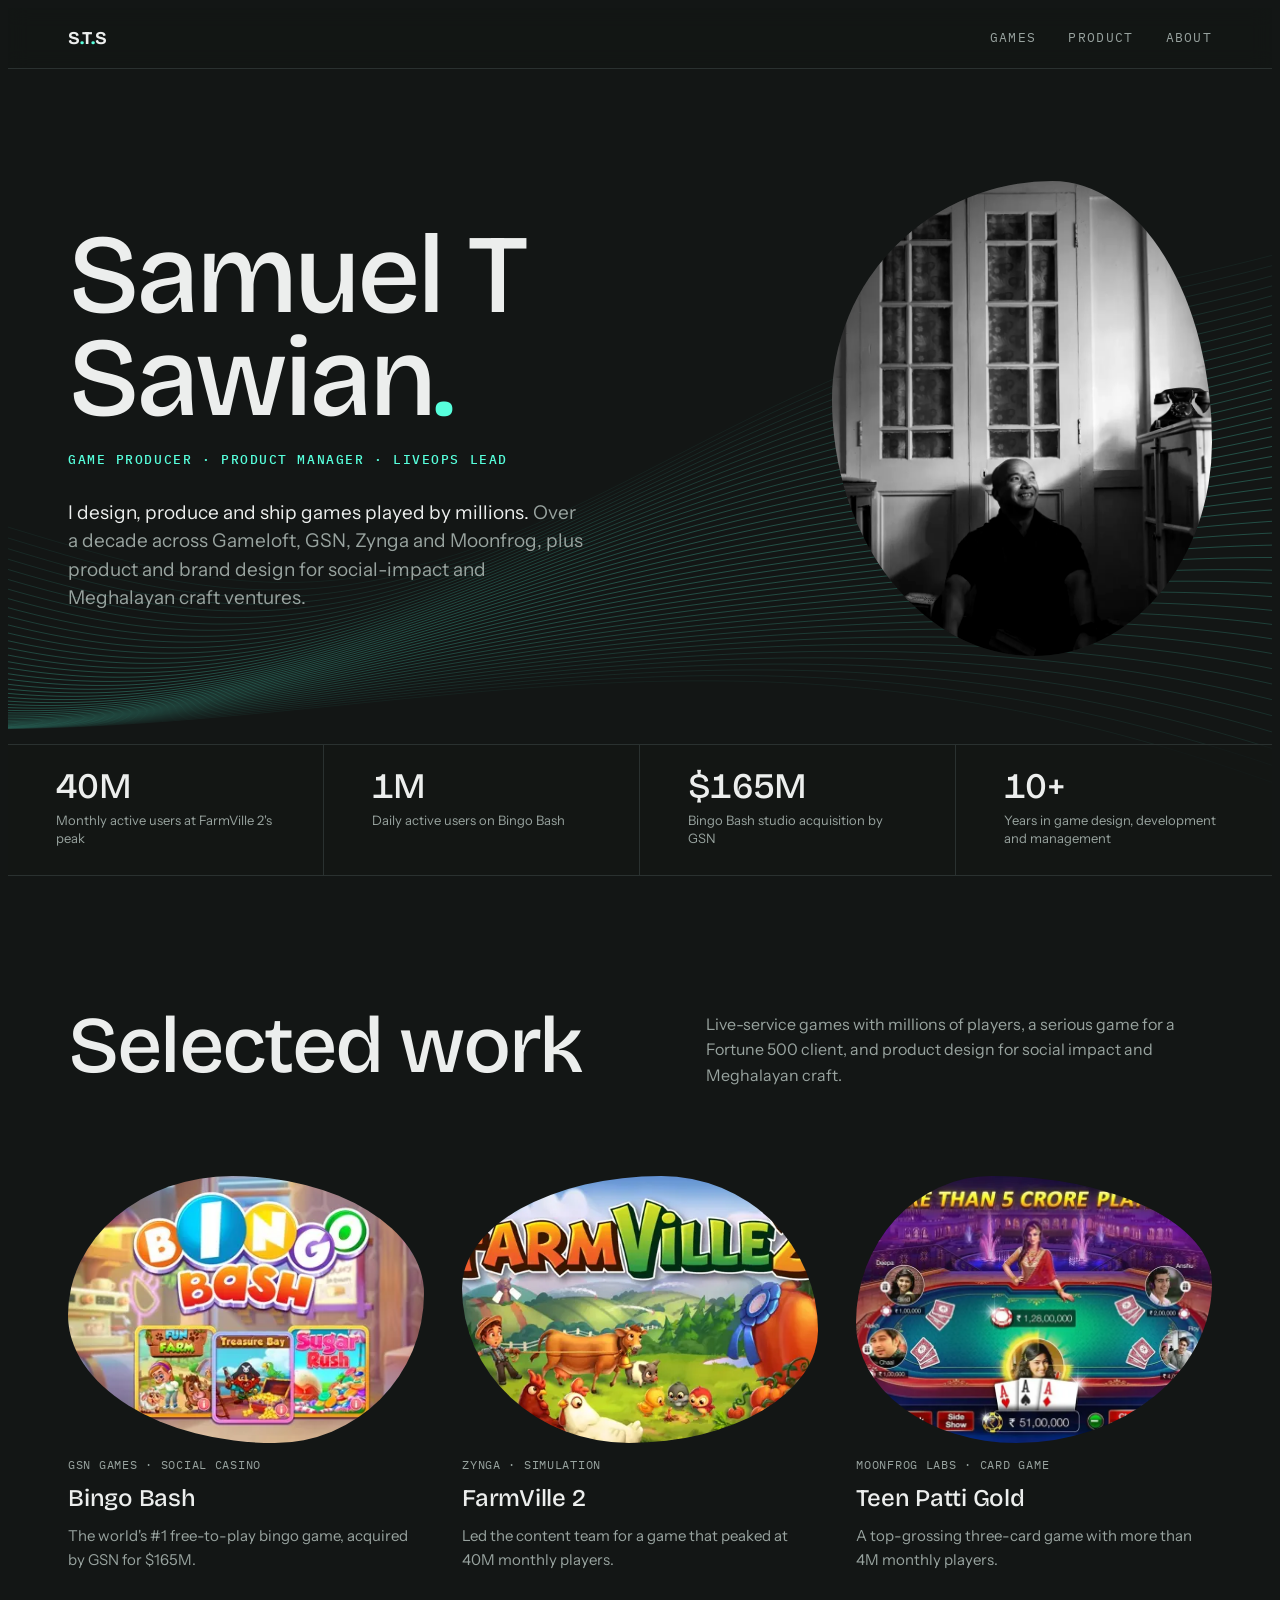
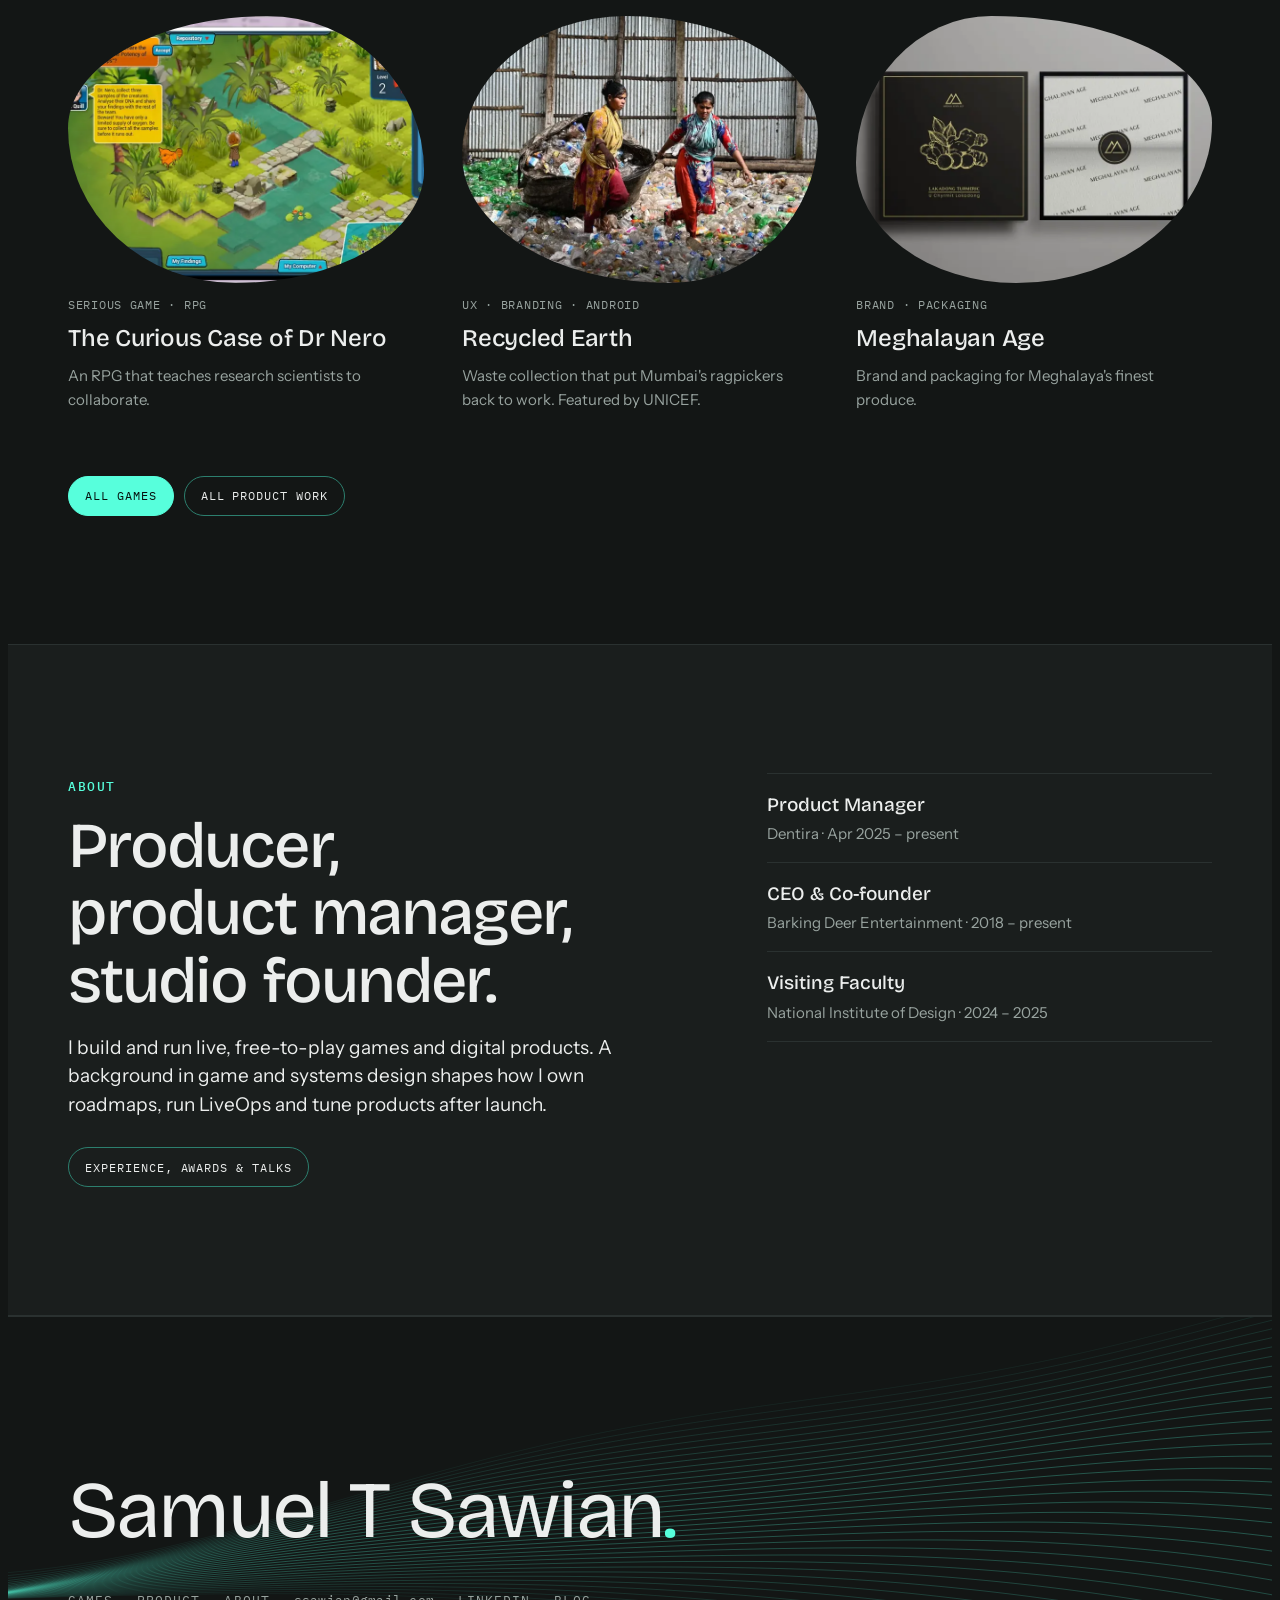
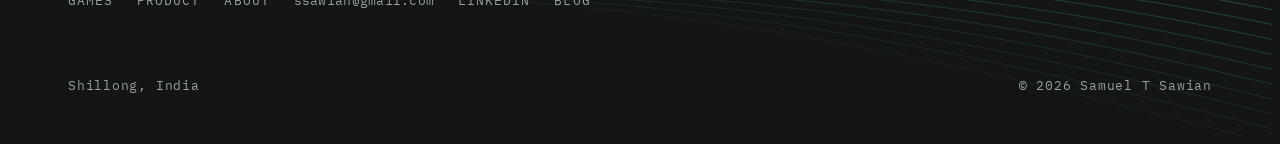
==== index.html @ d798df42 "Remove Jungle Nama mention from home page Co-Authored-By: Claude Opus 5.5 <noreply@anthropic.com> Cl" ====
<!doctype html>
<html lang="en-IN">
<head>
<meta charset="utf-8">
<meta name="viewport" content="width=device-width, initial-scale=1, viewport-fit=cover">
<title>Samuel T Sawian | Game Producer &amp; Product Manager</title>
<meta name="description" content="Portfolio of Samuel T Sawian, a game producer and product manager from Shillong. Bingo Bash, FarmVille 2, Teen Patti Gold, and product design for social impact.">
<meta name="author" content="Samuel T Sawian">
<meta name="robots" content="index, follow, max-image-preview:large">
<link rel="canonical" href="https://degrimboy.github.io/portfolio/">
<meta name="theme-color" content="#131615">
<meta name="color-scheme" content="dark">
<link rel="icon" href="favicon.ico" sizes="32x32">
<link rel="icon" href="assets/favicon.svg" type="image/svg+xml">
<link rel="apple-touch-icon" href="assets/apple-touch-icon.png">
<link rel="manifest" href="site.webmanifest">
<link rel="preload" href="assets/fonts/bricolage-grotesque-latin-wght-normal.woff2" as="font" type="font/woff2" crossorigin>
<link rel="preload" href="assets/fonts/instrument-sans-latin-400-normal.woff2" as="font" type="font/woff2" crossorigin>
<link rel="stylesheet" href="assets/site.css">
<meta property="og:site_name" content="Samuel T Sawian">
<meta property="og:type" content="profile">
<meta property="og:title" content="Samuel T Sawian | Game Producer &amp; Product Manager">
<meta property="og:description" content="Portfolio of Samuel T Sawian, a game producer and product manager from Shillong. Bingo Bash, FarmVille 2, Teen Patti Gold, and product design for social impact.">
<meta property="og:url" content="https://degrimboy.github.io/portfolio/">
<meta property="og:image" content="https://degrimboy.github.io/portfolio/assets/og/home.jpg">
<meta property="og:image:width" content="1200">
<meta property="og:image:height" content="630">
<meta property="og:image:alt" content="Samuel T Sawian | Game Producer &amp; Product Manager">
<meta property="og:locale" content="en_IN">
<meta name="twitter:card" content="summary_large_image">
<meta name="twitter:title" content="Samuel T Sawian | Game Producer &amp; Product Manager">
<meta name="twitter:description" content="Portfolio of Samuel T Sawian, a game producer and product manager from Shillong. Bingo Bash, FarmVille 2, Teen Patti Gold, and product design for social impact.">
<meta name="twitter:image" content="https://degrimboy.github.io/portfolio/assets/og/home.jpg">
<script type="application/ld+json">{"@context": "https://schema.org", "@graph": [{"@type": "WebSite", "@id": "https://degrimboy.github.io/portfolio/#website", "url": "https://degrimboy.github.io/portfolio/", "name": "Samuel T Sawian", "inLanguage": "en-IN", "publisher": {"@id": "https://degrimboy.github.io/portfolio/#person"}}, {"@type": "Person", "name": "Samuel T Sawian", "alternateName": "Samuel Sawian", "jobTitle": "Game Producer and Product Manager", "description": "Game producer, product manager and LiveOps lead with over a decade building live, free-to-play games and digital products.", "email": "mailto:ssawian@gmail.com", "sameAs": ["https://www.linkedin.com/in/samuelsawian", "https://mrbiped.com/"], "address": {"@type": "PostalAddress", "addressLocality": "Shillong", "addressRegion": "Meghalaya", "addressCountry": "IN"}, "worksFor": [{"@type": "Organization", "name": "Barking Deer Entertainment"}, {"@type": "Organization", "name": "Dentira"}], "alumniOf": [{"@type": "CollegeOrUniversity", "name": "Vancouver Film School"}, {"@type": "CollegeOrUniversity", "name": "National Institute of Design"}, {"@type": "CollegeOrUniversity", "name": "Bangalore University"}], "knowsLanguage": ["kha", "en", "hi"], "knowsAbout": ["Game design", "Game production", "LiveOps", "Product management", "Free-to-play games", "UX design", "Brand identity"], "@id": "https://degrimboy.github.io/portfolio/#person", "url": "https://degrimboy.github.io/portfolio/", "image": "https://degrimboy.github.io/portfolio/assets/img/portrait.webp"}, {"@type": "WebPage", "name": "Samuel T Sawian | Game Producer & Product Manager", "description": "Portfolio of Samuel T Sawian, a game producer and product manager from Shillong. Bingo Bash, FarmVille 2, Teen Patti Gold, and product design for social impact.", "inLanguage": "en-IN", "url": "https://degrimboy.github.io/portfolio/", "isPartOf": {"@id": "https://degrimboy.github.io/portfolio/#website"}, "primaryImageOfPage": "https://degrimboy.github.io/portfolio/assets/og/home.jpg", "about": {"@type": "Person", "name": "Samuel T Sawian"}}]}</script>
<script src="assets/site.js" defer></script>
</head>
<body>
<a class="skip" href="#main">Skip to content</a>
<header class="top">
  <div class="wrap">
    <a class="mark" href="./" aria-label="Samuel T Sawian, home">S<span>.</span>T<span>.</span>S</a>
    <nav class="nav" aria-label="Main"><a href="games/">Games</a><a href="product/">Product</a><a href="about/">About</a></nav>
  </div>
</header>
<main id="main">

<section class="hero" aria-labelledby="intro-title">
    <canvas id="waves" aria-hidden="true"></canvas>
    <div class="wrap">
      <div>
        <h1 id="intro-title">Samuel T<br>Sawian<em>.</em></h1>
        <p class="label tagline">Game producer · Product manager · LiveOps lead</p>
        <p class="lede">I design, produce and ship games played by millions. <span>Over a decade across Gameloft, GSN, Zynga and Moonfrog, plus product and brand design for social-impact and Meghalayan craft ventures.</span></p>
      </div>
      <div class="portrait"><img src="assets/img/portrait.webp" srcset="assets/img/portrait-800.webp 800w, assets/img/portrait.webp 1208w" sizes="(max-width: 900px) 300px, 380px" alt="Black and white portrait of Samuel T Sawian seated by a window" width="1208" height="1815" fetchpriority="high"></div>
    </div>
    <div class="stats">
      <div class="stat"><b>40M</b><span>Monthly active users at FarmVille 2's peak</span></div>
      <div class="stat"><b>1M</b><span>Daily active users on Bingo Bash</span></div>
      <div class="stat"><b>$165M</b><span>Bingo Bash studio acquisition by GSN</span></div>
      <div class="stat"><b>10+</b><span>Years in game design, development and management</span></div>
    </div>
  </section>

  <section class="section" aria-labelledby="work-title">
    <div class="wrap">
      <div class="section-head">
        <h2 id="work-title">Selected work</h2>
        <p>Live-service games with millions of players, a serious game for a Fortune 500 client, and product design for social impact and Meghalayan craft.</p>
      </div>
      <div class="work-grid"><a class="work-card" href="games/bingo-bash/">
        <div class="blob "><img src="assets/img/bingo.webp" alt="Bingo Bash key art" width="643" height="297" loading="lazy" decoding="async"></div>
        <span class="meta">GSN Games · Social casino</span><h3>Bingo Bash</h3><p>The world's #1 free-to-play bingo game, acquired by GSN for $165M.</p></a><a class="work-card" href="games/farmville-2/">
        <div class="blob b2"><img src="assets/img/farmville.webp" srcset="assets/img/farmville-800.webp 800w, assets/img/farmville.webp 1440w" sizes="(max-width: 560px) 100vw, (max-width: 900px) 50vw, 33vw" alt="FarmVille 2 farm scene" width="1440" height="652" loading="lazy" decoding="async"></div>
        <span class="meta">Zynga · Simulation</span><h3>FarmVille 2</h3><p>Led the content team for a game that peaked at 40M monthly players.</p></a><a class="work-card" href="games/teen-patti-gold/">
        <div class="blob b3"><img src="assets/img/teenpatti.webp" srcset="assets/img/teenpatti-800.webp 800w, assets/img/teenpatti.webp 916w" sizes="(max-width: 560px) 100vw, (max-width: 900px) 50vw, 33vw" alt="Teen Patti Gold card table" width="916" height="618" loading="lazy" decoding="async"></div>
        <span class="meta">Moonfrog Labs · Card game</span><h3>Teen Patti Gold</h3><p>A top-grossing three-card game with more than 4M monthly players.</p></a><a class="work-card" href="games/dr-nero/">
        <div class="blob b2"><img src="assets/img/nero-1.webp" srcset="assets/img/nero-1-800.webp 800w, assets/img/nero-1.webp 1000w" sizes="(max-width: 560px) 100vw, (max-width: 900px) 50vw, 33vw" alt="Dr Nero isometric jungle" width="1000" height="697" loading="lazy" decoding="async"></div>
        <span class="meta">Serious game · RPG</span><h3>The Curious Case of Dr Nero</h3><p>An RPG that teaches research scientists to collaborate.</p></a><a class="work-card" href="product/recycled-earth/">
        <div class="blob "><img src="assets/img/re-challenge.webp" srcset="assets/img/re-challenge-800.webp 800w, assets/img/re-challenge.webp 1260w" sizes="(max-width: 560px) 100vw, (max-width: 900px) 50vw, 33vw" alt="Women sorting plastic waste" width="1260" height="951" loading="lazy" decoding="async"></div>
        <span class="meta">UX · Branding · Android</span><h3>Recycled Earth</h3><p>Waste collection that put Mumbai's ragpickers back to work. Featured by UNICEF.</p></a><a class="work-card" href="product/meghalayan-age/">
        <div class="blob b3"><img src="assets/img/ma-box.webp" srcset="assets/img/ma-box-800.webp 800w, assets/img/ma-box.webp 1280w" sizes="(max-width: 560px) 100vw, (max-width: 900px) 50vw, 33vw" alt="Lakadong turmeric premium packaging" width="1280" height="896" loading="lazy" decoding="async"></div>
        <span class="meta">Brand · Packaging</span><h3>Meghalayan Age</h3><p>Brand and packaging for Meghalaya's finest produce.</p></a></div>
      <div class="actions" style="margin-top:clamp(40px,6vw,64px)">
        <a class="btn solid" href="games/">All games</a>
        <a class="btn" href="product/">All product work</a>
      </div>
    </div>
  </section>

  <section class="section product-zone" aria-labelledby="about-title">
    <div class="wrap teaser">
      <div>
        <span class="label">About</span>
        <h2 id="about-title" style="margin-top:14px">Producer, product manager, studio founder.</h2>
        <p class="lead">I build and run live, free-to-play games and digital products. A background in game and systems design shapes how I own roadmaps, run LiveOps and tune products after launch.</p>
        <div class="actions" style="margin-top:28px"><a class="btn" href="about/">Experience, awards &amp; talks</a></div>
      </div>
      <ul class="roles" aria-label="Current roles">
        <li><b>Product Manager</b><span>Dentira · Apr 2025 – present</span></li>
        <li><b>CEO &amp; Co-founder</b><span>Barking Deer Entertainment · 2018 – present</span></li>
        <li><b>Visiting Faculty</b><span>National Institute of Design · 2024 – 2025</span></li>
      </ul>
    </div>
  </section>
</main>
<footer class="end">
  <canvas id="waves2" aria-hidden="true"></canvas>
  <div class="wrap foot">
    <div class="foot-top">
      <p>Samuel T Sawian<span style="color:var(--accent)">.</span></p>
      <ul class="foot-links"><li><a href="games/">Games</a></li><li><a href="product/">Product</a></li><li><a href="about/">About</a></li><li><a href="mailto:ssawian@gmail.com">ssawian@gmail.com</a></li><li><a href="https://www.linkedin.com/in/samuelsawian" target="_blank" rel="noopener">LinkedIn</a></li><li><a href="https://mrbiped.com/" target="_blank" rel="noopener">Blog</a></li></ul>
    </div>
    <div class="row"><span>Shillong, India</span><span>© 2026 Samuel T Sawian</span></div>
  </div>
</footer>
<dialog class="lb" id="lb" aria-label="Image viewer">
  <button type="button" id="lbClose">Close</button>
  <img id="lbImg" alt="">
  <p id="lbCap"></p>
</dialog>
</body>
</html>
---- assets/site.css ----
/* Generated from _src/base.css + _src/extra.css. Edit those, then run _src/build.py. */
@font-face{font-family:"Bricolage Grotesque";src:url(fonts/bricolage-grotesque-latin-wght-normal.woff2) format("woff2");font-weight:200 800;font-style:normal;font-display:swap}
@font-face{font-family:"Instrument Sans";src:url(fonts/instrument-sans-latin-400-normal.woff2) format("woff2");font-weight:400;font-style:normal;font-display:swap}
@font-face{font-family:"Instrument Sans";src:url(fonts/instrument-sans-latin-500-normal.woff2) format("woff2");font-weight:500;font-style:normal;font-display:swap}
@font-face{font-family:"Instrument Sans";src:url(fonts/instrument-sans-latin-600-normal.woff2) format("woff2");font-weight:600;font-style:normal;font-display:swap}
@font-face{font-family:"IBM Plex Mono";src:url(fonts/ibm-plex-mono-latin-400-normal.woff2) format("woff2");font-weight:400;font-style:normal;font-display:swap}
@font-face{font-family:"IBM Plex Mono";src:url(fonts/ibm-plex-mono-latin-500-normal.woff2) format("woff2");font-weight:500;font-style:normal;font-display:swap}
.visually-hidden{position:absolute!important;width:1px;height:1px;padding:0;margin:-1px;overflow:hidden;clip:rect(0,0,0,0);white-space:nowrap;border:0}
.h3like{font-size:var(--s4);letter-spacing:-.025em}

/* Layout: slide-deck spreads on a charcoal ground — big left-set titles, teal mono labels, images cropped into organic blobs, flowing teal wave lines as the one motif. Single dark look, by choice, matching the source decks. */
:root{
  --bg:#131615;
  --surface:#1a1e1d;
  --line:#2a3130;
  --fg:#eceeed;
  --muted:#98a39f;
  --accent:#57ffdc;
  --accent-dim:#2c7f6e;
  --display:"Bricolage Grotesque", "Avenir Next", "Segoe UI", system-ui, sans-serif;
  --body:"Instrument Sans", "Helvetica Neue", "Segoe UI", system-ui, sans-serif;
  --mono:"IBM Plex Mono", ui-monospace, "SFMono-Regular", Menlo, monospace;
  --s-1:.8125rem; --s0:1rem; --s1:1.1875rem; --s2:1.5rem; --s3:2.25rem; --s4:3.25rem; --s5:clamp(3rem, 9vw, 7rem);
  --gut:clamp(16px, 4vw, 48px);
  --max:1240px;
  color-scheme:dark;
}
*{box-sizing:border-box}
html{scroll-behavior:smooth;scroll-padding-top:72px}
@media (prefers-reduced-motion:reduce){html{scroll-behavior:auto}}
body{background:var(--bg);color:var(--fg);font-family:var(--body);font-size:var(--s0);line-height:1.6;-webkit-font-smoothing:antialiased;overflow-x:hidden}
img{max-width:100%;display:block;height:auto}
a{color:inherit}
a:focus-visible,button:focus-visible{outline:2px solid var(--accent);outline-offset:3px;border-radius:4px}
h1,h2,h3{font-family:var(--display);font-weight:500;line-height:1.05;margin:0;text-wrap:balance;letter-spacing:-.01em}
p{margin:0}
.wrap{max-width:var(--max);margin-inline:auto;padding-inline:var(--gut)}
.label{font-family:var(--mono);font-size:var(--s-1);letter-spacing:.12em;text-transform:uppercase;color:var(--accent);font-weight:500}
.muted{color:var(--muted)}
.prose{max-width:62ch;display:grid;gap:1em}
.prose p{color:var(--muted)}

/* header */
.top{position:sticky;top:env(safe-area-inset-top,0px);z-index:20;background:color-mix(in srgb, var(--bg) 82%, transparent);backdrop-filter:blur(10px);-webkit-backdrop-filter:blur(10px);border-bottom:1px solid var(--line)}
.top .wrap{display:flex;align-items:center;justify-content:space-between;gap:16px;height:60px}
.mark{font-family:var(--display);font-weight:700;font-size:1.125rem;text-decoration:none;letter-spacing:-.02em}
.mark span{color:var(--accent)}
.nav{display:flex;gap:clamp(14px,3vw,32px);font-family:var(--mono);font-size:var(--s-1);letter-spacing:.1em;text-transform:uppercase}
.nav a{text-decoration:none;color:var(--muted);transition:color .2s}
.nav a:hover{color:var(--accent)}

/* hero */
.hero{position:relative;overflow:hidden;border-bottom:1px solid var(--line)}
#waves{position:absolute;inset:0;width:100%;height:100%;pointer-events:none;opacity:.9}
.hero .wrap{position:relative;display:grid;grid-template-columns:minmax(0,1.25fr) minmax(0,.75fr);gap:clamp(24px,5vw,72px);align-items:center;padding-block:clamp(48px,9vw,112px) clamp(40px,7vw,88px)}
.hero h1{font-size:var(--s5);font-weight:500;letter-spacing:-.035em;line-height:.92}
.hero h1 em{font-style:normal;color:var(--accent)}
.tagline{margin-top:20px}
.lede{margin-top:28px;font-size:var(--s1);max-width:40ch;color:var(--fg);line-height:1.5}
.lede span{color:var(--muted)}
.portrait{justify-self:end;width:100%;max-width:380px;aspect-ratio:4/5;overflow:hidden;border-radius:58% 42% 47% 53% / 46% 55% 45% 54%;animation:morph 18s ease-in-out infinite alternate;background:var(--surface)}
.portrait img{width:100%;height:100%;object-fit:cover;object-position:50% 30%;filter:grayscale(1) contrast(1.05)}
@keyframes morph{to{border-radius:44% 56% 60% 40% / 56% 42% 58% 44%}}

.stats{display:grid;grid-template-columns:repeat(4,minmax(0,1fr));border-top:1px solid var(--line);position:relative;background:color-mix(in srgb, var(--bg) 70%, transparent)}
.stat{padding:24px var(--gut) 28px;border-right:1px solid var(--line);display:grid;gap:6px;align-content:start}
.stat:last-child{border-right:0}
.stat b{font-family:var(--display);font-weight:500;font-size:var(--s3);line-height:1;letter-spacing:-.02em;font-variant-numeric:tabular-nums}
.stat span{font-size:var(--s-1);color:var(--muted);line-height:1.4}

/* now */
.now{border-bottom:1px solid var(--line)}
.now .wrap{display:grid;grid-template-columns:minmax(0,220px) minmax(0,1fr);gap:24px;padding-block:40px;align-items:baseline}
.now p{font-family:var(--display);font-size:var(--s2);line-height:1.25;max-width:36ch}
.now p i{font-style:italic;color:var(--accent)}
.now small{display:block;margin-top:10px;font-family:var(--body);font-size:var(--s0);color:var(--muted)}

/* section heads */
.section{padding-block:clamp(64px,10vw,128px)}
.section-head{display:grid;grid-template-columns:minmax(0,1fr) minmax(0,1fr);gap:24px;align-items:end;margin-bottom:clamp(40px,7vw,88px)}
.section-head h2{font-size:clamp(2.5rem,7vw,5rem);letter-spacing:-.03em}
.section-head p{color:var(--muted);max-width:46ch;justify-self:end}

/* project spread */
.project{display:grid;grid-template-columns:minmax(0,5fr) minmax(0,7fr);gap:clamp(28px,5vw,72px);align-items:center;padding-block:clamp(40px,6vw,72px);border-top:1px solid var(--line)}
.project.flip{grid-template-columns:minmax(0,7fr) minmax(0,5fr)}
.project.flip .p-text{order:2}
.p-text{display:grid;gap:20px;align-content:start;min-width:0}
.p-text h3{font-size:var(--s4);letter-spacing:-.025em}
.p-text .summary{font-size:var(--s1);line-height:1.5;max-width:38ch}
.facts{display:grid;grid-template-columns:auto 1fr;gap:6px 18px;font-size:.9375rem;margin:0}
.facts dt{font-family:var(--mono);font-size:.75rem;letter-spacing:.1em;text-transform:uppercase;color:var(--muted);padding-top:3px}
.facts dd{margin:0}
.highlights{list-style:none;margin:0;padding:0;display:grid;gap:10px}
.highlights li{position:relative;padding-left:22px;color:var(--fg)}
.highlights li::before{content:"";position:absolute;left:0;top:.62em;width:10px;height:1px;background:var(--accent)}
.highlights li strong{font-weight:600;color:var(--accent);font-variant-numeric:tabular-nums}
.blob{overflow:hidden;background:var(--surface);border-radius:46% 54% 42% 58% / 52% 44% 56% 48%}
.blob.b2{border-radius:56% 44% 53% 47% / 42% 58% 42% 58%}
.blob.b3{border-radius:38% 62% 55% 45% / 55% 40% 60% 45%}
.blob img{width:100%;height:100%;object-fit:cover}
.p-media{min-width:0;position:relative}
.p-media .blob{aspect-ratio:4/3}
.p-media .icon{position:absolute;width:64px;height:64px;border-radius:14px;bottom:4%;left:-2%;box-shadow:0 10px 30px rgba(0,0,0,.5);border:2px solid var(--bg)}
.flip .p-media .icon{left:auto;right:-2%}
.zoom{cursor:zoom-in;transition:transform .5s cubic-bezier(.2,.7,.2,1)}
.blob:hover .zoom{transform:scale(1.03)}

/* case study */
.case{border-top:1px solid var(--line);padding-block:clamp(40px,6vw,72px);display:grid;gap:clamp(32px,5vw,56px)}
.case-head{display:grid;grid-template-columns:minmax(0,5fr) minmax(0,7fr);gap:clamp(28px,5vw,72px);align-items:start}
.two{display:grid;grid-template-columns:repeat(2,minmax(0,1fr));gap:clamp(24px,4vw,56px)}
.two h4,.case h4{font-family:var(--display);font-weight:500;font-size:var(--s2);margin:0 0 14px}
.shots{display:grid;grid-template-columns:repeat(4,minmax(0,1fr));gap:12px}
.shots img{border-radius:10px;border:1px solid var(--line);width:100%;aspect-ratio:712/496;object-fit:cover}
.pull{font-family:var(--display);font-size:var(--s2);line-height:1.3;max-width:34ch;padding-left:20px;border-left:1px solid var(--accent)}

/* small game cards */
.more{border-top:1px solid var(--line);padding-top:clamp(40px,6vw,72px)}
.more > .label{display:block;margin-bottom:28px}
.cards{display:grid;grid-template-columns:repeat(3,minmax(0,1fr));gap:clamp(20px,3vw,36px)}
.card{display:grid;gap:14px;align-content:start;min-width:0}
.card .blob{aspect-ratio:16/10}
.card h3{font-size:var(--s2)}
.card p{color:var(--muted);font-size:.9375rem}
.card .meta{font-family:var(--mono);font-size:.75rem;letter-spacing:.06em;color:var(--muted);text-transform:uppercase}

/* gameloft band */
.band{position:relative;margin-block:clamp(40px,6vw,72px) 0;border-radius:28px;overflow:hidden;min-height:420px;display:flex;align-items:flex-end;background:var(--surface)}
.band > img{position:absolute;inset:0;width:100%;height:100%;object-fit:cover;opacity:.55}
.band::after{content:"";position:absolute;inset:0;background:linear-gradient(to top, var(--bg) 8%, transparent 75%)}
.band-inner{position:relative;z-index:1;padding:clamp(20px,4vw,48px);display:grid;grid-template-columns:minmax(0,1fr) auto;gap:24px;align-items:end;width:100%}
.band h3{font-size:var(--s4)}
.band ul{list-style:none;padding:0;margin:14px 0 0;display:flex;flex-wrap:wrap;gap:6px 18px;color:var(--fg)}
.icons{display:grid;grid-template-columns:repeat(4,56px);gap:10px}
.icons img{width:56px;height:56px;object-fit:cover;border-radius:12px;box-shadow:0 6px 20px rgba(0,0,0,.45)}

/* product */
.product-zone{background:var(--surface);border-block:1px solid var(--line)}
.product-zone .project,.product-zone .case{border-color:var(--line)}
.steps{list-style:none;margin:0;padding:0;display:grid;grid-template-columns:repeat(4,minmax(0,1fr));gap:0;border-top:1px solid var(--line)}
.steps li{padding:20px 20px 0 0;display:grid;gap:10px;align-content:start;border-right:1px solid var(--line);padding-right:20px}
.steps li + li{padding-left:20px}
.steps li:last-child{border-right:0}
.steps b{font-family:var(--mono);color:var(--accent);font-weight:500;font-size:var(--s-1)}
.users{display:grid;gap:clamp(36px,5vw,56px)}
.user{display:grid;grid-template-columns:minmax(0,4fr) minmax(0,8fr);gap:clamp(24px,4vw,56px);align-items:start}
.user h4{margin-bottom:10px}
.user .prose{gap:.75em}
.phones{display:flex;gap:12px;overflow-x:auto;padding-bottom:8px;scroll-snap-type:x mandatory}
.phone{flex:0 0 auto;width:132px;display:grid;gap:8px;scroll-snap-align:start}
.phone img{width:132px;aspect-ratio:252/448;object-fit:cover;border-radius:14px;border:1px solid var(--line)}
.phone span{font-family:var(--mono);font-size:.6875rem;letter-spacing:.08em;text-transform:uppercase;color:var(--muted)}
.acclaim{display:grid;grid-template-columns:minmax(0,4fr) minmax(0,8fr);gap:clamp(24px,4vw,56px);align-items:center}
.pages{display:grid;grid-template-columns:repeat(6,minmax(0,1fr));gap:10px}
.pages img{border-radius:6px;aspect-ratio:656/820;object-fit:cover;width:100%}
.stats-inline{display:grid;grid-template-columns:repeat(4,minmax(0,1fr));gap:0;border-block:1px solid var(--line)}
.stats-inline div{padding:18px 18px 18px 0;display:grid;gap:4px;border-right:1px solid var(--line)}
.stats-inline div + div{padding-left:18px}
.stats-inline div:last-child{border-right:0}
.stats-inline b{font-family:var(--display);font-weight:500;font-size:var(--s3);line-height:1;font-variant-numeric:tabular-nums}
.stats-inline span{font-size:var(--s-1);color:var(--muted);line-height:1.4}

.gallery{display:grid;grid-template-columns:1.4fr 1fr 1fr;grid-template-rows:auto auto;gap:12px}
.gallery img{width:100%;height:100%;object-fit:cover;border-radius:12px}
.gallery .g-a{grid-row:span 2}
.paper{background:#f2efe9;color:#1b1b1b;border-radius:20px;padding:clamp(24px,4vw,48px);display:grid;grid-template-columns:minmax(0,7fr) minmax(0,5fr);gap:clamp(24px,4vw,48px);align-items:center}
.paper h4{color:#1b1b1b}
.paper p{color:#4a4a47}
.paper .tags{display:flex;flex-wrap:wrap;gap:6px;margin-top:6px}
.paper .tags span{font-family:var(--mono);font-size:.75rem;border:1px solid #c9c4ba;border-radius:999px;padding:3px 10px;color:#2b2b29}
.paper .logo-tile{background:#151515;border-radius:16px;padding:28px;display:grid;place-items:center}
.pack{display:grid;grid-template-columns:repeat(2,minmax(0,1fr));gap:12px}
.pack img{border-radius:12px;width:100%;aspect-ratio:3/2;object-fit:cover}
.foodline{display:flex;gap:10px;overflow-x:auto;padding-bottom:10px;scroll-snap-type:x proximity}
.foodline img{flex:0 0 auto;height:220px;width:auto;border-radius:10px;scroll-snap-align:start}

/* about */
.about-grid{display:grid;grid-template-columns:minmax(0,7fr) minmax(0,5fr);gap:clamp(40px,6vw,96px)}
.timeline{list-style:none;margin:0;padding:0;position:relative}
.timeline::before{content:"";position:absolute;left:5px;top:10px;bottom:10px;width:1px;background:var(--line)}
.timeline li{position:relative;padding:0 0 26px 32px;display:grid;gap:2px}
.timeline li::before{content:"";position:absolute;left:0;top:7px;width:11px;height:11px;border-radius:50%;background:var(--bg);border:1px solid var(--accent)}
.timeline li:first-child::before{background:var(--accent)}
.timeline .role{font-family:var(--display);font-size:var(--s1);font-weight:500}
.timeline .where{color:var(--muted);font-size:.9375rem}
.timeline .when{font-family:var(--mono);font-size:.75rem;letter-spacing:.06em;color:var(--accent);font-variant-numeric:tabular-nums}
.side{display:grid;gap:48px;align-content:start}
.side h3{font-size:var(--s2);margin-bottom:18px}
.edu{display:grid;gap:16px}
.edu div{display:grid;gap:2px}
.edu b{font-weight:500}
.edu span{color:var(--muted);font-size:.9375rem}
.awards{list-style:none;margin:0;padding:0;display:grid;gap:14px}
.awards li{display:grid;gap:2px;padding-bottom:14px;border-bottom:1px solid var(--line)}
.awards li:last-child{border-bottom:0}
.awards b{font-weight:500}
.awards span{color:var(--muted);font-size:.9375rem}


.intro{display:grid;grid-template-columns:minmax(0,3fr) minmax(0,1fr);gap:clamp(24px,4vw,56px);padding-block:0 clamp(48px,7vw,80px);margin-bottom:clamp(48px,7vw,80px);border-bottom:1px solid var(--line)}
.chips{list-style:none;margin:14px 0 0;padding:0;display:flex;flex-wrap:wrap;gap:8px}
.chips li{border:1px solid var(--line);border-radius:999px;padding:6px 14px;font-size:.9375rem;color:var(--fg)}
.col-head{font-size:var(--s2);margin-bottom:24px}
.timeline .what{color:var(--muted);font-size:.9375rem;margin-top:6px;max-width:58ch}
.awards a{text-decoration:none;border-bottom:1px solid var(--accent-dim)}
.awards a:hover{color:var(--accent);border-color:var(--accent)}
.others{display:grid;grid-template-columns:repeat(2,minmax(0,1fr));gap:clamp(24px,4vw,56px)}
.others article{display:grid;gap:10px;align-content:start;padding-top:20px;border-top:1px solid var(--line);min-width:0}
.others h3{font-size:var(--s3)}
.others p{color:var(--muted);max-width:60ch}
.others .meta{font-family:var(--mono);font-size:.75rem;letter-spacing:.06em;color:var(--muted);text-transform:uppercase}
@media (max-width:900px){.intro,.others{grid-template-columns:minmax(0,1fr)}}

.play{display:flex;flex-wrap:wrap;gap:8px}
.play a{display:inline-flex;align-items:center;gap:6px;text-decoration:none;font-family:var(--mono);font-size:.75rem;letter-spacing:.08em;text-transform:uppercase;padding:8px 14px;border:1px solid var(--accent-dim);border-radius:999px;color:var(--fg);transition:border-color .2s,color .2s,background .2s}
.play a:hover{border-color:var(--accent);color:var(--accent);background:color-mix(in srgb, var(--accent) 8%, transparent)}
/* footer */
.end{position:relative;overflow:hidden;border-top:1px solid var(--line)}
#waves2{position:absolute;inset:0;width:100%;height:100%;pointer-events:none}
.end .wrap{position:relative;padding-block:clamp(80px,12vw,160px) 40px;display:grid;gap:56px}
.end h2{font-size:var(--s5);letter-spacing:-.035em}
.end .row{display:flex;justify-content:space-between;flex-wrap:wrap;gap:12px;font-family:var(--mono);font-size:var(--s-1);color:var(--muted);letter-spacing:.06em}

/* lightbox */
dialog.lb{border:0;padding:0;background:transparent;max-width:min(92vw,1400px);max-height:92vh}
dialog.lb::backdrop{background:rgba(8,10,10,.88)}
dialog.lb img{max-height:86vh;width:auto;margin:auto;border-radius:10px}
dialog.lb button{position:fixed;top:calc(16px + env(safe-area-inset-top,0px));right:16px;background:var(--surface);color:var(--fg);border:1px solid var(--line);border-radius:999px;padding:8px 16px;font-family:var(--mono);font-size:.75rem;letter-spacing:.1em;text-transform:uppercase;cursor:pointer}
dialog.lb p{color:var(--muted);text-align:center;margin-top:10px;font-size:var(--s-1)}

/* responsive */
@media (max-width:900px){
  .hero .wrap,.project,.project.flip,.case-head,.two,.user,.acclaim,.about-grid,.paper,.section-head,.now .wrap{grid-template-columns:minmax(0,1fr)}
  .project.flip .p-text{order:0}
  .portrait{justify-self:start;max-width:300px}
  .section-head p{justify-self:start}
  .stats,.stats-inline{grid-template-columns:repeat(2,minmax(0,1fr))}
  .stat:nth-child(2){border-right:0}
  .stat:nth-child(-n+2){border-bottom:1px solid var(--line)}
  .stats-inline div:nth-child(2){border-right:0}
  .stats-inline div:nth-child(3){padding-left:0}
  .stats-inline div:nth-child(-n+2){border-bottom:1px solid var(--line)}
  .cards{grid-template-columns:minmax(0,1fr)}
  .shots{grid-template-columns:repeat(2,minmax(0,1fr))}
  .steps{grid-template-columns:repeat(2,minmax(0,1fr))}
  .steps li{border-right:0;padding:20px 16px 20px 0}
  .steps li + li{padding-left:0}
  .pages{grid-template-columns:repeat(3,minmax(0,1fr))}
  .band-inner{grid-template-columns:minmax(0,1fr)}
  .band{display:block;min-height:0}
  .band > img{position:static;height:220px;opacity:.8}
  .band::after{display:none}
  .gallery{grid-template-columns:1fr 1fr}
  .gallery .g-a{grid-column:span 2;grid-row:auto}
}
@media (max-width:520px){
  .nav{gap:14px;font-size:.6875rem}
  .p-media .icon{width:48px;height:48px}
  .icons{grid-template-columns:repeat(4,48px)}
  .icons img{width:48px;height:48px}
  .foodline img{height:170px}
  .stat{padding-inline:16px}
}
@media (prefers-reduced-motion:reduce){
  .portrait{animation:none}
  .zoom{transition:none}
}

/* ---------- multi-page additions ---------- */
.skip{position:absolute;left:-9999px;top:calc(8px + env(safe-area-inset-top,0px));z-index:60;background:var(--accent);color:#06110e;padding:10px 16px;border-radius:8px;font-weight:600;text-decoration:none}
.skip:focus{left:16px}
.nav a{padding-block:8px}
.nav a[aria-current="page"]{color:var(--fg);box-shadow:inset 0 -1px 0 var(--accent)}
.section-head h1{font-size:clamp(2.5rem,7vw,5rem);letter-spacing:-.03em}

.crumbs{padding-top:clamp(24px,4vw,40px)}
.crumbs ol{list-style:none;display:flex;flex-wrap:wrap;gap:8px;padding:0;margin:0;font-family:var(--mono);font-size:.75rem;letter-spacing:.08em;text-transform:uppercase;color:var(--muted)}
.crumbs li+li::before{content:"/";margin-right:8px;color:var(--accent-dim)}
.crumbs li{display:flex;align-items:center;padding-block:6px}
.crumbs a{text-decoration:none}
.crumbs a:hover{color:var(--accent)}

.page-head{display:grid;grid-template-columns:minmax(0,5fr) minmax(0,7fr);gap:clamp(28px,5vw,72px);align-items:center;padding-block:clamp(28px,5vw,56px) clamp(48px,7vw,88px);border-bottom:1px solid var(--line)}
.page-head h1{font-size:clamp(2.75rem,7vw,5.25rem);letter-spacing:-.03em}
.page-body{display:grid;gap:clamp(48px,7vw,88px);padding-block:clamp(48px,7vw,88px)}
.cols{display:grid;grid-template-columns:minmax(0,5fr) minmax(0,7fr);gap:clamp(28px,5vw,72px);align-items:start}
.cols h2,.block h2{font-size:var(--s3);letter-spacing:-.02em}
.block{display:grid;gap:20px}
.block > h2 + .prose{margin-top:-4px}

.btn,.play a{display:inline-flex;align-items:center;gap:6px;min-height:40px;text-decoration:none;font-family:var(--mono);font-size:.75rem;letter-spacing:.08em;text-transform:uppercase;padding:8px 16px;border:1px solid var(--accent-dim);border-radius:999px;color:var(--fg);transition:border-color .2s,color .2s,background .2s}
.btn:hover,.play a:hover{border-color:var(--accent);color:var(--accent);background:color-mix(in srgb, var(--accent) 8%, transparent)}
.btn.solid{background:var(--accent);border-color:var(--accent);color:#06110e}
.btn.solid:hover{background:transparent;color:var(--accent)}
.actions{display:flex;flex-wrap:wrap;gap:10px}

.work-grid{display:grid;grid-template-columns:repeat(3,minmax(0,1fr));gap:clamp(28px,3.5vw,48px) clamp(20px,3vw,40px)}
.work-card{display:grid;gap:12px;align-content:start;text-decoration:none;min-width:0}
.work-card .blob{aspect-ratio:4/3}
.work-card img{transition:transform .5s cubic-bezier(.2,.7,.2,1)}
.work-card:hover img{transform:scale(1.04)}
.work-card h3{font-size:var(--s2);transition:color .2s}
.work-card:hover h3,.work-card:focus-visible h3{color:var(--accent)}
.work-card p{color:var(--muted);font-size:.9375rem}
.work-card .meta,.meta{font-family:var(--mono);font-size:.75rem;letter-spacing:.06em;color:var(--muted);text-transform:uppercase}

.teaser{display:grid;grid-template-columns:minmax(0,7fr) minmax(0,5fr);gap:clamp(32px,6vw,96px);align-items:start}
.teaser h2{font-size:clamp(2.25rem,6vw,4rem);letter-spacing:-.03em}
.teaser .lead{font-size:var(--s1);line-height:1.5;max-width:46ch;margin-top:20px}
.roles{list-style:none;margin:0;padding:0;display:grid}
.roles li{display:grid;gap:2px;padding-block:16px;border-bottom:1px solid var(--line)}
.roles li:first-child{border-top:1px solid var(--line)}
.roles b{font-weight:500;font-family:var(--display);font-size:var(--s1)}
.roles span{color:var(--muted);font-size:.9375rem}

.next{display:grid;grid-template-columns:repeat(2,minmax(0,1fr));gap:24px;border-top:1px solid var(--line);padding-block:clamp(32px,5vw,56px)}
.next a{text-decoration:none;display:grid;gap:6px;align-content:start}
.next a:last-child{text-align:right;justify-items:end}
.next b{font-family:var(--display);font-weight:500;font-size:var(--s3);line-height:1.1;transition:color .2s}
.next a:hover b{color:var(--accent)}

.about-hero{display:grid;grid-template-columns:minmax(0,7fr) minmax(0,5fr);gap:clamp(32px,6vw,96px);align-items:center;padding-block:clamp(28px,5vw,56px) clamp(48px,7vw,88px)}
.about-hero h1{font-size:clamp(2.75rem,7vw,5.25rem);letter-spacing:-.03em}
.about-hero .lead{font-size:var(--s1);line-height:1.55;max-width:48ch;margin-top:20px}
.about-hero .portrait{justify-self:end;max-width:340px}

.foot{display:grid;gap:40px}
.foot-top{display:flex;justify-content:space-between;align-items:end;gap:32px;flex-wrap:wrap}
.foot-top p{font-family:var(--display);font-size:clamp(2.5rem,7vw,5rem);line-height:1;letter-spacing:-.035em}
.foot-links{display:flex;flex-wrap:wrap;gap:8px 24px;list-style:none;margin:0;padding:0;font-family:var(--mono);font-size:var(--s-1);letter-spacing:.08em;text-transform:uppercase}
.foot-links a{text-decoration:none;color:var(--muted);padding-block:8px;display:inline-block}
.foot-links a:hover{color:var(--accent)}

.notfound{padding-block:clamp(80px,14vw,180px);display:grid;gap:24px;justify-items:start}
.notfound h1{font-size:var(--s5);letter-spacing:-.035em}

@media (max-width:900px){
  .page-head,.cols,.teaser,.about-hero{grid-template-columns:minmax(0,1fr)}
  .about-hero .portrait{justify-self:start;max-width:280px}
  .work-grid{grid-template-columns:repeat(2,minmax(0,1fr))}
}
@media (max-width:560px){
  .work-grid{grid-template-columns:minmax(0,1fr)}
  .next{grid-template-columns:minmax(0,1fr)}
  .next a:last-child{text-align:left;justify-items:start}
}
@media (prefers-reduced-motion:reduce){.work-card img{transition:none}}
.phone figcaption{font-family:var(--mono);font-size:.6875rem;letter-spacing:.08em;text-transform:uppercase;color:var(--muted)}
.timeline a,.what a{color:inherit;text-decoration-color:var(--accent-dim);text-underline-offset:3px}
.timeline a:hover{color:var(--accent)}
a.band{color:inherit}
a.band:hover .btn{border-color:var(--accent);color:var(--accent)}
.foot-links a[href^="mailto"]{text-transform:none;letter-spacing:.02em}
.videos{display:grid;grid-template-columns:repeat(2,minmax(0,1fr));gap:clamp(20px,3vw,32px)}
.video{margin:0;display:grid;gap:12px;min-width:0}
.video figcaption{display:grid;gap:4px}
.video figcaption b{font-weight:500;font-family:var(--display);font-size:var(--s1)}
.yt,.video iframe{position:relative;display:block;width:100%;aspect-ratio:16/9;border-radius:16px;overflow:hidden;background:var(--surface);border:0}
.yt img{width:100%;height:100%;object-fit:cover;transition:transform .5s cubic-bezier(.2,.7,.2,1)}
.yt:hover img{transform:scale(1.03)}
.yt-play{position:absolute;left:50%;top:50%;width:68px;height:68px;margin:-34px 0 0 -34px;border-radius:50%;background:color-mix(in srgb, var(--bg) 70%, transparent);border:1px solid var(--accent);backdrop-filter:blur(4px);transition:background .2s}
.yt-play::after{content:"";position:absolute;left:27px;top:21px;border-style:solid;border-width:13px 0 13px 21px;border-color:transparent transparent transparent var(--accent)}
.yt:hover .yt-play,.yt:focus-visible .yt-play{background:var(--accent)}
.yt:hover .yt-play::after,.yt:focus-visible .yt-play::after{border-left-color:#06110e}
@media (max-width:700px){.videos{grid-template-columns:minmax(0,1fr)}}
@media (prefers-reduced-motion:reduce){.yt img{transition:none}}
.steps.three{grid-template-columns:repeat(3,minmax(0,1fr))}
.steps strong{font-family:var(--display);font-weight:500;font-size:var(--s1)}
.steps span{color:var(--muted)}
@media (max-width:900px){.steps.three{grid-template-columns:minmax(0,1fr)}.steps.three li{border-bottom:1px solid var(--line)}.steps.three li:last-child{border-bottom:0}}
.stage{display:grid;grid-template-columns:minmax(0,7fr) minmax(0,5fr);gap:clamp(28px,5vw,64px);align-items:center}
.stage.flip{grid-template-columns:minmax(0,5fr) minmax(0,7fr)}
.stage.flip .shot{order:2}
.stage h3{font-size:var(--s3);letter-spacing:-.02em}
.shot{margin:0;min-width:0}
.shot img{width:100%;border-radius:16px;border:1px solid var(--line)}
.shot.coop{display:grid;place-items:center;background:var(--surface);border-radius:20px;padding:clamp(20px,4vw,40px)}
.shot.coop img{max-width:371px;border:0;border-radius:12px}
@media (max-width:900px){.stage,.stage.flip{grid-template-columns:minmax(0,1fr)}.stage.flip .shot{order:0}}
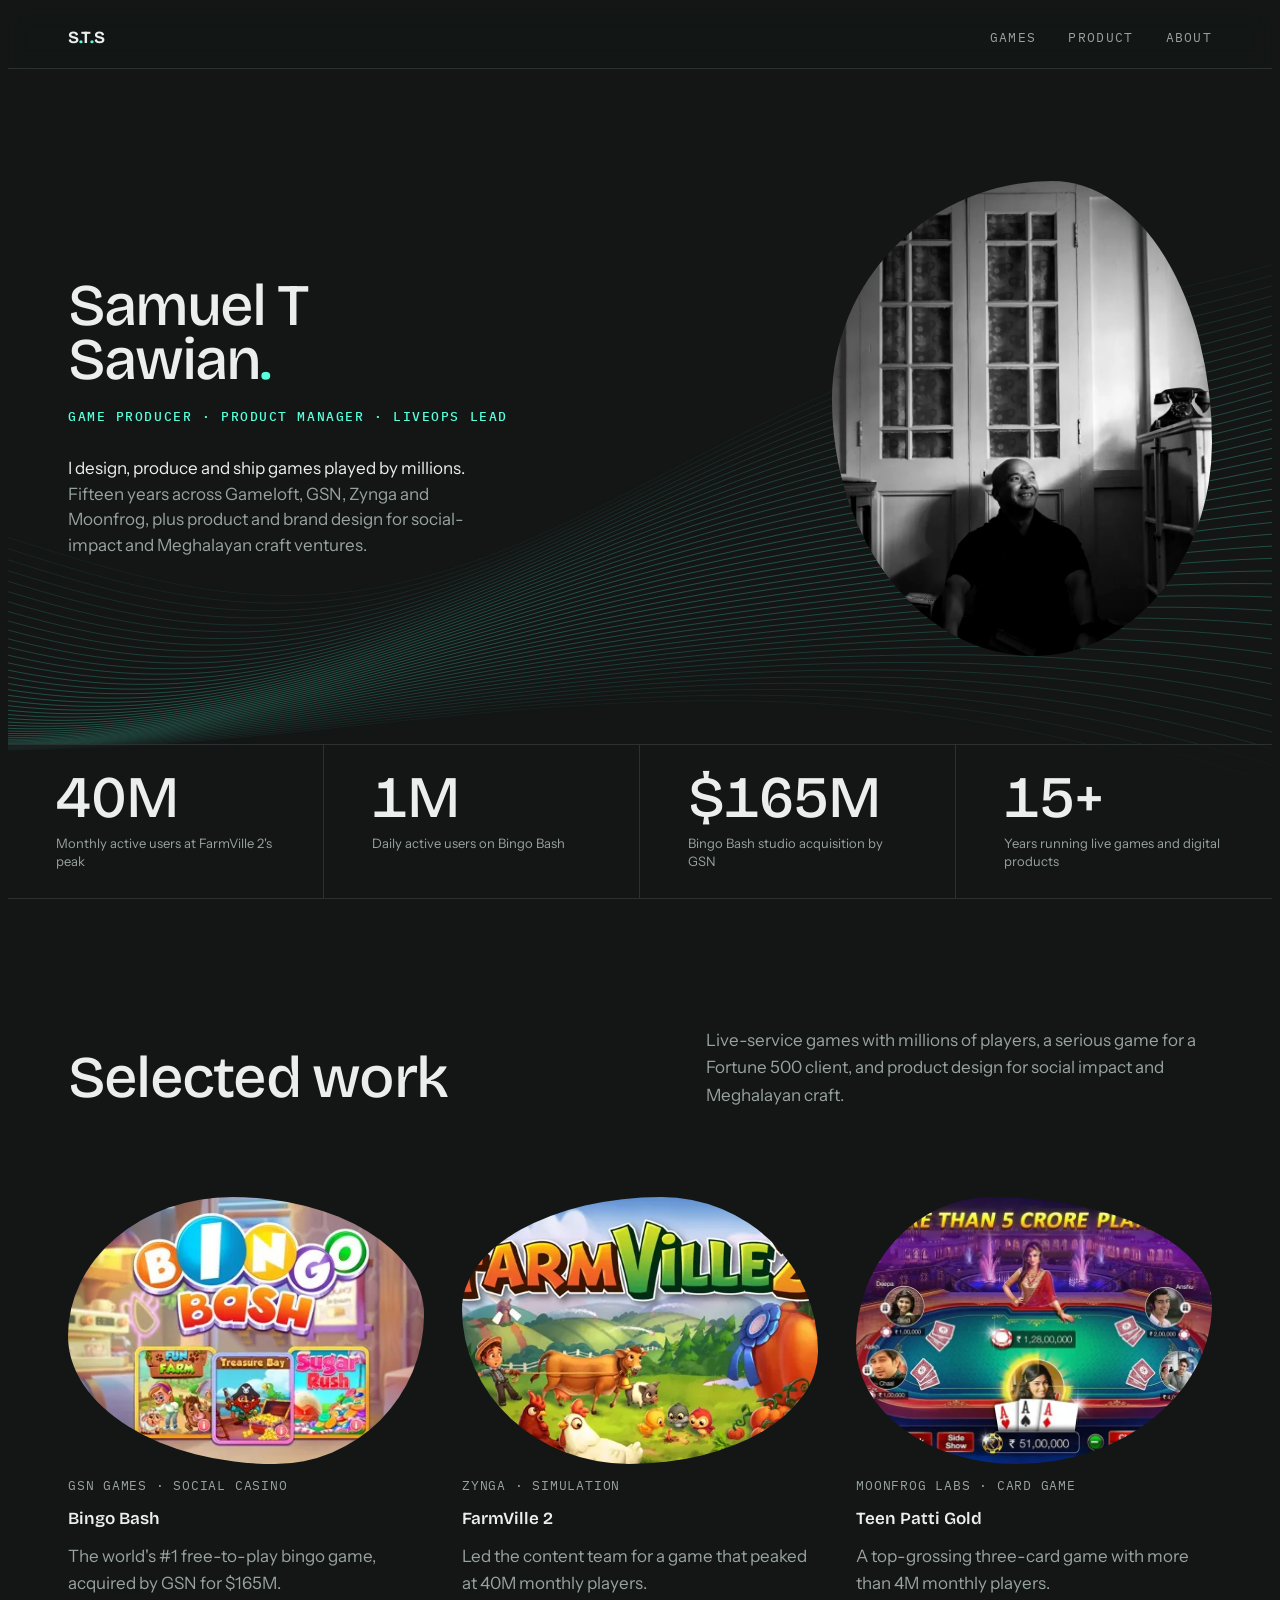
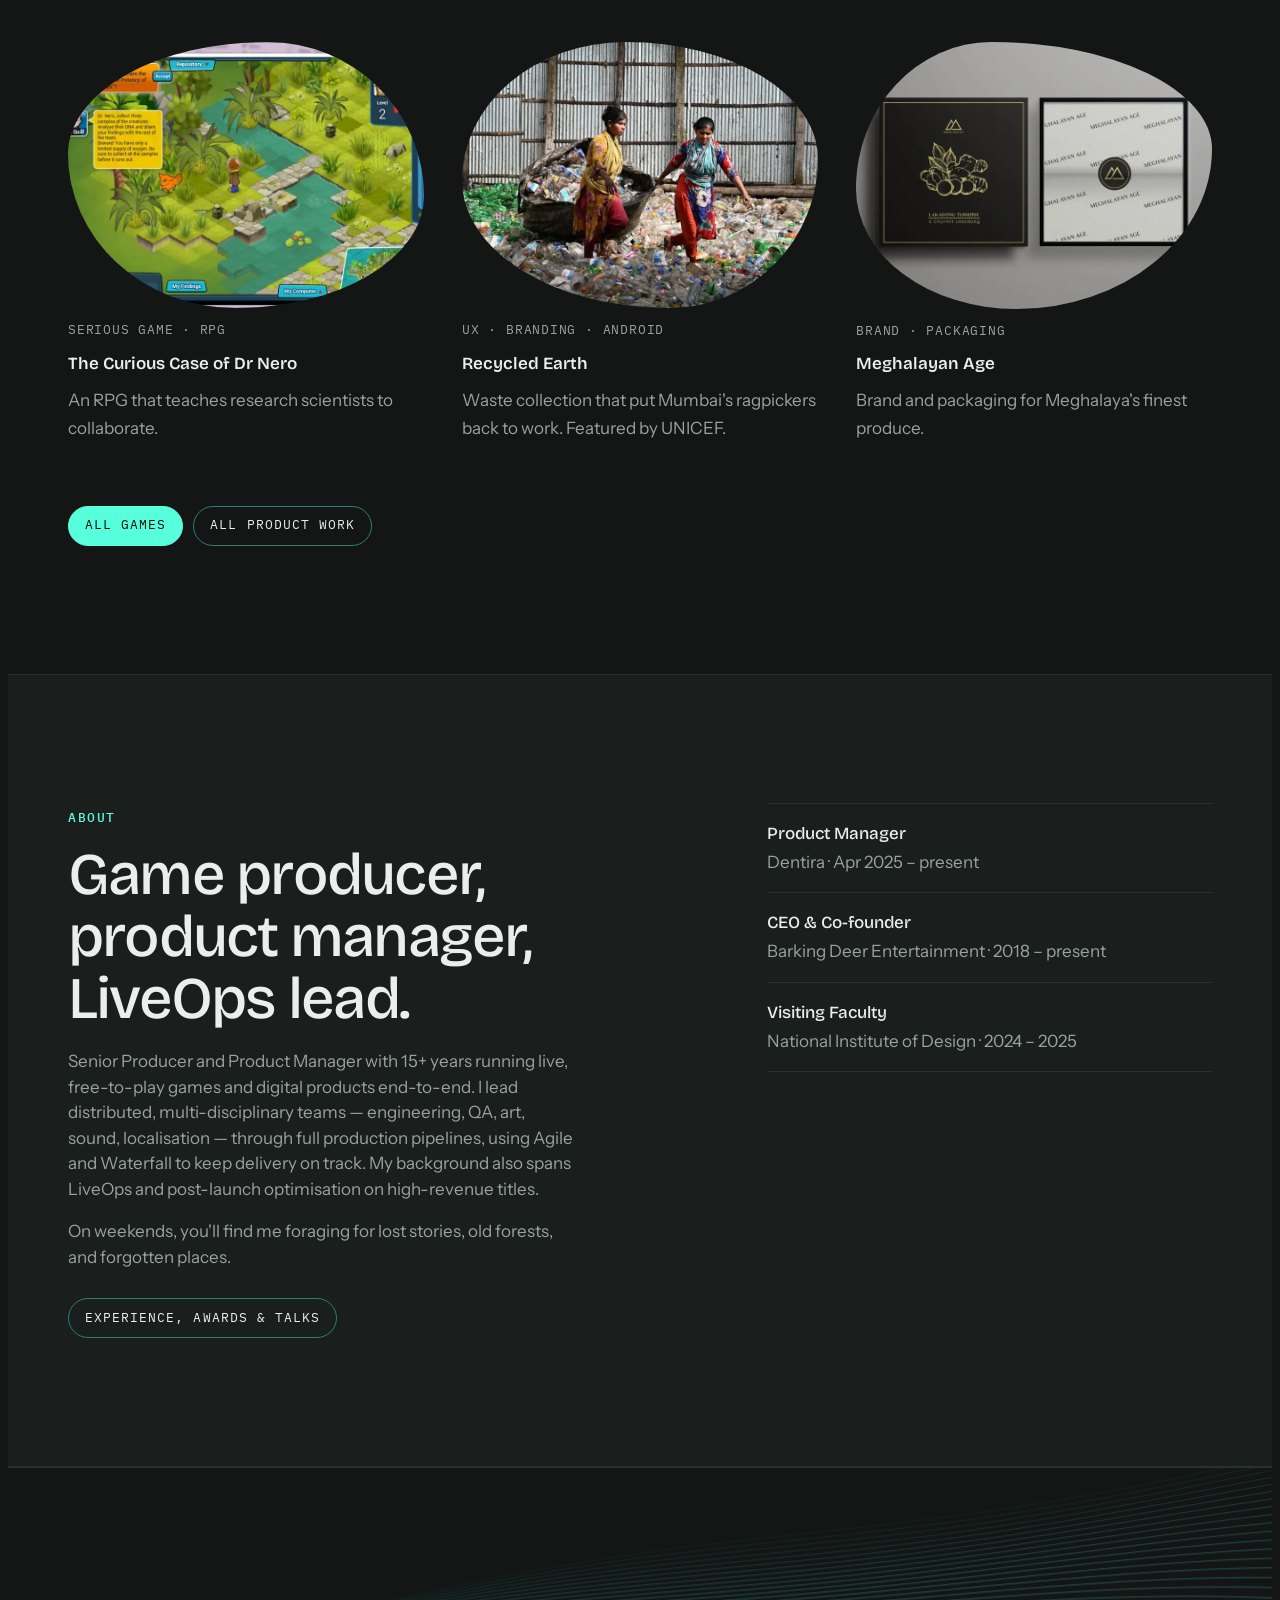
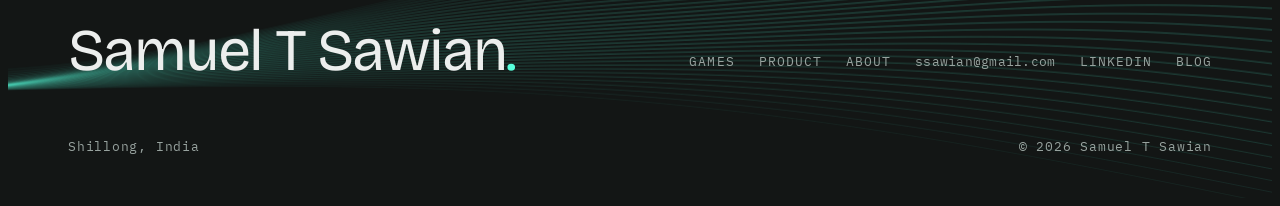
==== commit 0584408e: "New About copy, three type sizes, fix project prev/next links Co-Authored-By: Claude Opus 5.5 <norep" ====
--- a/index.html
+++ b/index.html
@@ -31,7 +31,7 @@
 <meta name="twitter:title" content="Samuel T Sawian | Game Producer &amp; Product Manager">
 <meta name="twitter:description" content="Portfolio of Samuel T Sawian, a game producer and product manager from Shillong. Bingo Bash, FarmVille 2, Teen Patti Gold, and product design for social impact.">
 <meta name="twitter:image" content="https://degrimboy.github.io/portfolio/assets/og/home.jpg">
-<script type="application/ld+json">{"@context": "https://schema.org", "@graph": [{"@type": "WebSite", "@id": "https://degrimboy.github.io/portfolio/#website", "url": "https://degrimboy.github.io/portfolio/", "name": "Samuel T Sawian", "inLanguage": "en-IN", "publisher": {"@id": "https://degrimboy.github.io/portfolio/#person"}}, {"@type": "Person", "name": "Samuel T Sawian", "alternateName": "Samuel Sawian", "jobTitle": "Game Producer and Product Manager", "description": "Game producer, product manager and LiveOps lead with over a decade building live, free-to-play games and digital products.", "email": "mailto:ssawian@gmail.com", "sameAs": ["https://www.linkedin.com/in/samuelsawian", "https://mrbiped.com/"], "address": {"@type": "PostalAddress", "addressLocality": "Shillong", "addressRegion": "Meghalaya", "addressCountry": "IN"}, "worksFor": [{"@type": "Organization", "name": "Barking Deer Entertainment"}, {"@type": "Organization", "name": "Dentira"}], "alumniOf": [{"@type": "CollegeOrUniversity", "name": "Vancouver Film School"}, {"@type": "CollegeOrUniversity", "name": "National Institute of Design"}, {"@type": "CollegeOrUniversity", "name": "Bangalore University"}], "knowsLanguage": ["kha", "en", "hi"], "knowsAbout": ["Game design", "Game production", "LiveOps", "Product management", "Free-to-play games", "UX design", "Brand identity"], "@id": "https://degrimboy.github.io/portfolio/#person", "url": "https://degrimboy.github.io/portfolio/", "image": "https://degrimboy.github.io/portfolio/assets/img/portrait.webp"}, {"@type": "WebPage", "name": "Samuel T Sawian | Game Producer & Product Manager", "description": "Portfolio of Samuel T Sawian, a game producer and product manager from Shillong. Bingo Bash, FarmVille 2, Teen Patti Gold, and product design for social impact.", "inLanguage": "en-IN", "url": "https://degrimboy.github.io/portfolio/", "isPartOf": {"@id": "https://degrimboy.github.io/portfolio/#website"}, "primaryImageOfPage": "https://degrimboy.github.io/portfolio/assets/og/home.jpg", "about": {"@type": "Person", "name": "Samuel T Sawian"}}]}</script>
+<script type="application/ld+json">{"@context": "https://schema.org", "@graph": [{"@type": "WebSite", "@id": "https://degrimboy.github.io/portfolio/#website", "url": "https://degrimboy.github.io/portfolio/", "name": "Samuel T Sawian", "inLanguage": "en-IN", "publisher": {"@id": "https://degrimboy.github.io/portfolio/#person"}}, {"@type": "Person", "name": "Samuel T Sawian", "alternateName": "Samuel Sawian", "jobTitle": "Game Producer and Product Manager", "description": "Game producer, product manager and LiveOps lead with 15+ years running live, free-to-play games and digital products.", "email": "mailto:ssawian@gmail.com", "sameAs": ["https://www.linkedin.com/in/samuelsawian", "https://mrbiped.com/"], "address": {"@type": "PostalAddress", "addressLocality": "Shillong", "addressRegion": "Meghalaya", "addressCountry": "IN"}, "worksFor": [{"@type": "Organization", "name": "Barking Deer Entertainment"}, {"@type": "Organization", "name": "Dentira"}], "alumniOf": [{"@type": "CollegeOrUniversity", "name": "Vancouver Film School"}, {"@type": "CollegeOrUniversity", "name": "National Institute of Design"}, {"@type": "CollegeOrUniversity", "name": "Bangalore University"}], "knowsLanguage": ["kha", "en", "hi"], "knowsAbout": ["Game design", "Game production", "LiveOps", "Product management", "Free-to-play games", "UX design", "Brand identity"], "@id": "https://degrimboy.github.io/portfolio/#person", "url": "https://degrimboy.github.io/portfolio/", "image": "https://degrimboy.github.io/portfolio/assets/img/portrait.webp"}, {"@type": "WebPage", "name": "Samuel T Sawian | Game Producer & Product Manager", "description": "Portfolio of Samuel T Sawian, a game producer and product manager from Shillong. Bingo Bash, FarmVille 2, Teen Patti Gold, and product design for social impact.", "inLanguage": "en-IN", "url": "https://degrimboy.github.io/portfolio/", "isPartOf": {"@id": "https://degrimboy.github.io/portfolio/#website"}, "primaryImageOfPage": "https://degrimboy.github.io/portfolio/assets/og/home.jpg", "about": {"@type": "Person", "name": "Samuel T Sawian"}}]}</script>
 <script src="assets/site.js" defer></script>
 </head>
 <body>
@@ -50,7 +50,7 @@
       <div>
         <h1 id="intro-title">Samuel T<br>Sawian<em>.</em></h1>
         <p class="label tagline">Game producer · Product manager · LiveOps lead</p>
-        <p class="lede">I design, produce and ship games played by millions. <span>Over a decade across Gameloft, GSN, Zynga and Moonfrog, plus product and brand design for social-impact and Meghalayan craft ventures.</span></p>
+        <p class="lede">I design, produce and ship games played by millions. <span>Fifteen years across Gameloft, GSN, Zynga and Moonfrog, plus product and brand design for social-impact and Meghalayan craft ventures.</span></p>
       </div>
       <div class="portrait"><img src="assets/img/portrait.webp" srcset="assets/img/portrait-800.webp 800w, assets/img/portrait.webp 1208w" sizes="(max-width: 900px) 300px, 380px" alt="Black and white portrait of Samuel T Sawian seated by a window" width="1208" height="1815" fetchpriority="high"></div>
     </div>
@@ -58,7 +58,7 @@
       <div class="stat"><b>40M</b><span>Monthly active users at FarmVille 2's peak</span></div>
       <div class="stat"><b>1M</b><span>Daily active users on Bingo Bash</span></div>
       <div class="stat"><b>$165M</b><span>Bingo Bash studio acquisition by GSN</span></div>
-      <div class="stat"><b>10+</b><span>Years in game design, development and management</span></div>
+      <div class="stat"><b>15+</b><span>Years running live games and digital products</span></div>
     </div>
   </section>
 
@@ -92,8 +92,8 @@
     <div class="wrap teaser">
       <div>
         <span class="label">About</span>
-        <h2 id="about-title" style="margin-top:14px">Producer, product manager, studio founder.</h2>
-        <p class="lead">I build and run live, free-to-play games and digital products. A background in game and systems design shapes how I own roadmaps, run LiveOps and tune products after launch.</p>
+        <h2 id="about-title" style="margin-top:14px">Game producer, product manager, LiveOps lead.</h2>
+        <div class="lead prose"><p>Senior Producer and Product Manager with 15+ years running live, free-to-play games and digital products end-to-end. I lead distributed, multi-disciplinary teams — engineering, QA, art, sound, localisation — through full production pipelines, using Agile and Waterfall to keep delivery on track. My background also spans LiveOps and post-launch optimisation on high-revenue titles.</p><p>On weekends, you'll find me foraging for lost stories, old forests, and forgotten places.</p></div>
         <div class="actions" style="margin-top:28px"><a class="btn" href="about/">Experience, awards &amp; talks</a></div>
       </div>
       <ul class="roles" aria-label="Current roles">
--- a/assets/site.css
+++ b/assets/site.css
@@ -6,7 +6,7 @@
 @font-face{font-family:"IBM Plex Mono";src:url(fonts/ibm-plex-mono-latin-400-normal.woff2) format("woff2");font-weight:400;font-style:normal;font-display:swap}
 @font-face{font-family:"IBM Plex Mono";src:url(fonts/ibm-plex-mono-latin-500-normal.woff2) format("woff2");font-weight:500;font-style:normal;font-display:swap}
 .visually-hidden{position:absolute!important;width:1px;height:1px;padding:0;margin:-1px;overflow:hidden;clip:rect(0,0,0,0);white-space:nowrap;border:0}
-.h3like{font-size:var(--s4);letter-spacing:-.025em}
+.h3like{font-size:var(--fs-l);letter-spacing:-.025em}
 
 /* Layout: slide-deck spreads on a charcoal ground — big left-set titles, teal mono labels, images cropped into organic blobs, flowing teal wave lines as the one motif. Single dark look, by choice, matching the source decks. */
 :root{
@@ -20,7 +20,8 @@
   --display:"Bricolage Grotesque", "Avenir Next", "Segoe UI", system-ui, sans-serif;
   --body:"Instrument Sans", "Helvetica Neue", "Segoe UI", system-ui, sans-serif;
   --mono:"IBM Plex Mono", ui-monospace, "SFMono-Regular", Menlo, monospace;
-  --s-1:.8125rem; --s0:1rem; --s1:1.1875rem; --s2:1.5rem; --s3:2.25rem; --s4:3.25rem; --s5:clamp(3rem, 9vw, 7rem);
+  /* Three type sizes only: large (headings, big numbers), medium (all reading text), small (labels, captions, buttons) */
+  --fs-l:clamp(2.25rem, 4.6vw, 3.75rem); --fs-m:1.0625rem; --fs-s:.8125rem;
   --gut:clamp(16px, 4vw, 48px);
   --max:1240px;
   color-scheme:dark;
@@ -28,14 +29,18 @@
 *{box-sizing:border-box}
 html{scroll-behavior:smooth;scroll-padding-top:72px}
 @media (prefers-reduced-motion:reduce){html{scroll-behavior:auto}}
-body{background:var(--bg);color:var(--fg);font-family:var(--body);font-size:var(--s0);line-height:1.6;-webkit-font-smoothing:antialiased;overflow-x:hidden}
+body{background:var(--bg);color:var(--fg);font-family:var(--body);font-size:var(--fs-m);line-height:1.6;-webkit-font-smoothing:antialiased;overflow-x:hidden}
 img{max-width:100%;display:block;height:auto}
 a{color:inherit}
 a:focus-visible,button:focus-visible{outline:2px solid var(--accent);outline-offset:3px;border-radius:4px}
 h1,h2,h3{font-family:var(--display);font-weight:500;line-height:1.05;margin:0;text-wrap:balance;letter-spacing:-.01em}
+h1,h2{font-size:var(--fs-l)}
+h3,h4,h5,h6{font-size:var(--fs-m);font-weight:600;letter-spacing:0;line-height:1.3}
+small,figcaption{font-size:var(--fs-s)}
+button,input,select,textarea{font-size:inherit}
 p{margin:0}
 .wrap{max-width:var(--max);margin-inline:auto;padding-inline:var(--gut)}
-.label{font-family:var(--mono);font-size:var(--s-1);letter-spacing:.12em;text-transform:uppercase;color:var(--accent);font-weight:500}
+.label{font-family:var(--mono);font-size:var(--fs-s);letter-spacing:.12em;text-transform:uppercase;color:var(--accent);font-weight:500}
 .muted{color:var(--muted)}
 .prose{max-width:62ch;display:grid;gap:1em}
 .prose p{color:var(--muted)}
@@ -43,9 +48,9 @@
 /* header */
 .top{position:sticky;top:env(safe-area-inset-top,0px);z-index:20;background:color-mix(in srgb, var(--bg) 82%, transparent);backdrop-filter:blur(10px);-webkit-backdrop-filter:blur(10px);border-bottom:1px solid var(--line)}
 .top .wrap{display:flex;align-items:center;justify-content:space-between;gap:16px;height:60px}
-.mark{font-family:var(--display);font-weight:700;font-size:1.125rem;text-decoration:none;letter-spacing:-.02em}
+.mark{font-family:var(--display);font-weight:700;font-size:var(--fs-m);text-decoration:none;letter-spacing:-.02em}
 .mark span{color:var(--accent)}
-.nav{display:flex;gap:clamp(14px,3vw,32px);font-family:var(--mono);font-size:var(--s-1);letter-spacing:.1em;text-transform:uppercase}
+.nav{display:flex;gap:clamp(14px,3vw,32px);font-family:var(--mono);font-size:var(--fs-s);letter-spacing:.1em;text-transform:uppercase}
 .nav a{text-decoration:none;color:var(--muted);transition:color .2s}
 .nav a:hover{color:var(--accent)}
 
@@ -53,10 +58,10 @@
 .hero{position:relative;overflow:hidden;border-bottom:1px solid var(--line)}
 #waves{position:absolute;inset:0;width:100%;height:100%;pointer-events:none;opacity:.9}
 .hero .wrap{position:relative;display:grid;grid-template-columns:minmax(0,1.25fr) minmax(0,.75fr);gap:clamp(24px,5vw,72px);align-items:center;padding-block:clamp(48px,9vw,112px) clamp(40px,7vw,88px)}
-.hero h1{font-size:var(--s5);font-weight:500;letter-spacing:-.035em;line-height:.92}
+.hero h1{font-size:var(--fs-l);font-weight:500;letter-spacing:-.035em;line-height:.92}
 .hero h1 em{font-style:normal;color:var(--accent)}
 .tagline{margin-top:20px}
-.lede{margin-top:28px;font-size:var(--s1);max-width:40ch;color:var(--fg);line-height:1.5}
+.lede{margin-top:28px;font-size:var(--fs-m);max-width:40ch;color:var(--fg);line-height:1.5}
 .lede span{color:var(--muted)}
 .portrait{justify-self:end;width:100%;max-width:380px;aspect-ratio:4/5;overflow:hidden;border-radius:58% 42% 47% 53% / 46% 55% 45% 54%;animation:morph 18s ease-in-out infinite alternate;background:var(--surface)}
 .portrait img{width:100%;height:100%;object-fit:cover;object-position:50% 30%;filter:grayscale(1) contrast(1.05)}
@@ -65,20 +70,20 @@
 .stats{display:grid;grid-template-columns:repeat(4,minmax(0,1fr));border-top:1px solid var(--line);position:relative;background:color-mix(in srgb, var(--bg) 70%, transparent)}
 .stat{padding:24px var(--gut) 28px;border-right:1px solid var(--line);display:grid;gap:6px;align-content:start}
 .stat:last-child{border-right:0}
-.stat b{font-family:var(--display);font-weight:500;font-size:var(--s3);line-height:1;letter-spacing:-.02em;font-variant-numeric:tabular-nums}
-.stat span{font-size:var(--s-1);color:var(--muted);line-height:1.4}
+.stat b{font-family:var(--display);font-weight:500;font-size:var(--fs-l);line-height:1;letter-spacing:-.02em;font-variant-numeric:tabular-nums}
+.stat span{font-size:var(--fs-s);color:var(--muted);line-height:1.4}
 
 /* now */
 .now{border-bottom:1px solid var(--line)}
 .now .wrap{display:grid;grid-template-columns:minmax(0,220px) minmax(0,1fr);gap:24px;padding-block:40px;align-items:baseline}
-.now p{font-family:var(--display);font-size:var(--s2);line-height:1.25;max-width:36ch}
+.now p{font-family:var(--display);font-size:var(--fs-m);line-height:1.25;max-width:36ch}
 .now p i{font-style:italic;color:var(--accent)}
-.now small{display:block;margin-top:10px;font-family:var(--body);font-size:var(--s0);color:var(--muted)}
+.now small{display:block;margin-top:10px;font-family:var(--body);font-size:var(--fs-m);color:var(--muted)}
 
 /* section heads */
 .section{padding-block:clamp(64px,10vw,128px)}
 .section-head{display:grid;grid-template-columns:minmax(0,1fr) minmax(0,1fr);gap:24px;align-items:end;margin-bottom:clamp(40px,7vw,88px)}
-.section-head h2{font-size:clamp(2.5rem,7vw,5rem);letter-spacing:-.03em}
+.section-head h2{font-size:var(--fs-l);letter-spacing:-.03em}
 .section-head p{color:var(--muted);max-width:46ch;justify-self:end}
 
 /* project spread */
@@ -86,10 +91,10 @@
 .project.flip{grid-template-columns:minmax(0,7fr) minmax(0,5fr)}
 .project.flip .p-text{order:2}
 .p-text{display:grid;gap:20px;align-content:start;min-width:0}
-.p-text h3{font-size:var(--s4);letter-spacing:-.025em}
-.p-text .summary{font-size:var(--s1);line-height:1.5;max-width:38ch}
-.facts{display:grid;grid-template-columns:auto 1fr;gap:6px 18px;font-size:.9375rem;margin:0}
-.facts dt{font-family:var(--mono);font-size:.75rem;letter-spacing:.1em;text-transform:uppercase;color:var(--muted);padding-top:3px}
+.p-text h3{font-size:var(--fs-l);letter-spacing:-.025em}
+.p-text .summary{font-size:var(--fs-m);line-height:1.5;max-width:38ch}
+.facts{display:grid;grid-template-columns:auto 1fr;gap:6px 18px;font-size:var(--fs-m);margin:0}
+.facts dt{font-family:var(--mono);font-size:var(--fs-s);letter-spacing:.1em;text-transform:uppercase;color:var(--muted);padding-top:3px}
 .facts dd{margin:0}
 .highlights{list-style:none;margin:0;padding:0;display:grid;gap:10px}
 .highlights li{position:relative;padding-left:22px;color:var(--fg)}
@@ -110,10 +115,10 @@
 .case{border-top:1px solid var(--line);padding-block:clamp(40px,6vw,72px);display:grid;gap:clamp(32px,5vw,56px)}
 .case-head{display:grid;grid-template-columns:minmax(0,5fr) minmax(0,7fr);gap:clamp(28px,5vw,72px);align-items:start}
 .two{display:grid;grid-template-columns:repeat(2,minmax(0,1fr));gap:clamp(24px,4vw,56px)}
-.two h4,.case h4{font-family:var(--display);font-weight:500;font-size:var(--s2);margin:0 0 14px}
+.two h4,.case h4{font-family:var(--display);font-weight:500;font-size:var(--fs-m);margin:0 0 14px}
 .shots{display:grid;grid-template-columns:repeat(4,minmax(0,1fr));gap:12px}
 .shots img{border-radius:10px;border:1px solid var(--line);width:100%;aspect-ratio:712/496;object-fit:cover}
-.pull{font-family:var(--display);font-size:var(--s2);line-height:1.3;max-width:34ch;padding-left:20px;border-left:1px solid var(--accent)}
+.pull{font-family:var(--display);font-size:var(--fs-m);line-height:1.3;max-width:34ch;padding-left:20px;border-left:1px solid var(--accent)}
 
 /* small game cards */
 .more{border-top:1px solid var(--line);padding-top:clamp(40px,6vw,72px)}
@@ -121,16 +126,16 @@
 .cards{display:grid;grid-template-columns:repeat(3,minmax(0,1fr));gap:clamp(20px,3vw,36px)}
 .card{display:grid;gap:14px;align-content:start;min-width:0}
 .card .blob{aspect-ratio:16/10}
-.card h3{font-size:var(--s2)}
-.card p{color:var(--muted);font-size:.9375rem}
-.card .meta{font-family:var(--mono);font-size:.75rem;letter-spacing:.06em;color:var(--muted);text-transform:uppercase}
+.card h3{font-size:var(--fs-m)}
+.card p{color:var(--muted);font-size:var(--fs-m)}
+.card .meta{font-family:var(--mono);font-size:var(--fs-s);letter-spacing:.06em;color:var(--muted);text-transform:uppercase}
 
 /* gameloft band */
 .band{position:relative;margin-block:clamp(40px,6vw,72px) 0;border-radius:28px;overflow:hidden;min-height:420px;display:flex;align-items:flex-end;background:var(--surface)}
 .band > img{position:absolute;inset:0;width:100%;height:100%;object-fit:cover;opacity:.55}
 .band::after{content:"";position:absolute;inset:0;background:linear-gradient(to top, var(--bg) 8%, transparent 75%)}
 .band-inner{position:relative;z-index:1;padding:clamp(20px,4vw,48px);display:grid;grid-template-columns:minmax(0,1fr) auto;gap:24px;align-items:end;width:100%}
-.band h3{font-size:var(--s4)}
+.band h3{font-size:var(--fs-l)}
 .band ul{list-style:none;padding:0;margin:14px 0 0;display:flex;flex-wrap:wrap;gap:6px 18px;color:var(--fg)}
 .icons{display:grid;grid-template-columns:repeat(4,56px);gap:10px}
 .icons img{width:56px;height:56px;object-fit:cover;border-radius:12px;box-shadow:0 6px 20px rgba(0,0,0,.45)}
@@ -142,7 +147,7 @@
 .steps li{padding:20px 20px 0 0;display:grid;gap:10px;align-content:start;border-right:1px solid var(--line);padding-right:20px}
 .steps li + li{padding-left:20px}
 .steps li:last-child{border-right:0}
-.steps b{font-family:var(--mono);color:var(--accent);font-weight:500;font-size:var(--s-1)}
+.steps b{font-family:var(--mono);color:var(--accent);font-weight:500;font-size:var(--fs-s)}
 .users{display:grid;gap:clamp(36px,5vw,56px)}
 .user{display:grid;grid-template-columns:minmax(0,4fr) minmax(0,8fr);gap:clamp(24px,4vw,56px);align-items:start}
 .user h4{margin-bottom:10px}
@@ -150,7 +155,7 @@
 .phones{display:flex;gap:12px;overflow-x:auto;padding-bottom:8px;scroll-snap-type:x mandatory}
 .phone{flex:0 0 auto;width:132px;display:grid;gap:8px;scroll-snap-align:start}
 .phone img{width:132px;aspect-ratio:252/448;object-fit:cover;border-radius:14px;border:1px solid var(--line)}
-.phone span{font-family:var(--mono);font-size:.6875rem;letter-spacing:.08em;text-transform:uppercase;color:var(--muted)}
+.phone span{font-family:var(--mono);font-size:var(--fs-s);letter-spacing:.08em;text-transform:uppercase;color:var(--muted)}
 .acclaim{display:grid;grid-template-columns:minmax(0,4fr) minmax(0,8fr);gap:clamp(24px,4vw,56px);align-items:center}
 .pages{display:grid;grid-template-columns:repeat(6,minmax(0,1fr));gap:10px}
 .pages img{border-radius:6px;aspect-ratio:656/820;object-fit:cover;width:100%}
@@ -158,8 +163,8 @@
 .stats-inline div{padding:18px 18px 18px 0;display:grid;gap:4px;border-right:1px solid var(--line)}
 .stats-inline div + div{padding-left:18px}
 .stats-inline div:last-child{border-right:0}
-.stats-inline b{font-family:var(--display);font-weight:500;font-size:var(--s3);line-height:1;font-variant-numeric:tabular-nums}
-.stats-inline span{font-size:var(--s-1);color:var(--muted);line-height:1.4}
+.stats-inline b{font-family:var(--display);font-weight:500;font-size:var(--fs-l);line-height:1;font-variant-numeric:tabular-nums}
+.stats-inline span{font-size:var(--fs-s);color:var(--muted);line-height:1.4}
 
 .gallery{display:grid;grid-template-columns:1.4fr 1fr 1fr;grid-template-rows:auto auto;gap:12px}
 .gallery img{width:100%;height:100%;object-fit:cover;border-radius:12px}
@@ -168,7 +173,7 @@
 .paper h4{color:#1b1b1b}
 .paper p{color:#4a4a47}
 .paper .tags{display:flex;flex-wrap:wrap;gap:6px;margin-top:6px}
-.paper .tags span{font-family:var(--mono);font-size:.75rem;border:1px solid #c9c4ba;border-radius:999px;padding:3px 10px;color:#2b2b29}
+.paper .tags span{font-family:var(--mono);font-size:var(--fs-s);border:1px solid #c9c4ba;border-radius:999px;padding:3px 10px;color:#2b2b29}
 .paper .logo-tile{background:#151515;border-radius:16px;padding:28px;display:grid;place-items:center}
 .pack{display:grid;grid-template-columns:repeat(2,minmax(0,1fr));gap:12px}
 .pack img{border-radius:12px;width:100%;aspect-ratio:3/2;object-fit:cover}
@@ -182,52 +187,52 @@
 .timeline li{position:relative;padding:0 0 26px 32px;display:grid;gap:2px}
 .timeline li::before{content:"";position:absolute;left:0;top:7px;width:11px;height:11px;border-radius:50%;background:var(--bg);border:1px solid var(--accent)}
 .timeline li:first-child::before{background:var(--accent)}
-.timeline .role{font-family:var(--display);font-size:var(--s1);font-weight:500}
-.timeline .where{color:var(--muted);font-size:.9375rem}
-.timeline .when{font-family:var(--mono);font-size:.75rem;letter-spacing:.06em;color:var(--accent);font-variant-numeric:tabular-nums}
+.timeline .role{font-family:var(--display);font-size:var(--fs-m);font-weight:500}
+.timeline .where{color:var(--muted);font-size:var(--fs-m)}
+.timeline .when{font-family:var(--mono);font-size:var(--fs-s);letter-spacing:.06em;color:var(--accent);font-variant-numeric:tabular-nums}
 .side{display:grid;gap:48px;align-content:start}
-.side h3{font-size:var(--s2);margin-bottom:18px}
+.side h3{font-size:var(--fs-m);margin-bottom:18px}
 .edu{display:grid;gap:16px}
 .edu div{display:grid;gap:2px}
 .edu b{font-weight:500}
-.edu span{color:var(--muted);font-size:.9375rem}
+.edu span{color:var(--muted);font-size:var(--fs-m)}
 .awards{list-style:none;margin:0;padding:0;display:grid;gap:14px}
 .awards li{display:grid;gap:2px;padding-bottom:14px;border-bottom:1px solid var(--line)}
 .awards li:last-child{border-bottom:0}
 .awards b{font-weight:500}
-.awards span{color:var(--muted);font-size:.9375rem}
+.awards span{color:var(--muted);font-size:var(--fs-m)}
 
 
 .intro{display:grid;grid-template-columns:minmax(0,3fr) minmax(0,1fr);gap:clamp(24px,4vw,56px);padding-block:0 clamp(48px,7vw,80px);margin-bottom:clamp(48px,7vw,80px);border-bottom:1px solid var(--line)}
 .chips{list-style:none;margin:14px 0 0;padding:0;display:flex;flex-wrap:wrap;gap:8px}
-.chips li{border:1px solid var(--line);border-radius:999px;padding:6px 14px;font-size:.9375rem;color:var(--fg)}
-.col-head{font-size:var(--s2);margin-bottom:24px}
-.timeline .what{color:var(--muted);font-size:.9375rem;margin-top:6px;max-width:58ch}
+.chips li{border:1px solid var(--line);border-radius:999px;padding:6px 14px;font-size:var(--fs-m);color:var(--fg)}
+.col-head{font-size:var(--fs-m);margin-bottom:24px}
+.timeline .what{color:var(--muted);font-size:var(--fs-m);margin-top:6px;max-width:58ch}
 .awards a{text-decoration:none;border-bottom:1px solid var(--accent-dim)}
 .awards a:hover{color:var(--accent);border-color:var(--accent)}
 .others{display:grid;grid-template-columns:repeat(2,minmax(0,1fr));gap:clamp(24px,4vw,56px)}
 .others article{display:grid;gap:10px;align-content:start;padding-top:20px;border-top:1px solid var(--line);min-width:0}
-.others h3{font-size:var(--s3)}
+.others h3{font-size:var(--fs-l)}
 .others p{color:var(--muted);max-width:60ch}
-.others .meta{font-family:var(--mono);font-size:.75rem;letter-spacing:.06em;color:var(--muted);text-transform:uppercase}
+.others .meta{font-family:var(--mono);font-size:var(--fs-s);letter-spacing:.06em;color:var(--muted);text-transform:uppercase}
 @media (max-width:900px){.intro,.others{grid-template-columns:minmax(0,1fr)}}
 
 .play{display:flex;flex-wrap:wrap;gap:8px}
-.play a{display:inline-flex;align-items:center;gap:6px;text-decoration:none;font-family:var(--mono);font-size:.75rem;letter-spacing:.08em;text-transform:uppercase;padding:8px 14px;border:1px solid var(--accent-dim);border-radius:999px;color:var(--fg);transition:border-color .2s,color .2s,background .2s}
+.play a{display:inline-flex;align-items:center;gap:6px;text-decoration:none;font-family:var(--mono);font-size:var(--fs-s);letter-spacing:.08em;text-transform:uppercase;padding:8px 14px;border:1px solid var(--accent-dim);border-radius:999px;color:var(--fg);transition:border-color .2s,color .2s,background .2s}
 .play a:hover{border-color:var(--accent);color:var(--accent);background:color-mix(in srgb, var(--accent) 8%, transparent)}
 /* footer */
 .end{position:relative;overflow:hidden;border-top:1px solid var(--line)}
 #waves2{position:absolute;inset:0;width:100%;height:100%;pointer-events:none}
 .end .wrap{position:relative;padding-block:clamp(80px,12vw,160px) 40px;display:grid;gap:56px}
-.end h2{font-size:var(--s5);letter-spacing:-.035em}
-.end .row{display:flex;justify-content:space-between;flex-wrap:wrap;gap:12px;font-family:var(--mono);font-size:var(--s-1);color:var(--muted);letter-spacing:.06em}
+.end h2{font-size:var(--fs-l);letter-spacing:-.035em}
+.end .row{display:flex;justify-content:space-between;flex-wrap:wrap;gap:12px;font-family:var(--mono);font-size:var(--fs-s);color:var(--muted);letter-spacing:.06em}
 
 /* lightbox */
 dialog.lb{border:0;padding:0;background:transparent;max-width:min(92vw,1400px);max-height:92vh}
 dialog.lb::backdrop{background:rgba(8,10,10,.88)}
 dialog.lb img{max-height:86vh;width:auto;margin:auto;border-radius:10px}
-dialog.lb button{position:fixed;top:calc(16px + env(safe-area-inset-top,0px));right:16px;background:var(--surface);color:var(--fg);border:1px solid var(--line);border-radius:999px;padding:8px 16px;font-family:var(--mono);font-size:.75rem;letter-spacing:.1em;text-transform:uppercase;cursor:pointer}
-dialog.lb p{color:var(--muted);text-align:center;margin-top:10px;font-size:var(--s-1)}
+dialog.lb button{position:fixed;top:calc(16px + env(safe-area-inset-top,0px));right:16px;background:var(--surface);color:var(--fg);border:1px solid var(--line);border-radius:999px;padding:8px 16px;font-family:var(--mono);font-size:var(--fs-s);letter-spacing:.1em;text-transform:uppercase;cursor:pointer}
+dialog.lb p{color:var(--muted);text-align:center;margin-top:10px;font-size:var(--fs-s)}
 
 /* responsive */
 @media (max-width:900px){
@@ -255,7 +260,7 @@
   .gallery .g-a{grid-column:span 2;grid-row:auto}
 }
 @media (max-width:520px){
-  .nav{gap:14px;font-size:.6875rem}
+  .nav{gap:14px;font-size:var(--fs-s)}
   .p-media .icon{width:48px;height:48px}
   .icons{grid-template-columns:repeat(4,48px)}
   .icons img{width:48px;height:48px}
@@ -272,24 +277,24 @@
 .skip:focus{left:16px}
 .nav a{padding-block:8px}
 .nav a[aria-current="page"]{color:var(--fg);box-shadow:inset 0 -1px 0 var(--accent)}
-.section-head h1{font-size:clamp(2.5rem,7vw,5rem);letter-spacing:-.03em}
+.section-head h1{font-size:var(--fs-l);letter-spacing:-.03em}
 
 .crumbs{padding-top:clamp(24px,4vw,40px)}
-.crumbs ol{list-style:none;display:flex;flex-wrap:wrap;gap:8px;padding:0;margin:0;font-family:var(--mono);font-size:.75rem;letter-spacing:.08em;text-transform:uppercase;color:var(--muted)}
+.crumbs ol{list-style:none;display:flex;flex-wrap:wrap;gap:8px;padding:0;margin:0;font-family:var(--mono);font-size:var(--fs-s);letter-spacing:.08em;text-transform:uppercase;color:var(--muted)}
 .crumbs li+li::before{content:"/";margin-right:8px;color:var(--accent-dim)}
 .crumbs li{display:flex;align-items:center;padding-block:6px}
 .crumbs a{text-decoration:none}
 .crumbs a:hover{color:var(--accent)}
 
 .page-head{display:grid;grid-template-columns:minmax(0,5fr) minmax(0,7fr);gap:clamp(28px,5vw,72px);align-items:center;padding-block:clamp(28px,5vw,56px) clamp(48px,7vw,88px);border-bottom:1px solid var(--line)}
-.page-head h1{font-size:clamp(2.75rem,7vw,5.25rem);letter-spacing:-.03em}
+.page-head h1{font-size:var(--fs-l);letter-spacing:-.03em}
 .page-body{display:grid;gap:clamp(48px,7vw,88px);padding-block:clamp(48px,7vw,88px)}
 .cols{display:grid;grid-template-columns:minmax(0,5fr) minmax(0,7fr);gap:clamp(28px,5vw,72px);align-items:start}
-.cols h2,.block h2{font-size:var(--s3);letter-spacing:-.02em}
+.cols h2,.block h2{font-size:var(--fs-l);letter-spacing:-.02em}
 .block{display:grid;gap:20px}
 .block > h2 + .prose{margin-top:-4px}
 
-.btn,.play a{display:inline-flex;align-items:center;gap:6px;min-height:40px;text-decoration:none;font-family:var(--mono);font-size:.75rem;letter-spacing:.08em;text-transform:uppercase;padding:8px 16px;border:1px solid var(--accent-dim);border-radius:999px;color:var(--fg);transition:border-color .2s,color .2s,background .2s}
+.btn,.play a{display:inline-flex;align-items:center;gap:6px;min-height:40px;text-decoration:none;font-family:var(--mono);font-size:var(--fs-s);letter-spacing:.08em;text-transform:uppercase;padding:8px 16px;border:1px solid var(--accent-dim);border-radius:999px;color:var(--fg);transition:border-color .2s,color .2s,background .2s}
 .btn:hover,.play a:hover{border-color:var(--accent);color:var(--accent);background:color-mix(in srgb, var(--accent) 8%, transparent)}
 .btn.solid{background:var(--accent);border-color:var(--accent);color:#06110e}
 .btn.solid:hover{background:transparent;color:var(--accent)}
@@ -300,40 +305,40 @@
 .work-card .blob{aspect-ratio:4/3}
 .work-card img{transition:transform .5s cubic-bezier(.2,.7,.2,1)}
 .work-card:hover img{transform:scale(1.04)}
-.work-card h3{font-size:var(--s2);transition:color .2s}
+.work-card h3{font-size:var(--fs-m);transition:color .2s}
 .work-card:hover h3,.work-card:focus-visible h3{color:var(--accent)}
-.work-card p{color:var(--muted);font-size:.9375rem}
-.work-card .meta,.meta{font-family:var(--mono);font-size:.75rem;letter-spacing:.06em;color:var(--muted);text-transform:uppercase}
+.work-card p{color:var(--muted);font-size:var(--fs-m)}
+.work-card .meta,.meta{font-family:var(--mono);font-size:var(--fs-s);letter-spacing:.06em;color:var(--muted);text-transform:uppercase}
 
 .teaser{display:grid;grid-template-columns:minmax(0,7fr) minmax(0,5fr);gap:clamp(32px,6vw,96px);align-items:start}
-.teaser h2{font-size:clamp(2.25rem,6vw,4rem);letter-spacing:-.03em}
-.teaser .lead{font-size:var(--s1);line-height:1.5;max-width:46ch;margin-top:20px}
+.teaser h2{font-size:var(--fs-l);letter-spacing:-.03em}
+.teaser .lead{font-size:var(--fs-m);line-height:1.5;max-width:46ch;margin-top:20px}
 .roles{list-style:none;margin:0;padding:0;display:grid}
 .roles li{display:grid;gap:2px;padding-block:16px;border-bottom:1px solid var(--line)}
 .roles li:first-child{border-top:1px solid var(--line)}
-.roles b{font-weight:500;font-family:var(--display);font-size:var(--s1)}
-.roles span{color:var(--muted);font-size:.9375rem}
+.roles b{font-weight:500;font-family:var(--display);font-size:var(--fs-m)}
+.roles span{color:var(--muted);font-size:var(--fs-m)}
 
 .next{display:grid;grid-template-columns:repeat(2,minmax(0,1fr));gap:24px;border-top:1px solid var(--line);padding-block:clamp(32px,5vw,56px)}
 .next a{text-decoration:none;display:grid;gap:6px;align-content:start}
 .next a:last-child{text-align:right;justify-items:end}
-.next b{font-family:var(--display);font-weight:500;font-size:var(--s3);line-height:1.1;transition:color .2s}
+.next b{font-family:var(--display);font-weight:500;font-size:var(--fs-l);line-height:1.1;transition:color .2s}
 .next a:hover b{color:var(--accent)}
 
 .about-hero{display:grid;grid-template-columns:minmax(0,7fr) minmax(0,5fr);gap:clamp(32px,6vw,96px);align-items:center;padding-block:clamp(28px,5vw,56px) clamp(48px,7vw,88px)}
-.about-hero h1{font-size:clamp(2.75rem,7vw,5.25rem);letter-spacing:-.03em}
-.about-hero .lead{font-size:var(--s1);line-height:1.55;max-width:48ch;margin-top:20px}
+.about-hero h1{font-size:var(--fs-l);letter-spacing:-.03em}
+.about-hero .lead{font-size:var(--fs-m);line-height:1.55;max-width:48ch;margin-top:20px}
 .about-hero .portrait{justify-self:end;max-width:340px}
 
 .foot{display:grid;gap:40px}
 .foot-top{display:flex;justify-content:space-between;align-items:end;gap:32px;flex-wrap:wrap}
-.foot-top p{font-family:var(--display);font-size:clamp(2.5rem,7vw,5rem);line-height:1;letter-spacing:-.035em}
-.foot-links{display:flex;flex-wrap:wrap;gap:8px 24px;list-style:none;margin:0;padding:0;font-family:var(--mono);font-size:var(--s-1);letter-spacing:.08em;text-transform:uppercase}
+.foot-top p{font-family:var(--display);font-size:var(--fs-l);line-height:1;letter-spacing:-.035em}
+.foot-links{display:flex;flex-wrap:wrap;gap:8px 24px;list-style:none;margin:0;padding:0;font-family:var(--mono);font-size:var(--fs-s);letter-spacing:.08em;text-transform:uppercase}
 .foot-links a{text-decoration:none;color:var(--muted);padding-block:8px;display:inline-block}
 .foot-links a:hover{color:var(--accent)}
 
 .notfound{padding-block:clamp(80px,14vw,180px);display:grid;gap:24px;justify-items:start}
-.notfound h1{font-size:var(--s5);letter-spacing:-.035em}
+.notfound h1{font-size:var(--fs-l);letter-spacing:-.035em}
 
 @media (max-width:900px){
   .page-head,.cols,.teaser,.about-hero{grid-template-columns:minmax(0,1fr)}
@@ -346,7 +351,7 @@
   .next a:last-child{text-align:left;justify-items:start}
 }
 @media (prefers-reduced-motion:reduce){.work-card img{transition:none}}
-.phone figcaption{font-family:var(--mono);font-size:.6875rem;letter-spacing:.08em;text-transform:uppercase;color:var(--muted)}
+.phone figcaption{font-family:var(--mono);font-size:var(--fs-s);letter-spacing:.08em;text-transform:uppercase;color:var(--muted)}
 .timeline a,.what a{color:inherit;text-decoration-color:var(--accent-dim);text-underline-offset:3px}
 .timeline a:hover{color:var(--accent)}
 a.band{color:inherit}
@@ -355,7 +360,7 @@
 .videos{display:grid;grid-template-columns:repeat(2,minmax(0,1fr));gap:clamp(20px,3vw,32px)}
 .video{margin:0;display:grid;gap:12px;min-width:0}
 .video figcaption{display:grid;gap:4px}
-.video figcaption b{font-weight:500;font-family:var(--display);font-size:var(--s1)}
+.video figcaption b{font-weight:500;font-family:var(--display);font-size:var(--fs-m)}
 .yt,.video iframe{position:relative;display:block;width:100%;aspect-ratio:16/9;border-radius:16px;overflow:hidden;background:var(--surface);border:0}
 .yt img{width:100%;height:100%;object-fit:cover;transition:transform .5s cubic-bezier(.2,.7,.2,1)}
 .yt:hover img{transform:scale(1.03)}
@@ -366,13 +371,13 @@
 @media (max-width:700px){.videos{grid-template-columns:minmax(0,1fr)}}
 @media (prefers-reduced-motion:reduce){.yt img{transition:none}}
 .steps.three{grid-template-columns:repeat(3,minmax(0,1fr))}
-.steps strong{font-family:var(--display);font-weight:500;font-size:var(--s1)}
+.steps strong{font-family:var(--display);font-weight:500;font-size:var(--fs-m)}
 .steps span{color:var(--muted)}
 @media (max-width:900px){.steps.three{grid-template-columns:minmax(0,1fr)}.steps.three li{border-bottom:1px solid var(--line)}.steps.three li:last-child{border-bottom:0}}
 .stage{display:grid;grid-template-columns:minmax(0,7fr) minmax(0,5fr);gap:clamp(28px,5vw,64px);align-items:center}
 .stage.flip{grid-template-columns:minmax(0,5fr) minmax(0,7fr)}
 .stage.flip .shot{order:2}
-.stage h3{font-size:var(--s3);letter-spacing:-.02em}
+.stage h3{font-size:var(--fs-l);letter-spacing:-.02em}
 .shot{margin:0;min-width:0}
 .shot img{width:100%;border-radius:16px;border:1px solid var(--line)}
 .shot.coop{display:grid;place-items:center;background:var(--surface);border-radius:20px;padding:clamp(20px,4vw,40px)}
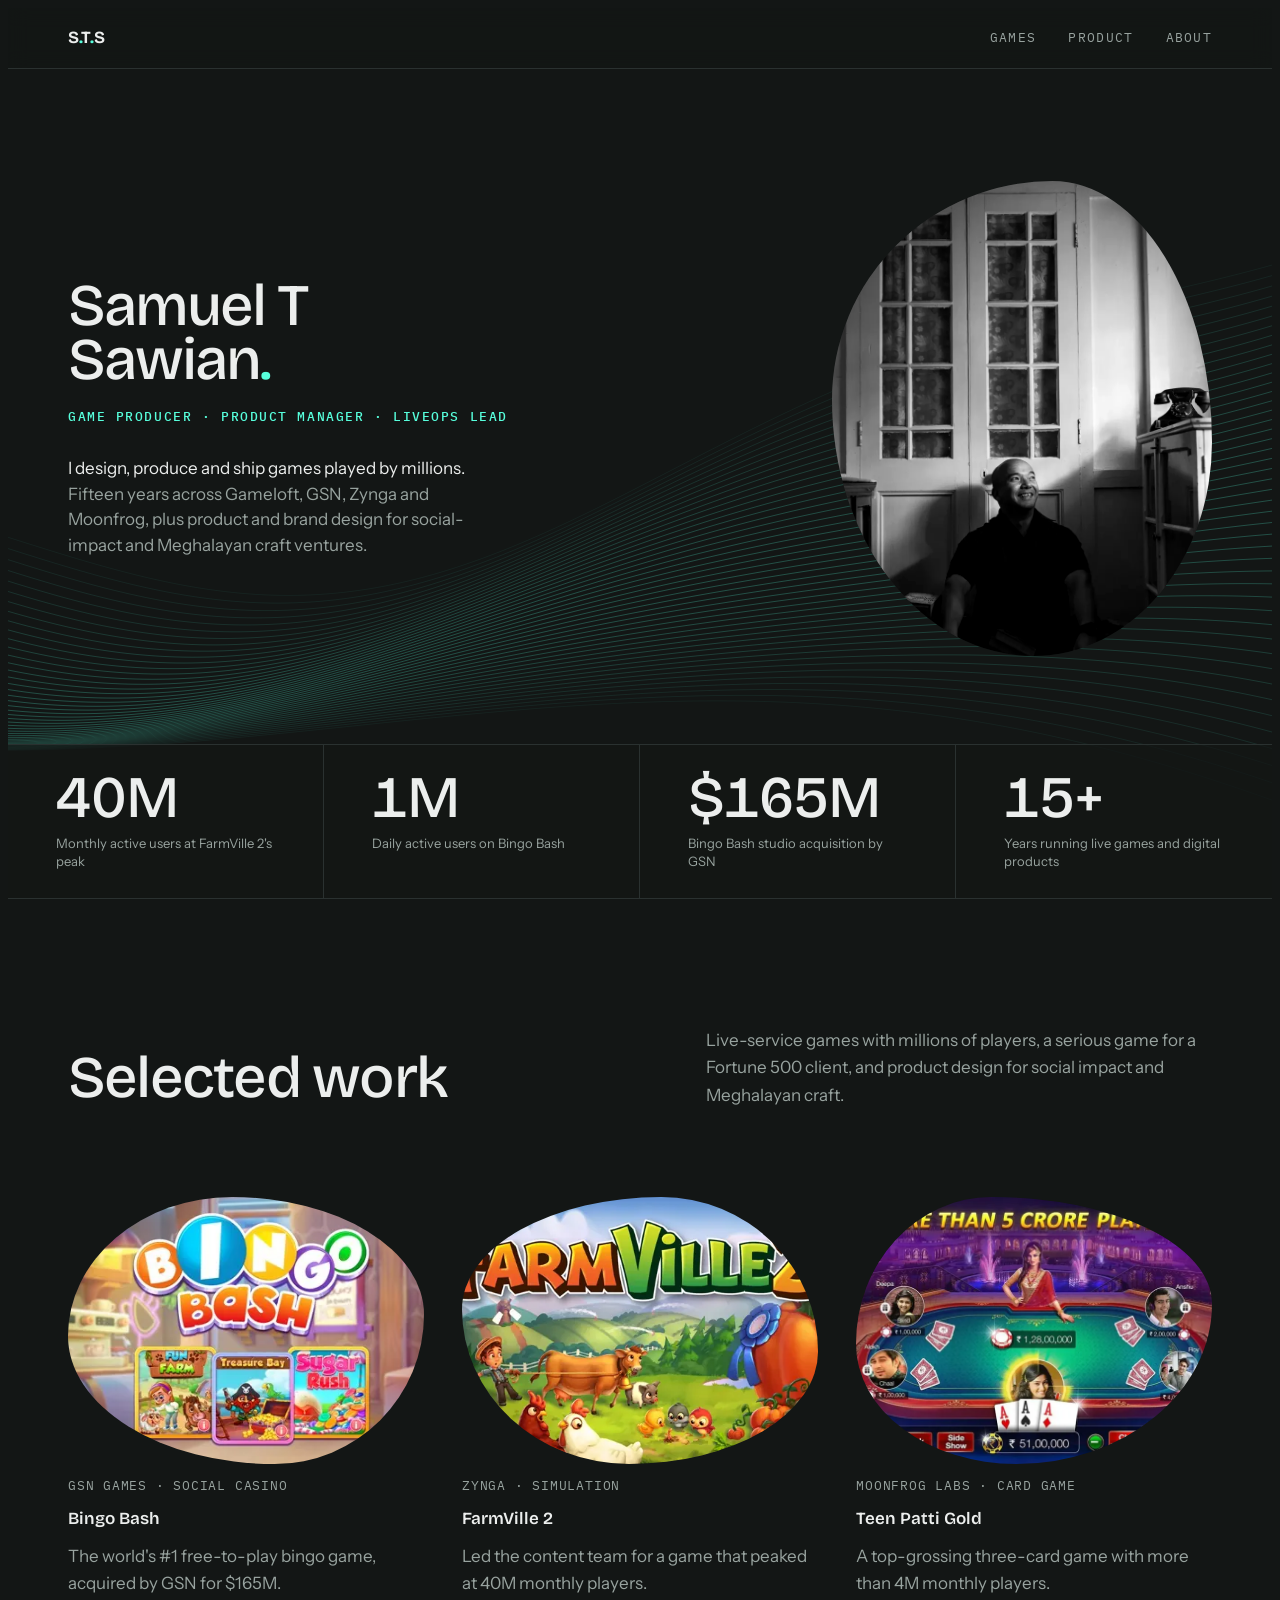
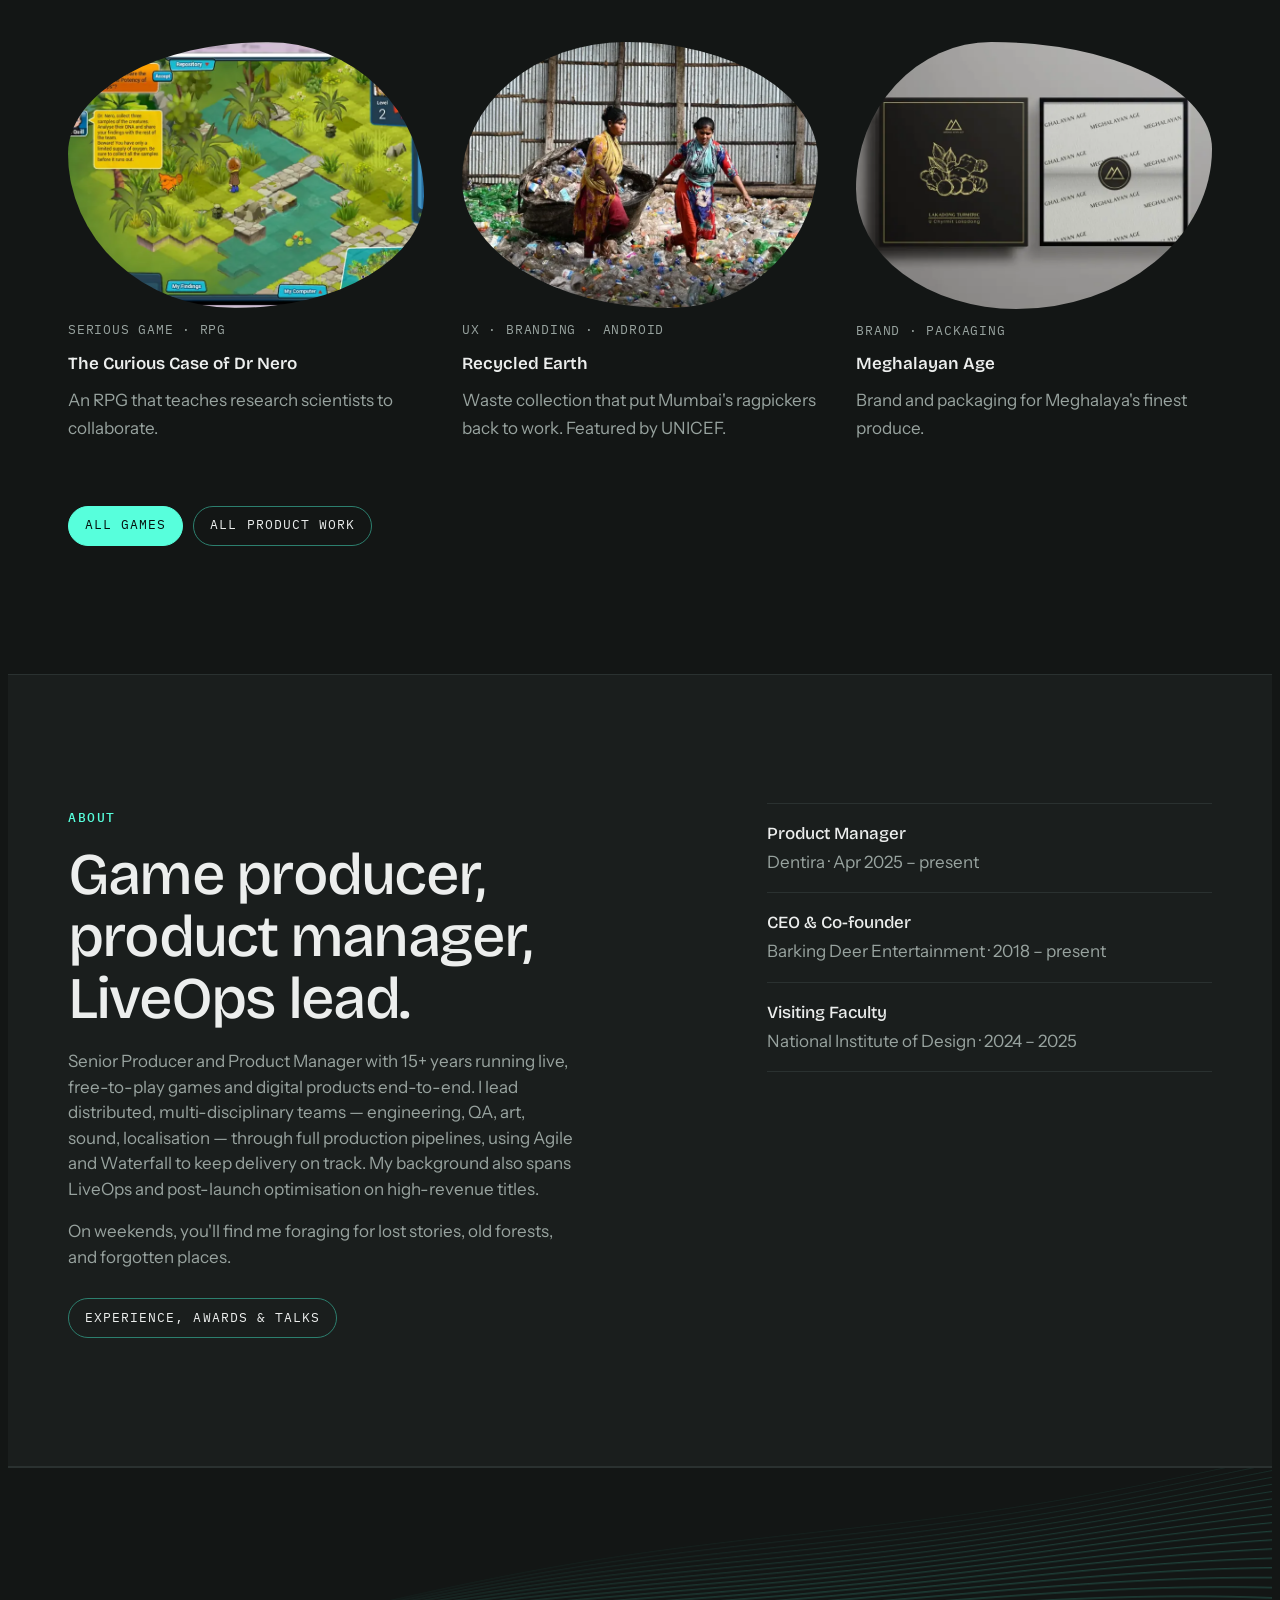
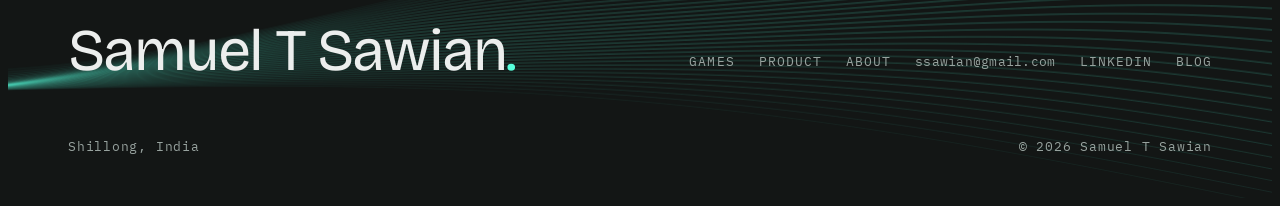
==== commit dd731725: "Point blog links to Substack Co-Authored-By: Claude Opus 5.5 <noreply@anthropic.com> Claude-Session:" ====
--- a/index.html
+++ b/index.html
@@ -31,7 +31,7 @@
 <meta name="twitter:title" content="Samuel T Sawian | Game Producer &amp; Product Manager">
 <meta name="twitter:description" content="Portfolio of Samuel T Sawian, a game producer and product manager from Shillong. Bingo Bash, FarmVille 2, Teen Patti Gold, and product design for social impact.">
 <meta name="twitter:image" content="https://degrimboy.github.io/portfolio/assets/og/home.jpg">
-<script type="application/ld+json">{"@context": "https://schema.org", "@graph": [{"@type": "WebSite", "@id": "https://degrimboy.github.io/portfolio/#website", "url": "https://degrimboy.github.io/portfolio/", "name": "Samuel T Sawian", "inLanguage": "en-IN", "publisher": {"@id": "https://degrimboy.github.io/portfolio/#person"}}, {"@type": "Person", "name": "Samuel T Sawian", "alternateName": "Samuel Sawian", "jobTitle": "Game Producer and Product Manager", "description": "Game producer, product manager and LiveOps lead with 15+ years running live, free-to-play games and digital products.", "email": "mailto:ssawian@gmail.com", "sameAs": ["https://www.linkedin.com/in/samuelsawian", "https://mrbiped.com/"], "address": {"@type": "PostalAddress", "addressLocality": "Shillong", "addressRegion": "Meghalaya", "addressCountry": "IN"}, "worksFor": [{"@type": "Organization", "name": "Barking Deer Entertainment"}, {"@type": "Organization", "name": "Dentira"}], "alumniOf": [{"@type": "CollegeOrUniversity", "name": "Vancouver Film School"}, {"@type": "CollegeOrUniversity", "name": "National Institute of Design"}, {"@type": "CollegeOrUniversity", "name": "Bangalore University"}], "knowsLanguage": ["kha", "en", "hi"], "knowsAbout": ["Game design", "Game production", "LiveOps", "Product management", "Free-to-play games", "UX design", "Brand identity"], "@id": "https://degrimboy.github.io/portfolio/#person", "url": "https://degrimboy.github.io/portfolio/", "image": "https://degrimboy.github.io/portfolio/assets/img/portrait.webp"}, {"@type": "WebPage", "name": "Samuel T Sawian | Game Producer & Product Manager", "description": "Portfolio of Samuel T Sawian, a game producer and product manager from Shillong. Bingo Bash, FarmVille 2, Teen Patti Gold, and product design for social impact.", "inLanguage": "en-IN", "url": "https://degrimboy.github.io/portfolio/", "isPartOf": {"@id": "https://degrimboy.github.io/portfolio/#website"}, "primaryImageOfPage": "https://degrimboy.github.io/portfolio/assets/og/home.jpg", "about": {"@type": "Person", "name": "Samuel T Sawian"}}]}</script>
+<script type="application/ld+json">{"@context": "https://schema.org", "@graph": [{"@type": "WebSite", "@id": "https://degrimboy.github.io/portfolio/#website", "url": "https://degrimboy.github.io/portfolio/", "name": "Samuel T Sawian", "inLanguage": "en-IN", "publisher": {"@id": "https://degrimboy.github.io/portfolio/#person"}}, {"@type": "Person", "name": "Samuel T Sawian", "alternateName": "Samuel Sawian", "jobTitle": "Game Producer and Product Manager", "description": "Game producer, product manager and LiveOps lead with 15+ years running live, free-to-play games and digital products.", "email": "mailto:ssawian@gmail.com", "sameAs": ["https://www.linkedin.com/in/samuelsawian", "https://samuelsawian.substack.com/"], "address": {"@type": "PostalAddress", "addressLocality": "Shillong", "addressRegion": "Meghalaya", "addressCountry": "IN"}, "worksFor": [{"@type": "Organization", "name": "Barking Deer Entertainment"}, {"@type": "Organization", "name": "Dentira"}], "alumniOf": [{"@type": "CollegeOrUniversity", "name": "Vancouver Film School"}, {"@type": "CollegeOrUniversity", "name": "National Institute of Design"}, {"@type": "CollegeOrUniversity", "name": "Bangalore University"}], "knowsLanguage": ["kha", "en", "hi"], "knowsAbout": ["Game design", "Game production", "LiveOps", "Product management", "Free-to-play games", "UX design", "Brand identity"], "@id": "https://degrimboy.github.io/portfolio/#person", "url": "https://degrimboy.github.io/portfolio/", "image": "https://degrimboy.github.io/portfolio/assets/img/portrait.webp"}, {"@type": "WebPage", "name": "Samuel T Sawian | Game Producer & Product Manager", "description": "Portfolio of Samuel T Sawian, a game producer and product manager from Shillong. Bingo Bash, FarmVille 2, Teen Patti Gold, and product design for social impact.", "inLanguage": "en-IN", "url": "https://degrimboy.github.io/portfolio/", "isPartOf": {"@id": "https://degrimboy.github.io/portfolio/#website"}, "primaryImageOfPage": "https://degrimboy.github.io/portfolio/assets/og/home.jpg", "about": {"@type": "Person", "name": "Samuel T Sawian"}}]}</script>
 <script src="assets/site.js" defer></script>
 </head>
 <body>
@@ -109,7 +109,7 @@
   <div class="wrap foot">
     <div class="foot-top">
       <p>Samuel T Sawian<span style="color:var(--accent)">.</span></p>
-      <ul class="foot-links"><li><a href="games/">Games</a></li><li><a href="product/">Product</a></li><li><a href="about/">About</a></li><li><a href="mailto:ssawian@gmail.com">ssawian@gmail.com</a></li><li><a href="https://www.linkedin.com/in/samuelsawian" target="_blank" rel="noopener">LinkedIn</a></li><li><a href="https://mrbiped.com/" target="_blank" rel="noopener">Blog</a></li></ul>
+      <ul class="foot-links"><li><a href="games/">Games</a></li><li><a href="product/">Product</a></li><li><a href="about/">About</a></li><li><a href="mailto:ssawian@gmail.com">ssawian@gmail.com</a></li><li><a href="https://www.linkedin.com/in/samuelsawian" target="_blank" rel="noopener">LinkedIn</a></li><li><a href="https://samuelsawian.substack.com/" target="_blank" rel="noopener">Blog</a></li></ul>
     </div>
     <div class="row"><span>Shillong, India</span><span>© 2026 Samuel T Sawian</span></div>
   </div>
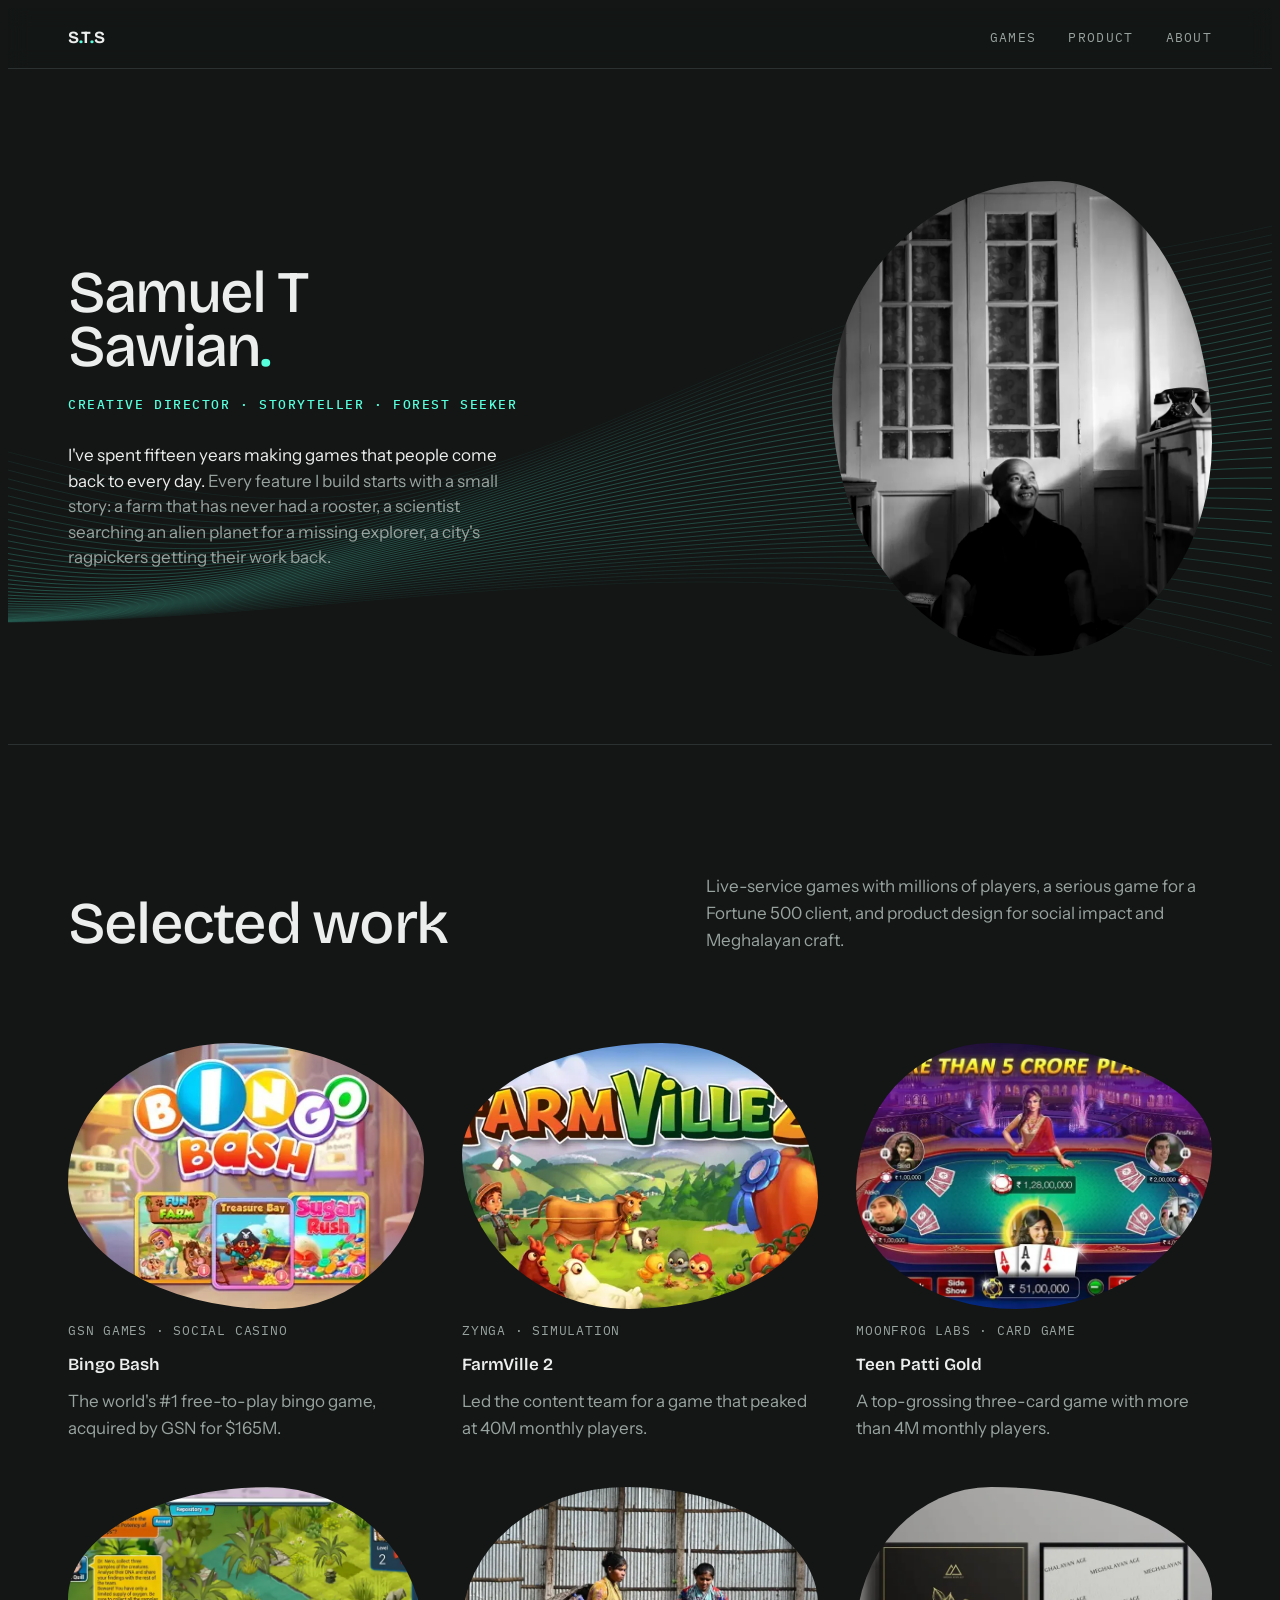
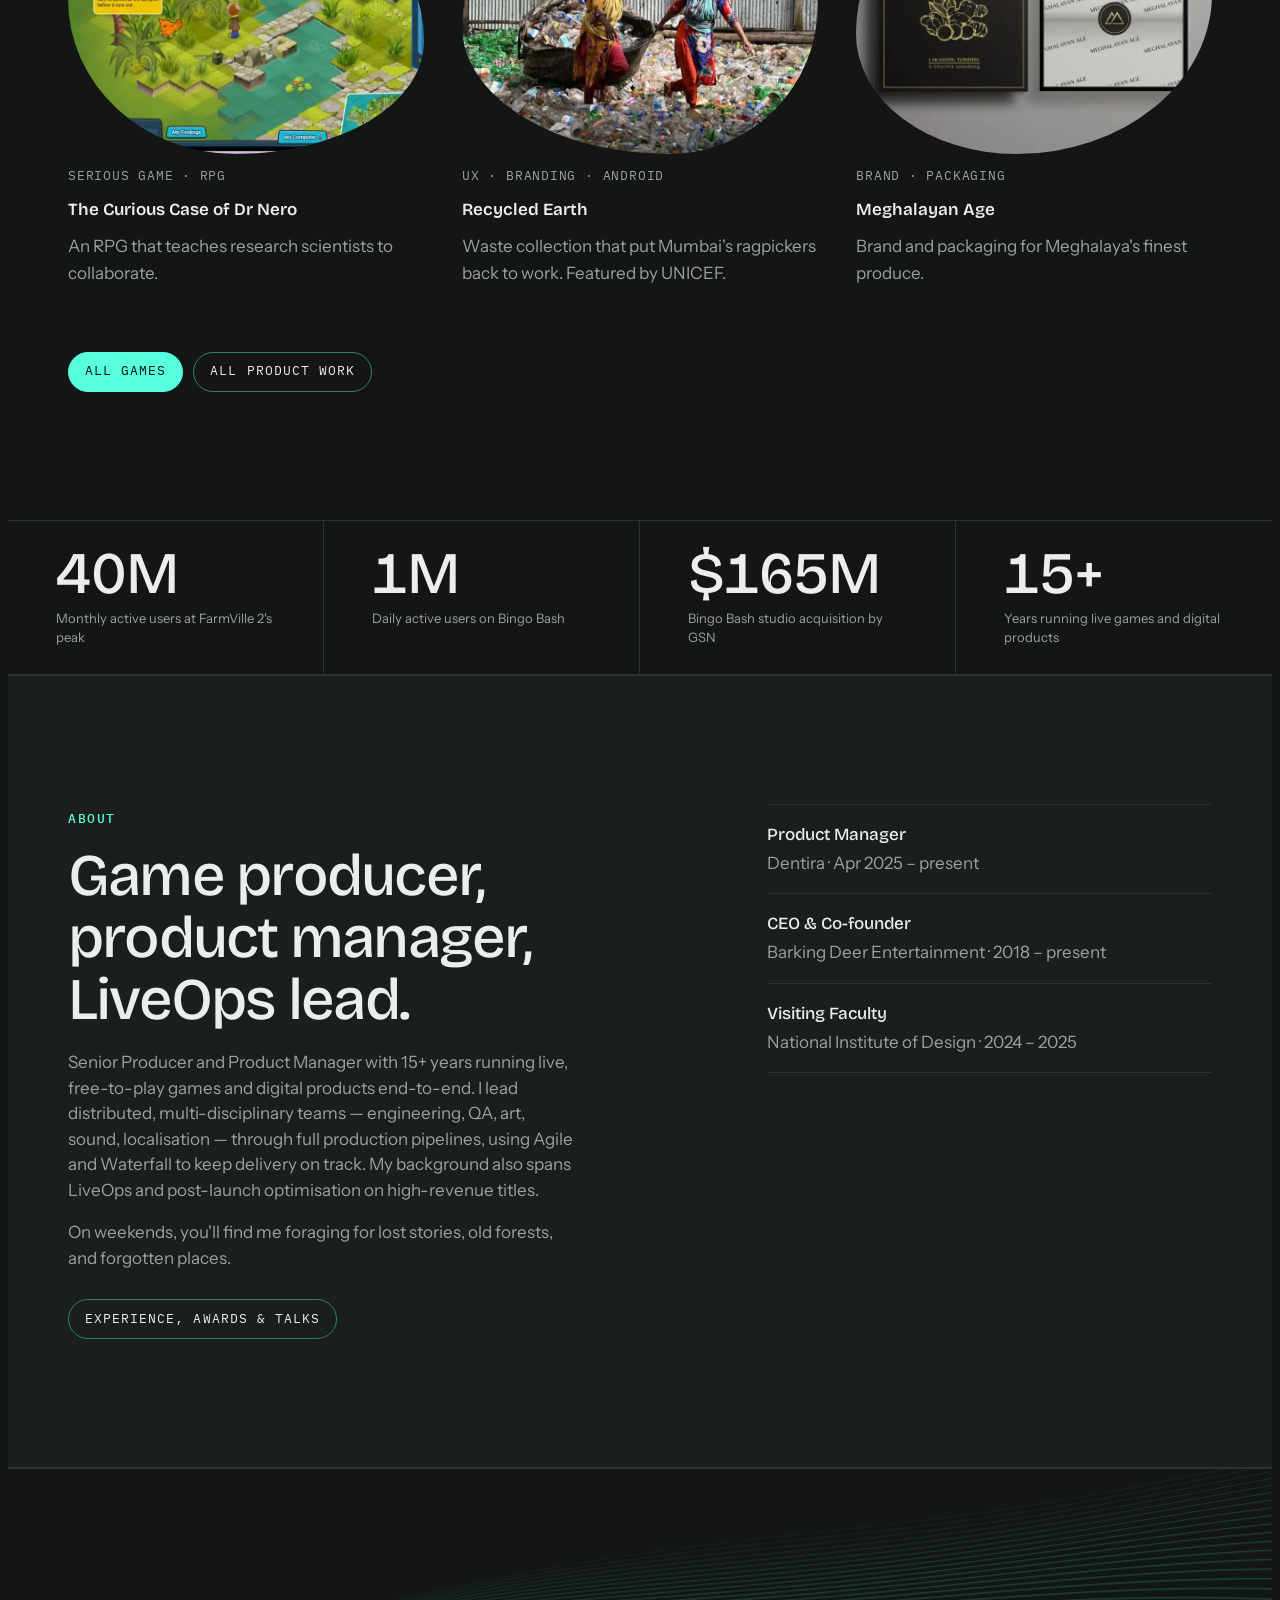
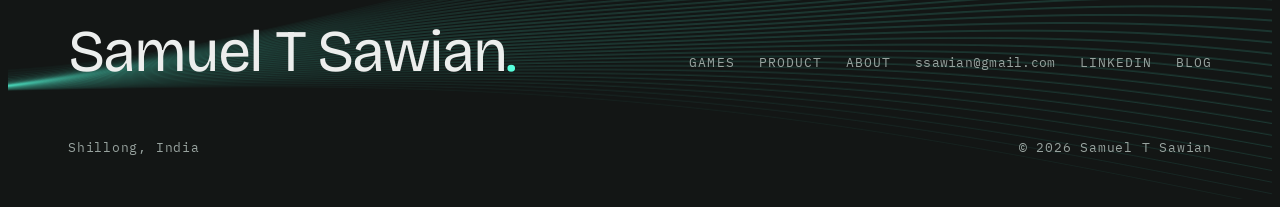
==== commit 453adf40: "Storytelling hero and project openings; add Dentira Co-Authored-By: Claude Opus 5.5 <noreply@anthrop" ====
--- a/index.html
+++ b/index.html
@@ -49,16 +49,10 @@
     <div class="wrap">
       <div>
         <h1 id="intro-title">Samuel T<br>Sawian<em>.</em></h1>
-        <p class="label tagline">Game producer · Product manager · LiveOps lead</p>
-        <p class="lede">I design, produce and ship games played by millions. <span>Fifteen years across Gameloft, GSN, Zynga and Moonfrog, plus product and brand design for social-impact and Meghalayan craft ventures.</span></p>
+        <p class="label tagline">Creative director · Storyteller · Forest seeker</p>
+        <p class="lede">I've spent fifteen years making games that people come back to every day. <span>Every feature I build starts with a small story: a farm that has never had a rooster, a scientist searching an alien planet for a missing explorer, a city's ragpickers getting their work back.</span></p>
       </div>
       <div class="portrait"><img src="assets/img/portrait.webp" srcset="assets/img/portrait-800.webp 800w, assets/img/portrait.webp 1208w" sizes="(max-width: 900px) 300px, 380px" alt="Black and white portrait of Samuel T Sawian seated by a window" width="1208" height="1815" fetchpriority="high"></div>
-    </div>
-    <div class="stats">
-      <div class="stat"><b>40M</b><span>Monthly active users at FarmVille 2's peak</span></div>
-      <div class="stat"><b>1M</b><span>Daily active users on Bingo Bash</span></div>
-      <div class="stat"><b>$165M</b><span>Bingo Bash studio acquisition by GSN</span></div>
-      <div class="stat"><b>15+</b><span>Years running live games and digital products</span></div>
     </div>
   </section>
 
@@ -85,6 +79,17 @@
         <a class="btn solid" href="games/">All games</a>
         <a class="btn" href="product/">All product work</a>
       </div>
+    </div>
+  </section>
+
+
+  <section class="proof" aria-labelledby="proof-title">
+    <h2 id="proof-title" class="visually-hidden">By the numbers</h2>
+    <div class="stats">
+      <div class="stat"><b>40M</b><span>Monthly active users at FarmVille 2's peak</span></div>
+      <div class="stat"><b>1M</b><span>Daily active users on Bingo Bash</span></div>
+      <div class="stat"><b>$165M</b><span>Bingo Bash studio acquisition by GSN</span></div>
+      <div class="stat"><b>15+</b><span>Years running live games and digital products</span></div>
     </div>
   </section>
 
--- a/assets/site.css
+++ b/assets/site.css
@@ -383,3 +383,18 @@
 .shot.coop{display:grid;place-items:center;background:var(--surface);border-radius:20px;padding:clamp(20px,4vw,40px)}
 .shot.coop img{max-width:371px;border:0;border-radius:12px}
 @media (max-width:900px){.stage,.stage.flip{grid-template-columns:minmax(0,1fr)}.stage.flip .shot{order:0}}
+/* Dentira invoice journey */
+.flow{margin:0;background:var(--bg);border:1px solid var(--line);border-radius:28px;padding:clamp(24px,4vw,44px);display:grid;gap:20px}
+.flow ol{list-style:none;margin:0;padding:0;display:grid;gap:0;counter-reset:f}
+.flow li{position:relative;display:grid;grid-template-columns:120px minmax(0,1fr);gap:4px 20px;align-items:baseline;padding:14px 0 14px 28px;border-left:1px solid var(--accent-dim);margin-left:6px}
+.flow li::before{content:"";position:absolute;left:-6px;top:20px;width:11px;height:11px;border-radius:50%;background:var(--bg);border:1px solid var(--accent)}
+.flow li:last-child::before{background:var(--accent)}
+.flow b{font-family:var(--display);font-weight:600;font-size:var(--fs-m)}
+.flow span{color:var(--muted);font-size:var(--fs-s)}
+.flow em{grid-column:2;font-style:normal;font-family:var(--mono);font-size:var(--fs-s);color:var(--accent);letter-spacing:.04em}
+.flow em::before{content:"↺ "}
+.flow figcaption{font-family:var(--mono);font-size:var(--fs-s);letter-spacing:.1em;text-transform:uppercase;color:var(--muted)}
+@media (max-width:520px){.flow li{grid-template-columns:minmax(0,1fr)}.flow em{grid-column:1}}
+/* numbers strip on the home page */
+.proof{border-bottom:1px solid var(--line)}
+.proof .stats{border-top:1px solid var(--line)}
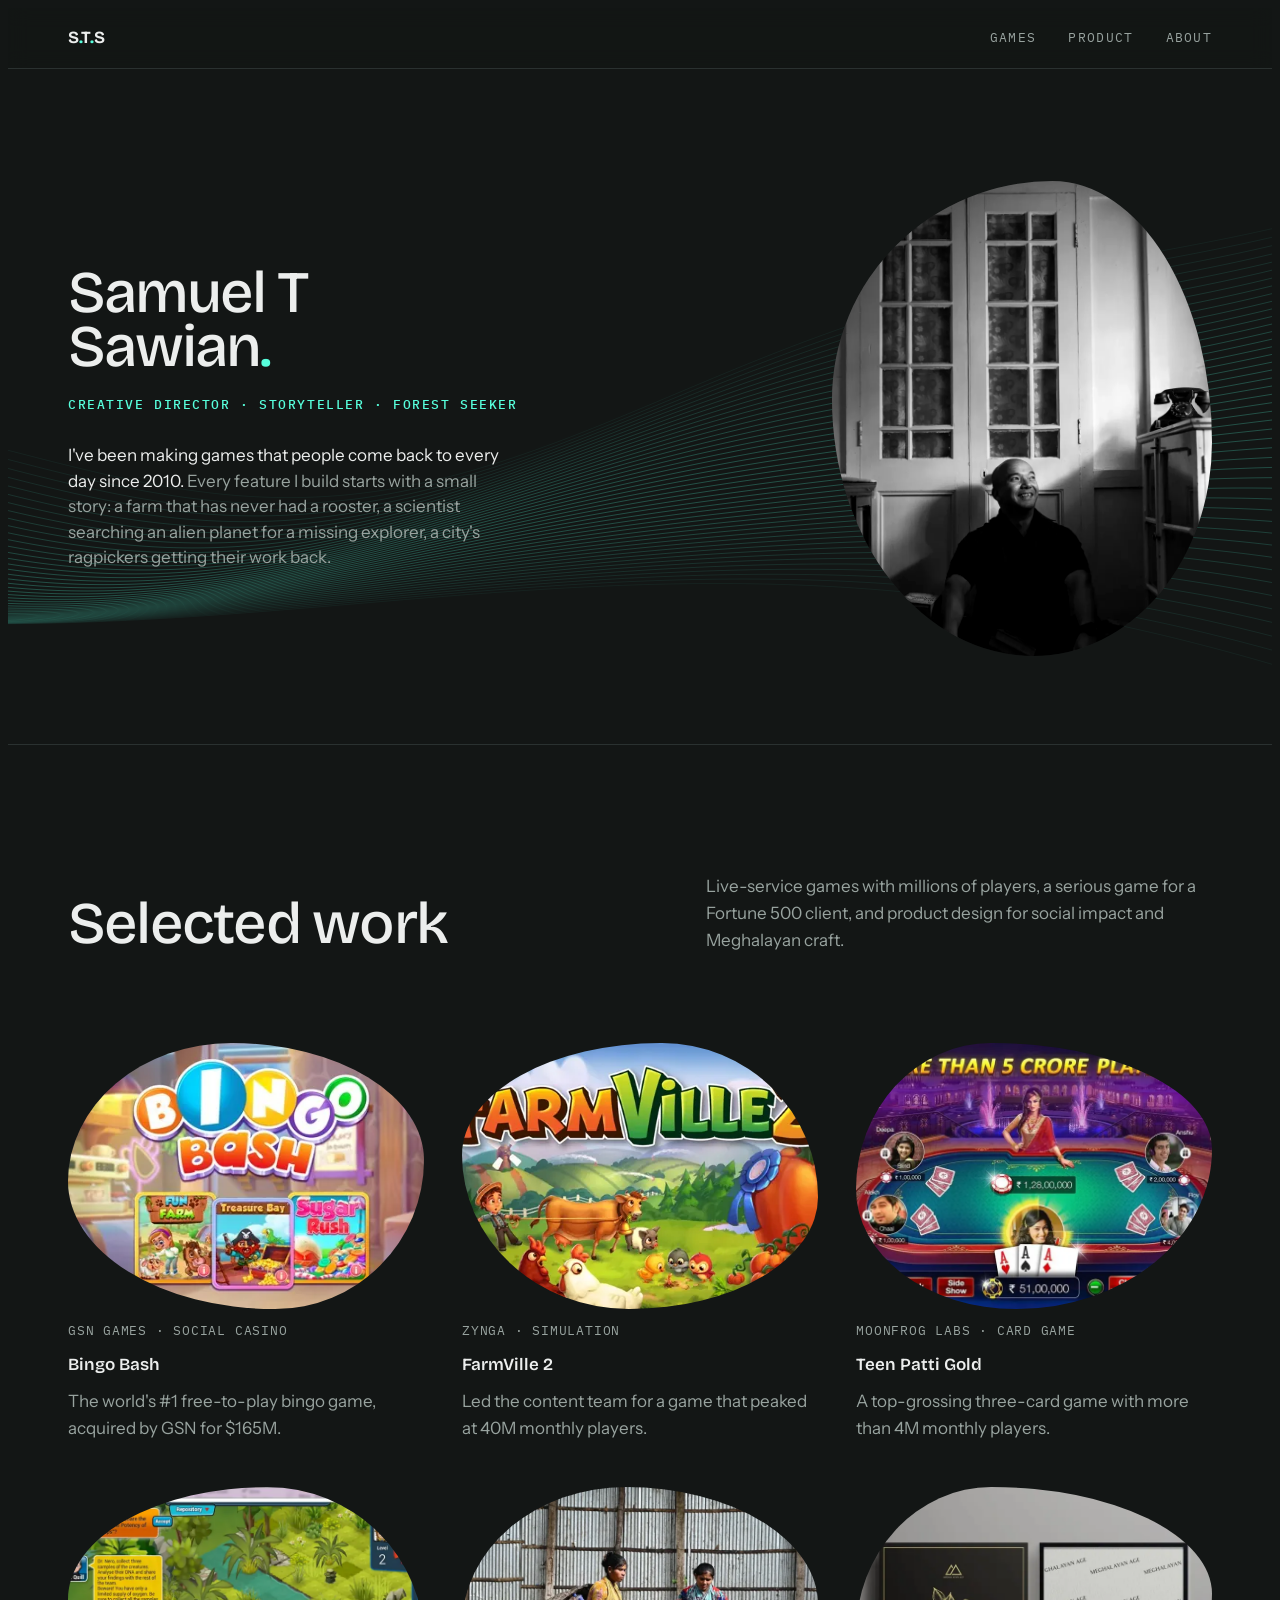
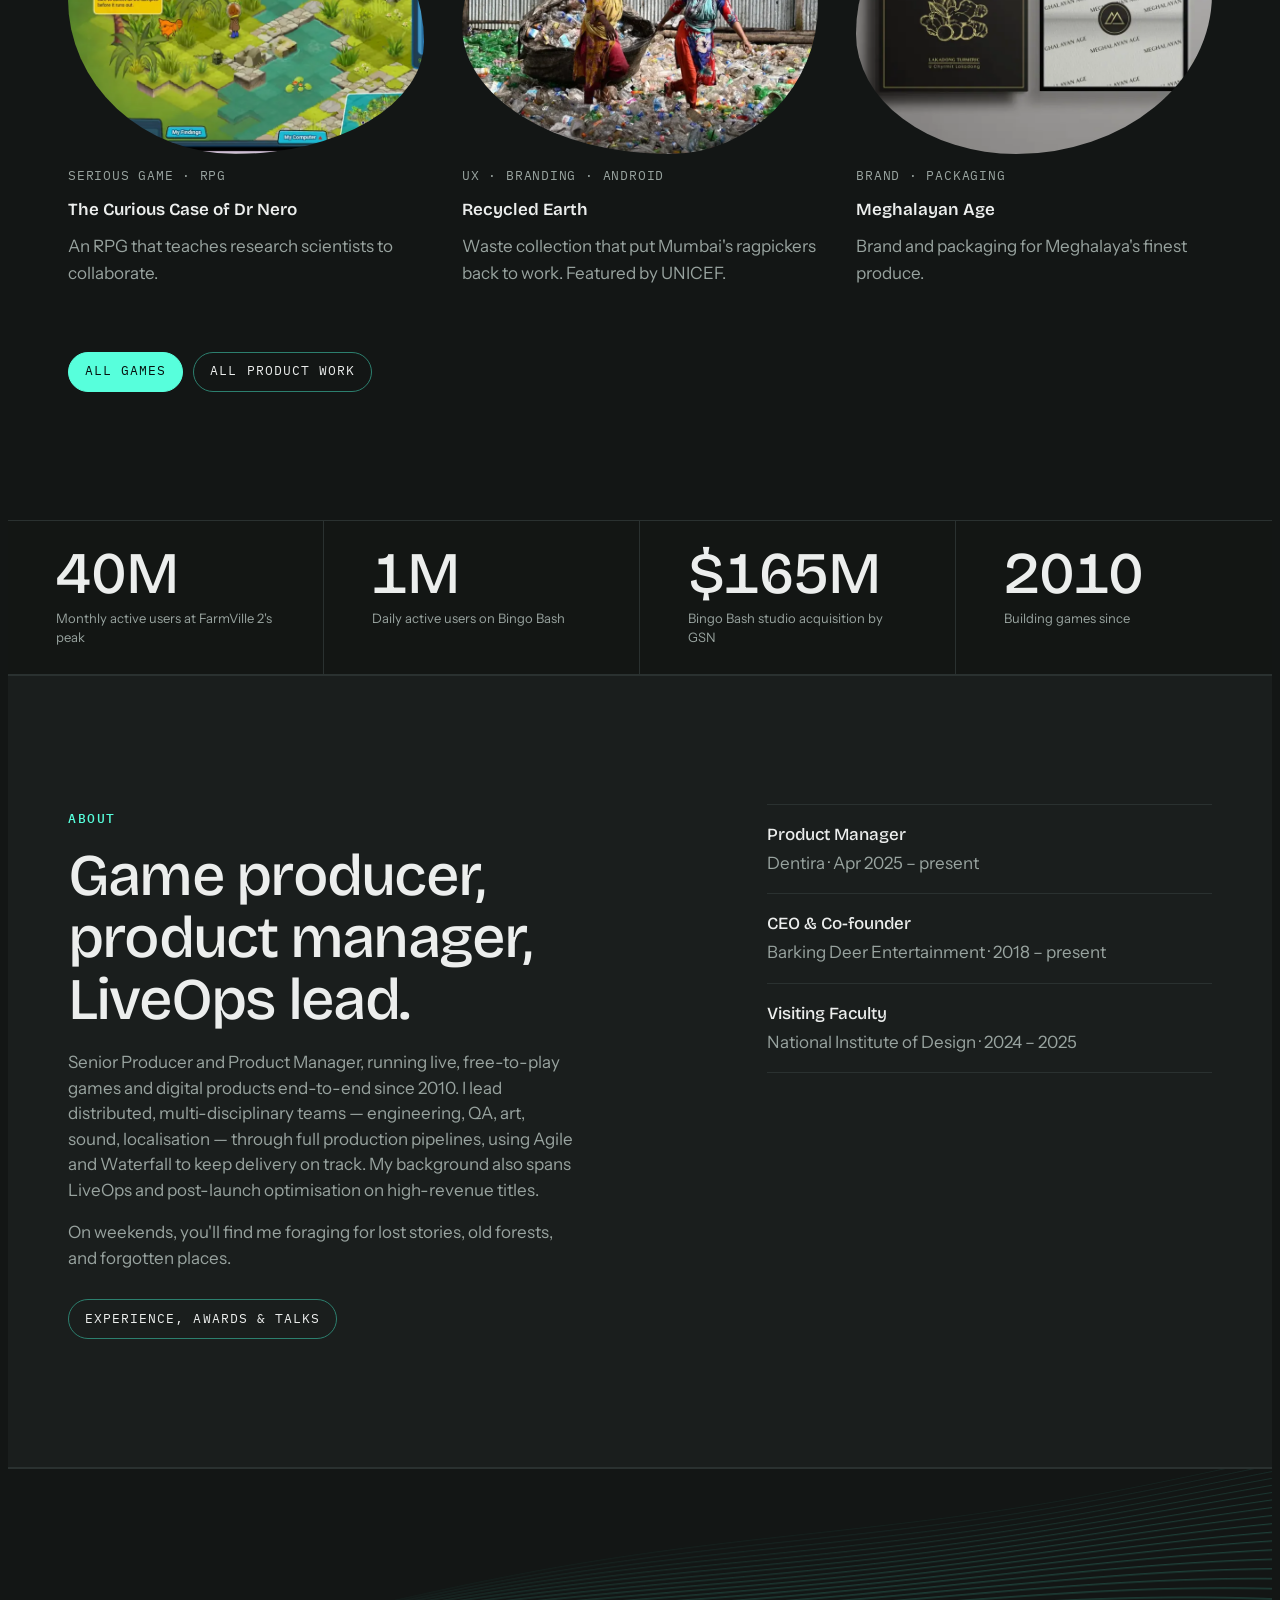
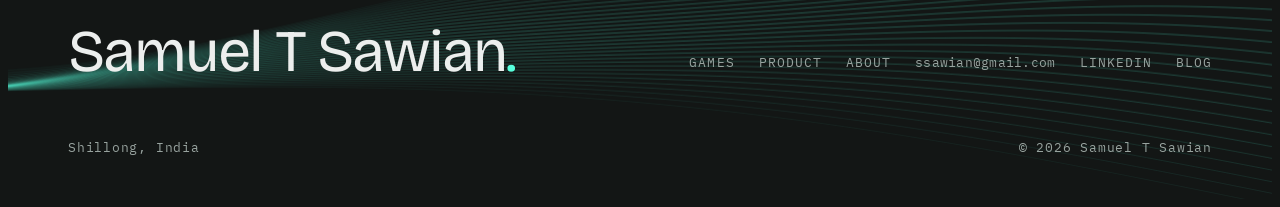
==== commit 774a244a: "Say 'since 2010' instead of a year count Co-Authored-By: Claude Opus 5.5 <noreply@anthropic.com> Cla" ====
--- a/index.html
+++ b/index.html
@@ -31,7 +31,7 @@
 <meta name="twitter:title" content="Samuel T Sawian | Game Producer &amp; Product Manager">
 <meta name="twitter:description" content="Portfolio of Samuel T Sawian, a game producer and product manager from Shillong. Bingo Bash, FarmVille 2, Teen Patti Gold, and product design for social impact.">
 <meta name="twitter:image" content="https://degrimboy.github.io/portfolio/assets/og/home.jpg">
-<script type="application/ld+json">{"@context": "https://schema.org", "@graph": [{"@type": "WebSite", "@id": "https://degrimboy.github.io/portfolio/#website", "url": "https://degrimboy.github.io/portfolio/", "name": "Samuel T Sawian", "inLanguage": "en-IN", "publisher": {"@id": "https://degrimboy.github.io/portfolio/#person"}}, {"@type": "Person", "name": "Samuel T Sawian", "alternateName": "Samuel Sawian", "jobTitle": "Game Producer and Product Manager", "description": "Game producer, product manager and LiveOps lead with 15+ years running live, free-to-play games and digital products.", "email": "mailto:ssawian@gmail.com", "sameAs": ["https://www.linkedin.com/in/samuelsawian", "https://samuelsawian.substack.com/"], "address": {"@type": "PostalAddress", "addressLocality": "Shillong", "addressRegion": "Meghalaya", "addressCountry": "IN"}, "worksFor": [{"@type": "Organization", "name": "Barking Deer Entertainment"}, {"@type": "Organization", "name": "Dentira"}], "alumniOf": [{"@type": "CollegeOrUniversity", "name": "Vancouver Film School"}, {"@type": "CollegeOrUniversity", "name": "National Institute of Design"}, {"@type": "CollegeOrUniversity", "name": "Bangalore University"}], "knowsLanguage": ["kha", "en", "hi"], "knowsAbout": ["Game design", "Game production", "LiveOps", "Product management", "Free-to-play games", "UX design", "Brand identity"], "@id": "https://degrimboy.github.io/portfolio/#person", "url": "https://degrimboy.github.io/portfolio/", "image": "https://degrimboy.github.io/portfolio/assets/img/portrait.webp"}, {"@type": "WebPage", "name": "Samuel T Sawian | Game Producer & Product Manager", "description": "Portfolio of Samuel T Sawian, a game producer and product manager from Shillong. Bingo Bash, FarmVille 2, Teen Patti Gold, and product design for social impact.", "inLanguage": "en-IN", "url": "https://degrimboy.github.io/portfolio/", "isPartOf": {"@id": "https://degrimboy.github.io/portfolio/#website"}, "primaryImageOfPage": "https://degrimboy.github.io/portfolio/assets/og/home.jpg", "about": {"@type": "Person", "name": "Samuel T Sawian"}}]}</script>
+<script type="application/ld+json">{"@context": "https://schema.org", "@graph": [{"@type": "WebSite", "@id": "https://degrimboy.github.io/portfolio/#website", "url": "https://degrimboy.github.io/portfolio/", "name": "Samuel T Sawian", "inLanguage": "en-IN", "publisher": {"@id": "https://degrimboy.github.io/portfolio/#person"}}, {"@type": "Person", "name": "Samuel T Sawian", "alternateName": "Samuel Sawian", "jobTitle": "Game Producer and Product Manager", "description": "Game producer, product manager and LiveOps lead running live, free-to-play games and digital products, building games since 2010.", "email": "mailto:ssawian@gmail.com", "sameAs": ["https://www.linkedin.com/in/samuelsawian", "https://samuelsawian.substack.com/"], "address": {"@type": "PostalAddress", "addressLocality": "Shillong", "addressRegion": "Meghalaya", "addressCountry": "IN"}, "worksFor": [{"@type": "Organization", "name": "Barking Deer Entertainment"}, {"@type": "Organization", "name": "Dentira"}], "alumniOf": [{"@type": "CollegeOrUniversity", "name": "Vancouver Film School"}, {"@type": "CollegeOrUniversity", "name": "National Institute of Design"}, {"@type": "CollegeOrUniversity", "name": "Bangalore University"}], "knowsLanguage": ["kha", "en", "hi"], "knowsAbout": ["Game design", "Game production", "LiveOps", "Product management", "Free-to-play games", "UX design", "Brand identity"], "@id": "https://degrimboy.github.io/portfolio/#person", "url": "https://degrimboy.github.io/portfolio/", "image": "https://degrimboy.github.io/portfolio/assets/img/portrait.webp"}, {"@type": "WebPage", "name": "Samuel T Sawian | Game Producer & Product Manager", "description": "Portfolio of Samuel T Sawian, a game producer and product manager from Shillong. Bingo Bash, FarmVille 2, Teen Patti Gold, and product design for social impact.", "inLanguage": "en-IN", "url": "https://degrimboy.github.io/portfolio/", "isPartOf": {"@id": "https://degrimboy.github.io/portfolio/#website"}, "primaryImageOfPage": "https://degrimboy.github.io/portfolio/assets/og/home.jpg", "about": {"@type": "Person", "name": "Samuel T Sawian"}}]}</script>
 <script src="assets/site.js" defer></script>
 </head>
 <body>
@@ -50,7 +50,7 @@
       <div>
         <h1 id="intro-title">Samuel T<br>Sawian<em>.</em></h1>
         <p class="label tagline">Creative director · Storyteller · Forest seeker</p>
-        <p class="lede">I've spent fifteen years making games that people come back to every day. <span>Every feature I build starts with a small story: a farm that has never had a rooster, a scientist searching an alien planet for a missing explorer, a city's ragpickers getting their work back.</span></p>
+        <p class="lede">I've been making games that people come back to every day since 2010. <span>Every feature I build starts with a small story: a farm that has never had a rooster, a scientist searching an alien planet for a missing explorer, a city's ragpickers getting their work back.</span></p>
       </div>
       <div class="portrait"><img src="assets/img/portrait.webp" srcset="assets/img/portrait-800.webp 800w, assets/img/portrait.webp 1208w" sizes="(max-width: 900px) 300px, 380px" alt="Black and white portrait of Samuel T Sawian seated by a window" width="1208" height="1815" fetchpriority="high"></div>
     </div>
@@ -89,7 +89,7 @@
       <div class="stat"><b>40M</b><span>Monthly active users at FarmVille 2's peak</span></div>
       <div class="stat"><b>1M</b><span>Daily active users on Bingo Bash</span></div>
       <div class="stat"><b>$165M</b><span>Bingo Bash studio acquisition by GSN</span></div>
-      <div class="stat"><b>15+</b><span>Years running live games and digital products</span></div>
+      <div class="stat"><b>2010</b><span>Building games since</span></div>
     </div>
   </section>
 
@@ -98,7 +98,7 @@
       <div>
         <span class="label">About</span>
         <h2 id="about-title" style="margin-top:14px">Game producer, product manager, LiveOps lead.</h2>
-        <div class="lead prose"><p>Senior Producer and Product Manager with 15+ years running live, free-to-play games and digital products end-to-end. I lead distributed, multi-disciplinary teams — engineering, QA, art, sound, localisation — through full production pipelines, using Agile and Waterfall to keep delivery on track. My background also spans LiveOps and post-launch optimisation on high-revenue titles.</p><p>On weekends, you'll find me foraging for lost stories, old forests, and forgotten places.</p></div>
+        <div class="lead prose"><p>Senior Producer and Product Manager, running live, free-to-play games and digital products end-to-end since 2010. I lead distributed, multi-disciplinary teams — engineering, QA, art, sound, localisation — through full production pipelines, using Agile and Waterfall to keep delivery on track. My background also spans LiveOps and post-launch optimisation on high-revenue titles.</p><p>On weekends, you'll find me foraging for lost stories, old forests, and forgotten places.</p></div>
         <div class="actions" style="margin-top:28px"><a class="btn" href="about/">Experience, awards &amp; talks</a></div>
       </div>
       <ul class="roles" aria-label="Current roles">
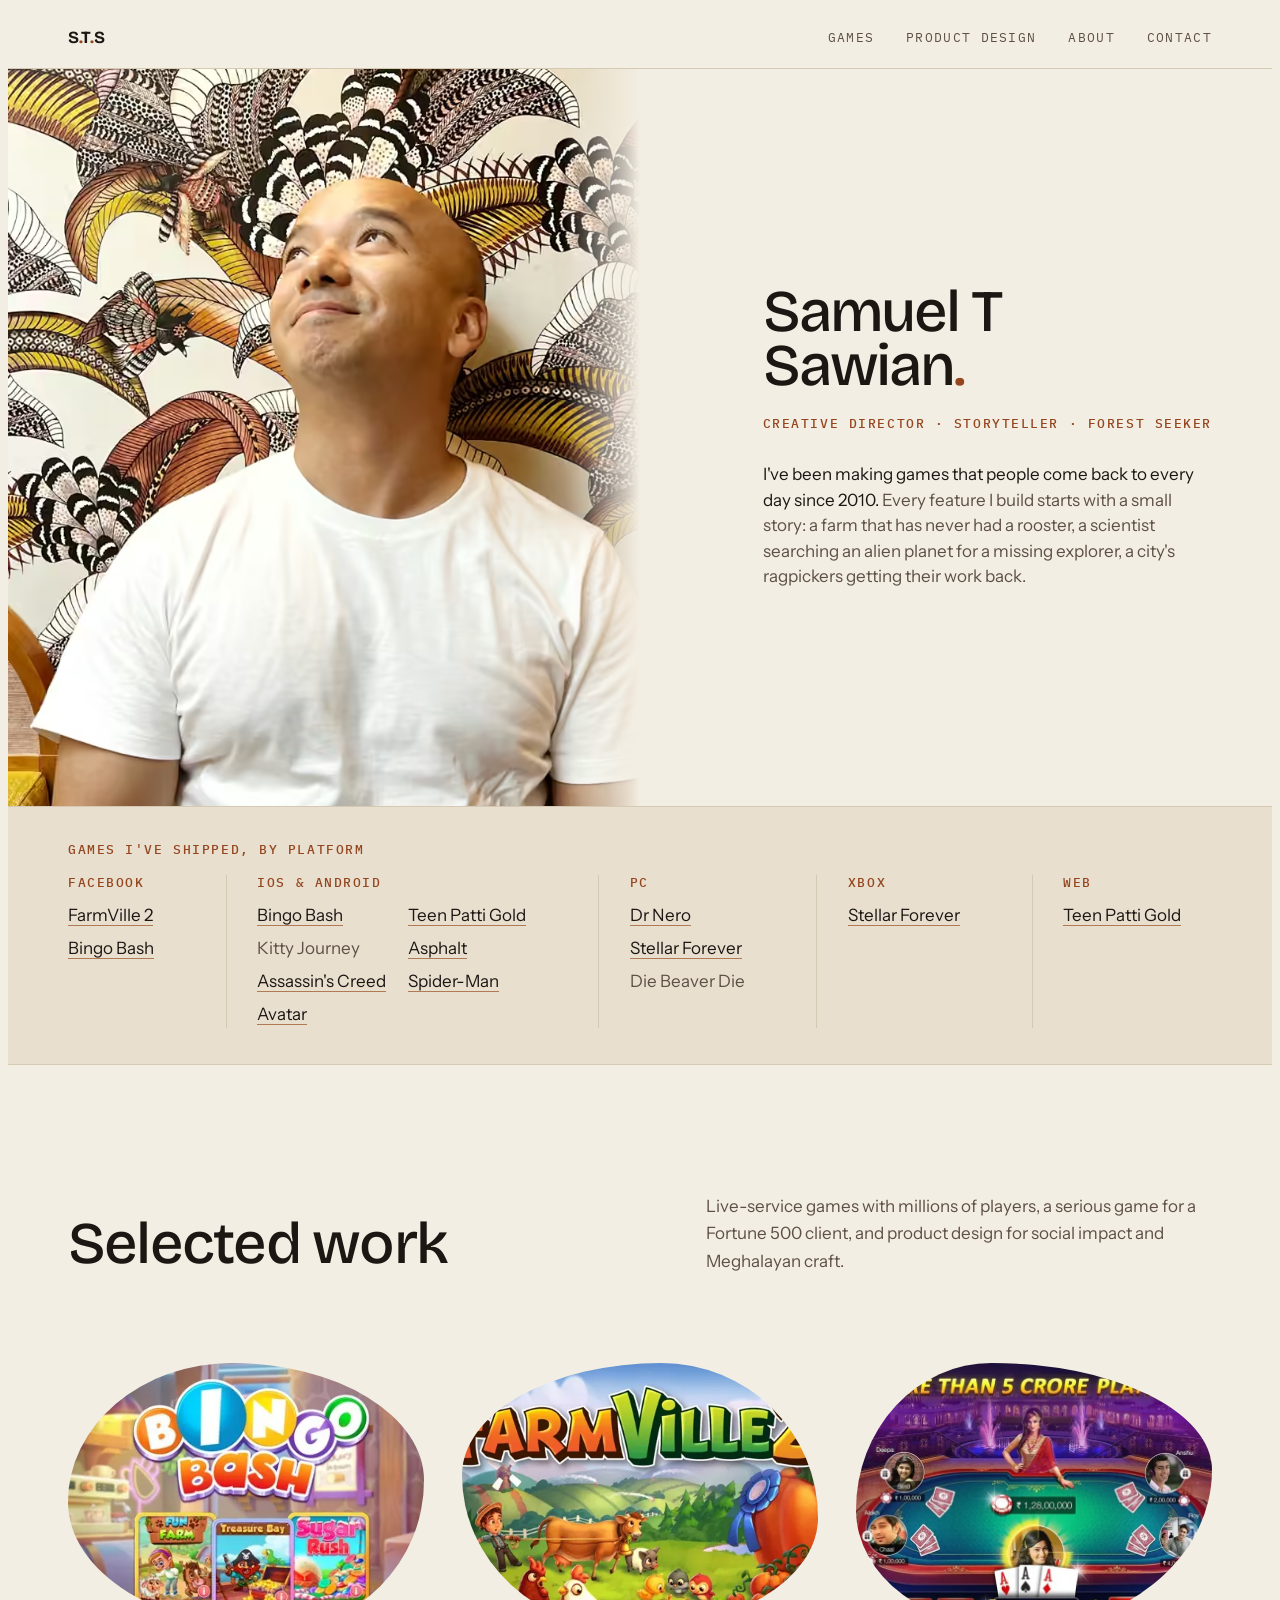
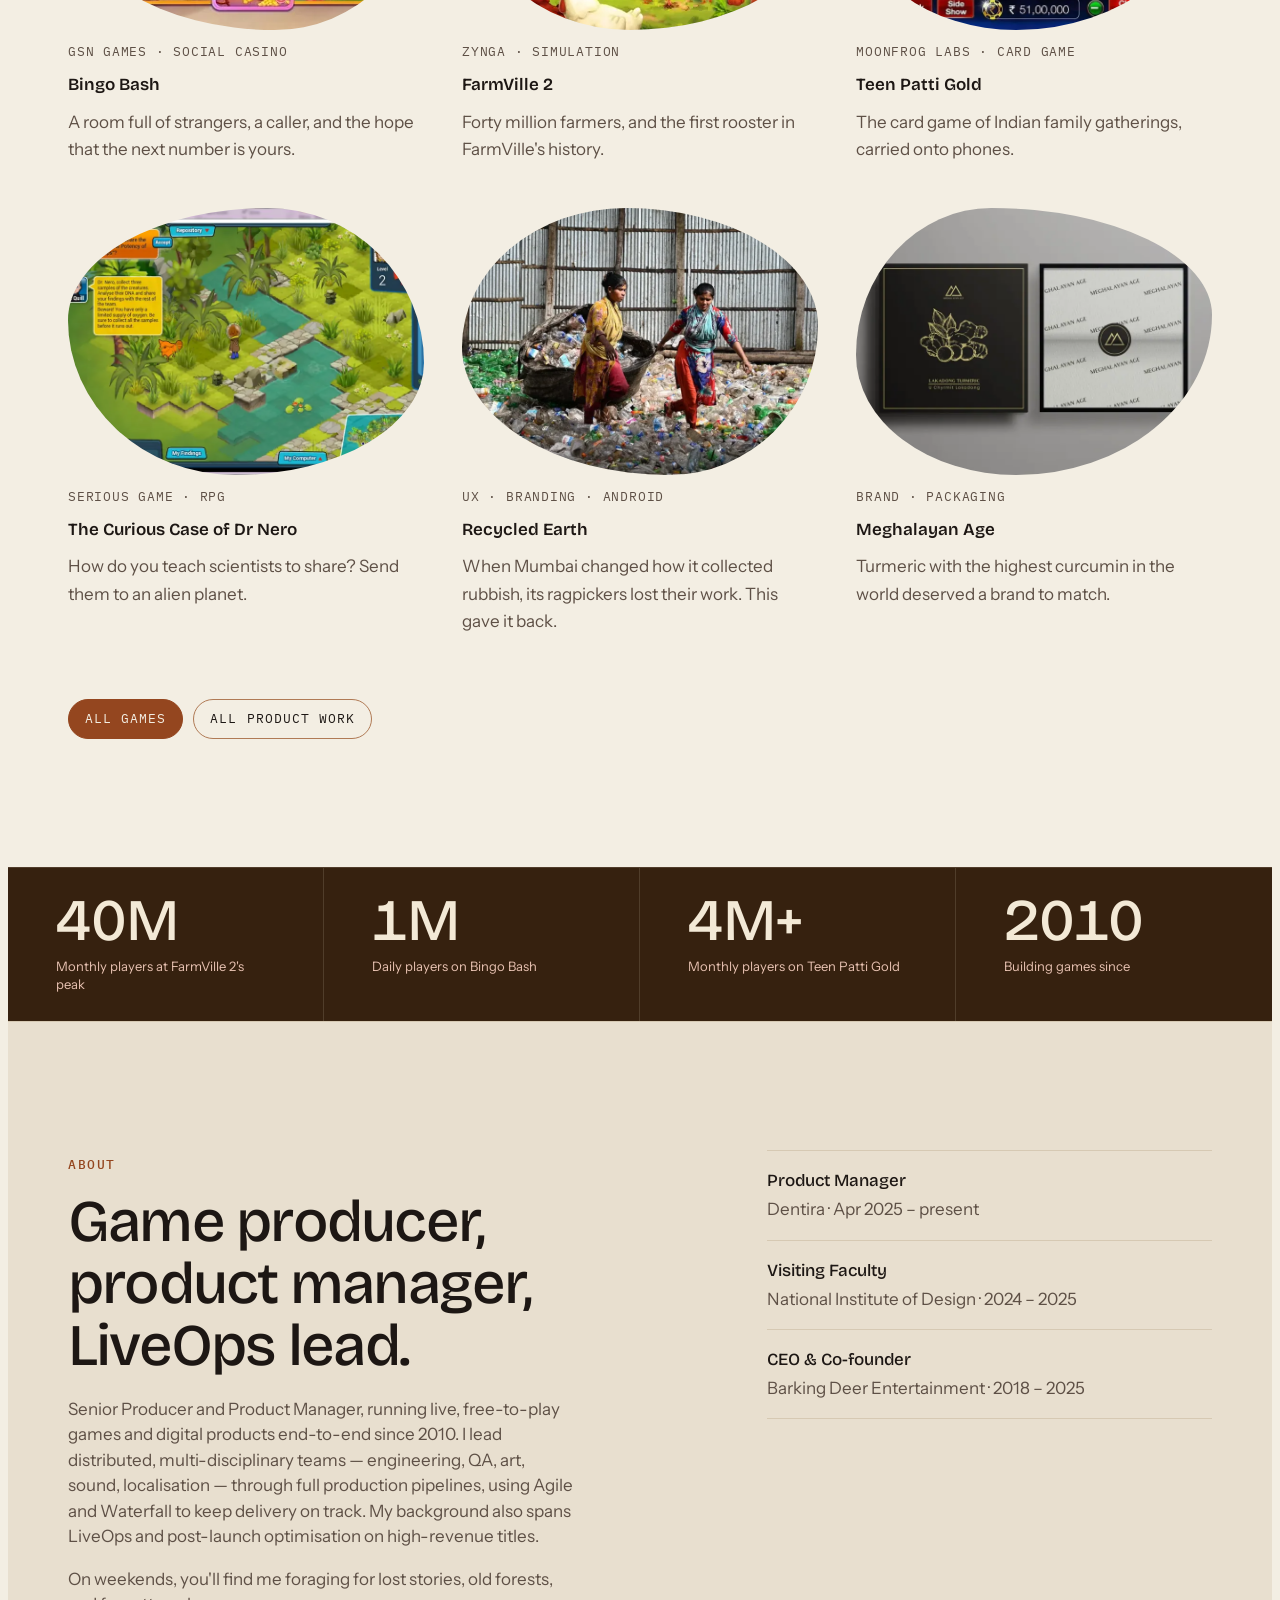
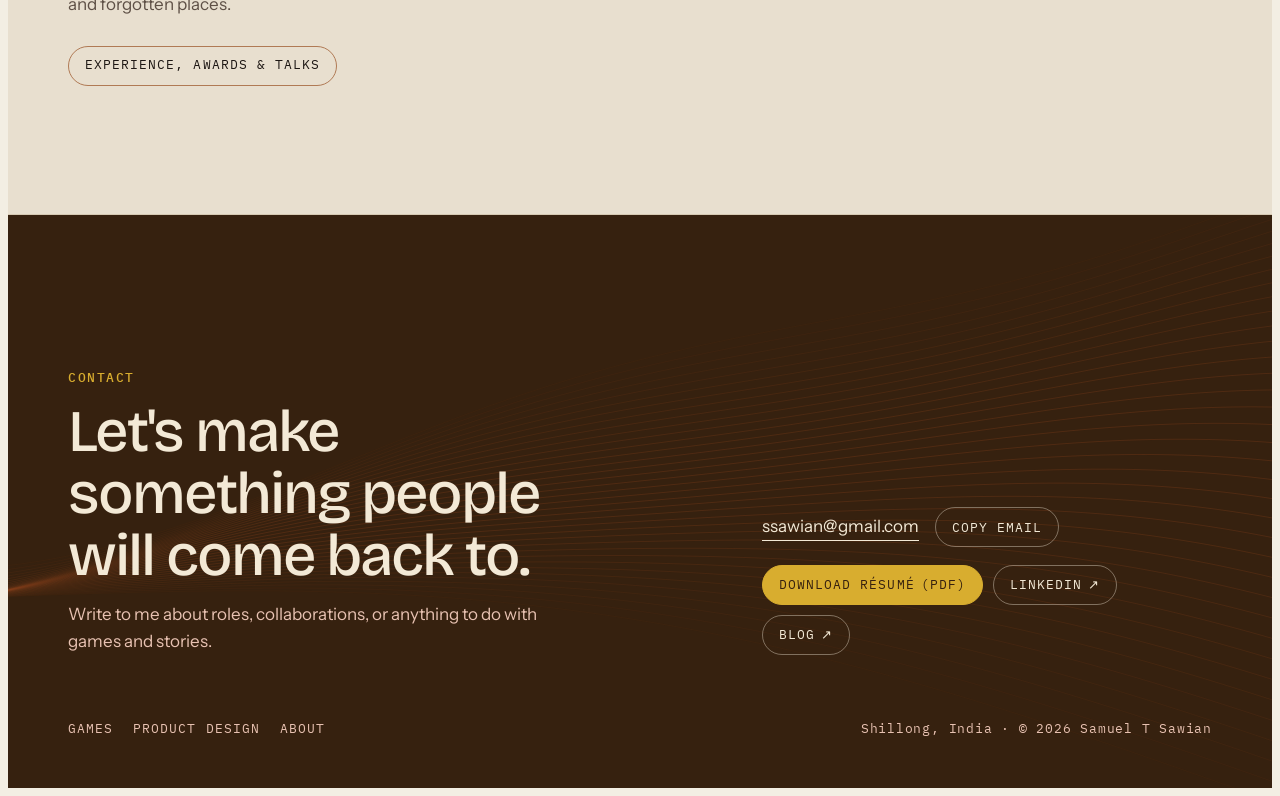
==== commit 42de180d: "Wallpaper look site-wide; fix 10 usability gaps; résumé download - Contact section with copyable ema" ====
--- a/index.html
+++ b/index.html
@@ -8,8 +8,8 @@
 <meta name="author" content="Samuel T Sawian">
 <meta name="robots" content="index, follow, max-image-preview:large">
 <link rel="canonical" href="https://degrimboy.github.io/portfolio/">
-<meta name="theme-color" content="#131615">
-<meta name="color-scheme" content="dark">
+<meta name="theme-color" content="#f3eee3">
+<meta name="color-scheme" content="light">
 <link rel="icon" href="favicon.ico" sizes="32x32">
 <link rel="icon" href="assets/favicon.svg" type="image/svg+xml">
 <link rel="apple-touch-icon" href="assets/apple-touch-icon.png">
@@ -17,6 +17,7 @@
 <link rel="preload" href="assets/fonts/bricolage-grotesque-latin-wght-normal.woff2" as="font" type="font/woff2" crossorigin>
 <link rel="preload" href="assets/fonts/instrument-sans-latin-400-normal.woff2" as="font" type="font/woff2" crossorigin>
 <link rel="stylesheet" href="assets/site.css">
+<link rel="stylesheet" href="assets/theme-wallpaper.css">
 <meta property="og:site_name" content="Samuel T Sawian">
 <meta property="og:type" content="profile">
 <meta property="og:title" content="Samuel T Sawian | Game Producer &amp; Product Manager">
@@ -31,15 +32,18 @@
 <meta name="twitter:title" content="Samuel T Sawian | Game Producer &amp; Product Manager">
 <meta name="twitter:description" content="Portfolio of Samuel T Sawian, a game producer and product manager from Shillong. Bingo Bash, FarmVille 2, Teen Patti Gold, and product design for social impact.">
 <meta name="twitter:image" content="https://degrimboy.github.io/portfolio/assets/og/home.jpg">
-<script type="application/ld+json">{"@context": "https://schema.org", "@graph": [{"@type": "WebSite", "@id": "https://degrimboy.github.io/portfolio/#website", "url": "https://degrimboy.github.io/portfolio/", "name": "Samuel T Sawian", "inLanguage": "en-IN", "publisher": {"@id": "https://degrimboy.github.io/portfolio/#person"}}, {"@type": "Person", "name": "Samuel T Sawian", "alternateName": "Samuel Sawian", "jobTitle": "Game Producer and Product Manager", "description": "Game producer, product manager and LiveOps lead running live, free-to-play games and digital products, building games since 2010.", "email": "mailto:ssawian@gmail.com", "sameAs": ["https://www.linkedin.com/in/samuelsawian", "https://samuelsawian.substack.com/"], "address": {"@type": "PostalAddress", "addressLocality": "Shillong", "addressRegion": "Meghalaya", "addressCountry": "IN"}, "worksFor": [{"@type": "Organization", "name": "Barking Deer Entertainment"}, {"@type": "Organization", "name": "Dentira"}], "alumniOf": [{"@type": "CollegeOrUniversity", "name": "Vancouver Film School"}, {"@type": "CollegeOrUniversity", "name": "National Institute of Design"}, {"@type": "CollegeOrUniversity", "name": "Bangalore University"}], "knowsLanguage": ["kha", "en", "hi"], "knowsAbout": ["Game design", "Game production", "LiveOps", "Product management", "Free-to-play games", "UX design", "Brand identity"], "@id": "https://degrimboy.github.io/portfolio/#person", "url": "https://degrimboy.github.io/portfolio/", "image": "https://degrimboy.github.io/portfolio/assets/img/portrait.webp"}, {"@type": "WebPage", "name": "Samuel T Sawian | Game Producer & Product Manager", "description": "Portfolio of Samuel T Sawian, a game producer and product manager from Shillong. Bingo Bash, FarmVille 2, Teen Patti Gold, and product design for social impact.", "inLanguage": "en-IN", "url": "https://degrimboy.github.io/portfolio/", "isPartOf": {"@id": "https://degrimboy.github.io/portfolio/#website"}, "primaryImageOfPage": "https://degrimboy.github.io/portfolio/assets/og/home.jpg", "about": {"@type": "Person", "name": "Samuel T Sawian"}}]}</script>
+<script type="application/ld+json">{"@context": "https://schema.org", "@graph": [{"@type": "WebSite", "@id": "https://degrimboy.github.io/portfolio/#website", "url": "https://degrimboy.github.io/portfolio/", "name": "Samuel T Sawian", "inLanguage": "en-IN", "publisher": {"@id": "https://degrimboy.github.io/portfolio/#person"}}, {"@type": "Person", "name": "Samuel T Sawian", "alternateName": "Samuel Sawian", "jobTitle": "Game Producer and Product Manager", "description": "Game producer, product manager and LiveOps lead running live, free-to-play games and digital products, building games since 2010.", "email": "mailto:ssawian@gmail.com", "sameAs": ["https://www.linkedin.com/in/samuelsawian", "https://samuelsawian.substack.com/"], "address": {"@type": "PostalAddress", "addressLocality": "Shillong", "addressRegion": "Meghalaya", "addressCountry": "IN"}, "worksFor": {"@type": "Organization", "name": "Dentira"}, "alumniOf": [{"@type": "CollegeOrUniversity", "name": "Vancouver Film School"}, {"@type": "CollegeOrUniversity", "name": "National Institute of Design"}, {"@type": "CollegeOrUniversity", "name": "Bangalore University"}], "knowsLanguage": ["kha", "en", "hi"], "knowsAbout": ["Game design", "Game production", "LiveOps", "Product management", "Free-to-play games", "UX design", "Brand identity"], "@id": "https://degrimboy.github.io/portfolio/#person", "url": "https://degrimboy.github.io/portfolio/", "image": "https://degrimboy.github.io/portfolio/assets/img/portrait.webp"}, {"@type": "WebPage", "name": "Samuel T Sawian | Game Producer & Product Manager", "description": "Portfolio of Samuel T Sawian, a game producer and product manager from Shillong. Bingo Bash, FarmVille 2, Teen Patti Gold, and product design for social impact.", "inLanguage": "en-IN", "url": "https://degrimboy.github.io/portfolio/", "isPartOf": {"@id": "https://degrimboy.github.io/portfolio/#website"}, "primaryImageOfPage": "https://degrimboy.github.io/portfolio/assets/og/home.jpg", "about": {"@type": "Person", "name": "Samuel T Sawian"}}]}</script>
 <script src="assets/site.js" defer></script>
 </head>
 <body>
 <a class="skip" href="#main">Skip to content</a>
 <header class="top">
   <div class="wrap">
-    <a class="mark" href="./" aria-label="Samuel T Sawian, home">S<span>.</span>T<span>.</span>S</a>
-    <nav class="nav" aria-label="Main"><a href="games/">Games</a><a href="product/">Product</a><a href="about/">About</a></nav>
+    <a class="mark" href="./" aria-label="S.T.S, Samuel T Sawian, home">S<span>.</span>T<span>.</span>S</a>
+    <div class="top-right">
+      <nav class="nav" aria-label="Main"><a href="games/">Games</a><a href="product/">Product design</a><a href="about/">About</a><a href="#contact">Contact</a></nav>
+      
+    </div>
   </div>
 </header>
 <main id="main">
@@ -52,9 +56,17 @@
         <p class="label tagline">Creative director · Storyteller · Forest seeker</p>
         <p class="lede">I've been making games that people come back to every day since 2010. <span>Every feature I build starts with a small story: a farm that has never had a rooster, a scientist searching an alien planet for a missing explorer, a city's ragpickers getting their work back.</span></p>
       </div>
-      <div class="portrait"><img src="assets/img/portrait.webp" srcset="assets/img/portrait-800.webp 800w, assets/img/portrait.webp 1208w" sizes="(max-width: 900px) 300px, 380px" alt="Black and white portrait of Samuel T Sawian seated by a window" width="1208" height="1815" fetchpriority="high"></div>
+      <div class="portrait"><picture><source type="image/avif" srcset="assets/img/portrait-wallpaper-480.avif 480w, assets/img/portrait-wallpaper-800.avif 800w, assets/img/portrait-wallpaper.avif 1200w" sizes="(max-width: 900px) 100vw, 50vw"><img src="assets/img/portrait-wallpaper.webp" srcset="assets/img/portrait-wallpaper-480.webp 480w, assets/img/portrait-wallpaper-800.webp 800w, assets/img/portrait-wallpaper.webp 1200w" sizes="(max-width: 900px) 100vw, 50vw" alt="Samuel T Sawian looking up with a smile, in front of a hand-drawn jungle wallpaper" width="1200" height="1600" fetchpriority="high"></picture></div>
     </div>
   </section>
+
+  <section class="platforms" aria-labelledby="plat-title">
+    <div class="wrap">
+      <h2 class="label plat-title" id="plat-title">Games I've shipped, by platform</h2>
+      <div class="plats"><div class="plat"><h3 class="label">Facebook</h3><ul><li><a href="games/farmville-2/">FarmVille 2</a></li><li><a href="games/bingo-bash/">Bingo Bash</a></li></ul></div><div class="plat"><h3 class="label">iOS &amp; Android</h3><ul><li><a href="games/bingo-bash/">Bingo Bash</a></li><li><a href="games/teen-patti-gold/">Teen Patti Gold</a></li><li class="nolink">Kitty Journey</li><li><a href="games/gameloft/">Asphalt</a></li><li><a href="games/gameloft/">Assassin's Creed</a></li><li><a href="games/gameloft/">Spider-Man</a></li><li><a href="games/gameloft/">Avatar</a></li></ul></div><div class="plat"><h3 class="label">PC</h3><ul><li><a href="games/dr-nero/">Dr Nero</a></li><li><a href="games/stellar-forever/">Stellar Forever</a></li><li class="nolink">Die Beaver Die</li></ul></div><div class="plat"><h3 class="label">Xbox</h3><ul><li><a href="games/stellar-forever/">Stellar Forever</a></li></ul></div><div class="plat"><h3 class="label">Web</h3><ul><li><a href="games/teen-patti-gold/">Teen Patti Gold</a></li></ul></div></div>
+    </div>
+  </section>
+
 
   <section class="section" aria-labelledby="work-title">
     <div class="wrap">
@@ -64,17 +76,17 @@
       </div>
       <div class="work-grid"><a class="work-card" href="games/bingo-bash/">
         <div class="blob "><img src="assets/img/bingo.webp" alt="Bingo Bash key art" width="643" height="297" loading="lazy" decoding="async"></div>
-        <span class="meta">GSN Games · Social casino</span><h3>Bingo Bash</h3><p>The world's #1 free-to-play bingo game, acquired by GSN for $165M.</p></a><a class="work-card" href="games/farmville-2/">
+        <span class="meta">GSN Games · Social casino</span><h3>Bingo Bash</h3><p>A room full of strangers, a caller, and the hope that the next number is yours.</p></a><a class="work-card" href="games/farmville-2/">
         <div class="blob b2"><img src="assets/img/farmville.webp" srcset="assets/img/farmville-800.webp 800w, assets/img/farmville.webp 1440w" sizes="(max-width: 560px) 100vw, (max-width: 900px) 50vw, 33vw" alt="FarmVille 2 farm scene" width="1440" height="652" loading="lazy" decoding="async"></div>
-        <span class="meta">Zynga · Simulation</span><h3>FarmVille 2</h3><p>Led the content team for a game that peaked at 40M monthly players.</p></a><a class="work-card" href="games/teen-patti-gold/">
+        <span class="meta">Zynga · Simulation</span><h3>FarmVille 2</h3><p>Forty million farmers, and the first rooster in FarmVille's history.</p></a><a class="work-card" href="games/teen-patti-gold/">
         <div class="blob b3"><img src="assets/img/teenpatti.webp" srcset="assets/img/teenpatti-800.webp 800w, assets/img/teenpatti.webp 916w" sizes="(max-width: 560px) 100vw, (max-width: 900px) 50vw, 33vw" alt="Teen Patti Gold card table" width="916" height="618" loading="lazy" decoding="async"></div>
-        <span class="meta">Moonfrog Labs · Card game</span><h3>Teen Patti Gold</h3><p>A top-grossing three-card game with more than 4M monthly players.</p></a><a class="work-card" href="games/dr-nero/">
+        <span class="meta">Moonfrog Labs · Card game</span><h3>Teen Patti Gold</h3><p>The card game of Indian family gatherings, carried onto phones.</p></a><a class="work-card" href="games/dr-nero/">
         <div class="blob b2"><img src="assets/img/nero-1.webp" srcset="assets/img/nero-1-800.webp 800w, assets/img/nero-1.webp 1000w" sizes="(max-width: 560px) 100vw, (max-width: 900px) 50vw, 33vw" alt="Dr Nero isometric jungle" width="1000" height="697" loading="lazy" decoding="async"></div>
-        <span class="meta">Serious game · RPG</span><h3>The Curious Case of Dr Nero</h3><p>An RPG that teaches research scientists to collaborate.</p></a><a class="work-card" href="product/recycled-earth/">
+        <span class="meta">Serious game · RPG</span><h3>The Curious Case of Dr Nero</h3><p>How do you teach scientists to share? Send them to an alien planet.</p></a><a class="work-card" href="product/recycled-earth/">
         <div class="blob "><img src="assets/img/re-challenge.webp" srcset="assets/img/re-challenge-800.webp 800w, assets/img/re-challenge.webp 1260w" sizes="(max-width: 560px) 100vw, (max-width: 900px) 50vw, 33vw" alt="Women sorting plastic waste" width="1260" height="951" loading="lazy" decoding="async"></div>
-        <span class="meta">UX · Branding · Android</span><h3>Recycled Earth</h3><p>Waste collection that put Mumbai's ragpickers back to work. Featured by UNICEF.</p></a><a class="work-card" href="product/meghalayan-age/">
+        <span class="meta">UX · Branding · Android</span><h3>Recycled Earth</h3><p>When Mumbai changed how it collected rubbish, its ragpickers lost their work. This gave it back.</p></a><a class="work-card" href="product/meghalayan-age/">
         <div class="blob b3"><img src="assets/img/ma-box.webp" srcset="assets/img/ma-box-800.webp 800w, assets/img/ma-box.webp 1280w" sizes="(max-width: 560px) 100vw, (max-width: 900px) 50vw, 33vw" alt="Lakadong turmeric premium packaging" width="1280" height="896" loading="lazy" decoding="async"></div>
-        <span class="meta">Brand · Packaging</span><h3>Meghalayan Age</h3><p>Brand and packaging for Meghalaya's finest produce.</p></a></div>
+        <span class="meta">Brand · Packaging</span><h3>Meghalayan Age</h3><p>Turmeric with the highest curcumin in the world deserved a brand to match.</p></a></div>
       <div class="actions" style="margin-top:clamp(40px,6vw,64px)">
         <a class="btn solid" href="games/">All games</a>
         <a class="btn" href="product/">All product work</a>
@@ -86,9 +98,9 @@
   <section class="proof" aria-labelledby="proof-title">
     <h2 id="proof-title" class="visually-hidden">By the numbers</h2>
     <div class="stats">
-      <div class="stat"><b>40M</b><span>Monthly active users at FarmVille 2's peak</span></div>
-      <div class="stat"><b>1M</b><span>Daily active users on Bingo Bash</span></div>
-      <div class="stat"><b>$165M</b><span>Bingo Bash studio acquisition by GSN</span></div>
+      <div class="stat"><b>40M</b><span>Monthly players at FarmVille 2's peak</span></div>
+      <div class="stat"><b>1M</b><span>Daily players on Bingo Bash</span></div>
+      <div class="stat"><b>4M+</b><span>Monthly players on Teen Patti Gold</span></div>
       <div class="stat"><b>2010</b><span>Building games since</span></div>
     </div>
   </section>
@@ -101,24 +113,36 @@
         <div class="lead prose"><p>Senior Producer and Product Manager, running live, free-to-play games and digital products end-to-end since 2010. I lead distributed, multi-disciplinary teams — engineering, QA, art, sound, localisation — through full production pipelines, using Agile and Waterfall to keep delivery on track. My background also spans LiveOps and post-launch optimisation on high-revenue titles.</p><p>On weekends, you'll find me foraging for lost stories, old forests, and forgotten places.</p></div>
         <div class="actions" style="margin-top:28px"><a class="btn" href="about/">Experience, awards &amp; talks</a></div>
       </div>
-      <ul class="roles" aria-label="Current roles">
+      <ul class="roles" aria-label="Recent roles">
         <li><b>Product Manager</b><span>Dentira · Apr 2025 – present</span></li>
-        <li><b>CEO &amp; Co-founder</b><span>Barking Deer Entertainment · 2018 – present</span></li>
         <li><b>Visiting Faculty</b><span>National Institute of Design · 2024 – 2025</span></li>
+        <li><b>CEO &amp; Co-founder</b><span>Barking Deer Entertainment · 2018 – 2025</span></li>
       </ul>
     </div>
   </section>
 </main>
-<footer class="end">
+<footer class="end" id="contact" aria-labelledby="contact-title">
   <canvas id="waves2" aria-hidden="true"></canvas>
   <div class="wrap foot">
-    <div class="foot-top">
-      <p>Samuel T Sawian<span style="color:var(--accent)">.</span></p>
-      <ul class="foot-links"><li><a href="games/">Games</a></li><li><a href="product/">Product</a></li><li><a href="about/">About</a></li><li><a href="mailto:ssawian@gmail.com">ssawian@gmail.com</a></li><li><a href="https://www.linkedin.com/in/samuelsawian" target="_blank" rel="noopener">LinkedIn</a></li><li><a href="https://samuelsawian.substack.com/" target="_blank" rel="noopener">Blog</a></li></ul>
+    <div class="contact">
+      <div>
+        <p class="label">Contact</p>
+        <h2 id="contact-title">Let's make something people will come back to.</h2>
+        <p class="contact-note">Write to me about roles, collaborations, or anything to do with games and stories.</p>
+      </div>
+      <div class="contact-actions">
+        <div class="email-row"><a class="email" href="mailto:ssawian@gmail.com">ssawian@gmail.com</a><button type="button" class="btn copy" data-copy="ssawian@gmail.com">Copy email</button></div>
+        <div class="actions">
+          <a class="btn solid" href="assets/docs/SamuelTSawian_Resume.pdf" download>Download résumé <span class="hint">(PDF)</span></a>
+          <a class="btn" href="https://www.linkedin.com/in/samuelsawian" target="_blank" rel="noopener">LinkedIn<span class="visually-hidden"> (opens in a new tab)</span><span aria-hidden="true"> ↗</span></a>
+          <a class="btn" href="https://samuelsawian.substack.com/" target="_blank" rel="noopener">Blog<span class="visually-hidden"> (opens in a new tab)</span><span aria-hidden="true"> ↗</span></a>
+        </div>
+      </div>
     </div>
-    <div class="row"><span>Shillong, India</span><span>© 2026 Samuel T Sawian</span></div>
+    <div class="row"><ul class="foot-links"><li><a href="games/">Games</a></li><li><a href="product/">Product design</a></li><li><a href="about/">About</a></li></ul><span>Shillong, India · © 2026 Samuel T Sawian</span></div>
   </div>
 </footer>
+
 <dialog class="lb" id="lb" aria-label="Image viewer">
   <button type="button" id="lbClose">Close</button>
   <img id="lbImg" alt="">
--- a/assets/site.css
+++ b/assets/site.css
@@ -272,6 +272,7 @@
   .zoom{transition:none}
 }
 
+[hidden]{display:none!important}
 /* ---------- multi-page additions ---------- */
 .skip{position:absolute;left:-9999px;top:calc(8px + env(safe-area-inset-top,0px));z-index:60;background:var(--accent);color:#06110e;padding:10px 16px;border-radius:8px;font-weight:600;text-decoration:none}
 .skip:focus{left:16px}
@@ -398,3 +399,106 @@
 /* numbers strip on the home page */
 .proof{border-bottom:1px solid var(--line)}
 .proof .stats{border-top:1px solid var(--line)}
+.sites{display:grid;grid-template-columns:repeat(3,minmax(0,1fr));gap:clamp(24px,3vw,40px)}
+.sites article{display:grid;gap:12px;align-content:start;padding:clamp(20px,3vw,28px);border:1px solid var(--line);border-radius:20px;background:var(--bg);min-width:0}
+.sites h3{font-family:var(--display)}
+.sites p{color:var(--muted)}
+.sites .btn{justify-self:start;text-transform:none;letter-spacing:.02em}
+@media (max-width:900px){.sites{grid-template-columns:minmax(0,1fr)}}
+.sites article{grid-template-rows:auto auto 1fr auto}
+/* Player settings */
+.top-right{display:flex;align-items:center;gap:clamp(12px,2.5vw,24px);position:relative}
+.settings-btn{display:grid;place-items:center;width:40px;height:40px;border-radius:50%;border:1px solid var(--line);background:transparent;color:var(--fg);cursor:pointer;transition:border-color .2s,color .2s}
+.settings-btn:hover,.settings-btn[aria-expanded="true"]{border-color:var(--accent);color:var(--accent)}
+.settings{position:absolute;right:0;top:calc(100% + 12px);width:min(300px,calc(100vw - 32px));background:var(--bg);border:1px solid var(--line);border-radius:20px;padding:20px;display:grid;gap:14px;box-shadow:0 16px 40px rgba(0,0,0,.12);z-index:30}
+.settings .opt{display:flex;justify-content:space-between;align-items:center;gap:12px;font-size:var(--fs-m)}
+.settings .note{font-size:var(--fs-s);color:var(--muted)}
+.switch{position:relative;width:48px;height:28px;border-radius:999px;border:1px solid var(--accent-dim);background:var(--surface);cursor:pointer;padding:0}
+.switch span{position:absolute;top:3px;left:3px;width:20px;height:20px;border-radius:50%;background:var(--muted);transition:transform .2s,background .2s}
+.switch[aria-checked="true"]{background:var(--accent);border-color:var(--accent)}
+.switch[aria-checked="true"] span{transform:translateX(20px);background:var(--bg)}
+.seg{display:flex;border:1px solid var(--accent-dim);border-radius:999px;overflow:hidden}
+.seg button{border:0;background:transparent;color:var(--fg);font-family:var(--mono);font-size:var(--fs-s);padding:8px 12px;cursor:pointer;min-height:36px}
+.seg button[aria-pressed="true"]{background:var(--accent);color:var(--bg)}
+html.text-large{font-size:115%}
+html.no-motion *,html.no-motion *::before,html.no-motion *::after{animation:none!important;transition:none!important;scroll-behavior:auto!important}
+@media (max-width:520px){.top-right{gap:10px}.settings-btn{width:36px;height:36px}}
+
+/* Fair play strip */
+.fair{border-bottom:1px solid var(--line)}
+.fair .wrap{display:grid;grid-template-columns:minmax(0,200px) minmax(0,1fr);gap:16px 24px;align-items:center;padding-block:22px}
+.fair ul{list-style:none;margin:0;padding:0;display:flex;flex-wrap:wrap;gap:8px 10px}
+.fair li{display:inline-flex;align-items:center;gap:8px;font-size:var(--fs-s);font-family:var(--mono);letter-spacing:.04em;padding:6px 12px;border:1px solid var(--line);border-radius:999px;color:var(--fg)}
+.fair li::before{content:"";width:9px;height:10px;background:var(--accent);clip-path:polygon(25% 0,75% 0,100% 50%,75% 100%,25% 100%,0 50%)}
+@media (max-width:700px){.fair .wrap{grid-template-columns:minmax(0,1fr)}}
+
+/* How I design */
+.principles{display:grid;grid-template-columns:repeat(4,minmax(0,1fr));gap:clamp(16px,2.5vw,28px)}
+.principle{position:relative;display:grid;gap:12px;align-content:start;padding:clamp(22px,3vw,30px);background:var(--surface);border-radius:20px;min-width:0}
+.principle .hex{width:46px;height:52px;display:grid;place-items:center;background:var(--accent);color:var(--bg);clip-path:polygon(50% 0,100% 25%,100% 75%,50% 100%,0 75%,0 25%);font-family:var(--mono);font-size:var(--fs-s);font-weight:500}
+.principle h3{font-family:var(--display)}
+.principle p{color:var(--muted)}
+.principle a{font-family:var(--mono);font-size:var(--fs-s);color:var(--accent);text-decoration:none;letter-spacing:.04em;margin-top:auto}
+.principle a:hover{text-decoration:underline}
+@media (max-width:1000px){.principles{grid-template-columns:repeat(2,minmax(0,1fr))}}
+@media (max-width:560px){.principles{grid-template-columns:minmax(0,1fr)}}
+/* Platforms band: games shipped on each platform */
+.platforms{border-bottom:1px solid var(--line);background:var(--surface)}
+.plats{display:grid;grid-template-columns:repeat(5,auto);justify-content:space-between;padding-block:clamp(24px,3.5vw,36px)}
+.plat{display:grid;gap:10px;align-content:start;padding-inline:clamp(14px,2.4vw,32px);border-left:1px solid var(--line);min-width:0}
+.plat:first-child{border-left:0;padding-left:0}
+.plat h3{margin:0}
+.plat ul{list-style:none;margin:0;padding:0;display:grid;gap:6px 22px;justify-content:start}
+.plat:nth-child(2) ul{grid-template-columns:repeat(2,max-content)}
+.plat li{font-size:var(--fs-m);white-space:nowrap}
+.plat a{color:var(--fg);text-decoration:none;border-bottom:1px solid var(--accent-dim)}
+.plat a:hover{color:var(--accent);border-color:var(--accent)}
+@media (max-width:900px){.plats{grid-template-columns:repeat(2,minmax(0,1fr));justify-content:stretch;gap:24px 0}.plat:nth-child(odd){border-left:0;padding-left:0}.plat:nth-child(2){grid-column:span 1}}
+@media (max-width:520px){.plats{grid-template-columns:minmax(0,1fr)}.plat{border-left:0;padding-left:0}.plat ul,.plat:nth-child(2) ul{display:flex;flex-wrap:wrap;gap:6px 16px}}
+
+/* ---------- heuristic fixes ---------- */
+/* zoomable images are buttons (keyboard reachable) */
+.zoom-btn{position:relative;display:block;width:100%;height:100%;padding:0;margin:0;border:0;background:none;cursor:zoom-in;border-radius:inherit;color:inherit;font:inherit}
+.zoom-btn img{width:100%;height:100%}
+.zoom-hint{position:absolute;right:10px;bottom:10px;width:32px;height:32px;display:grid;place-items:center;border-radius:50%;background:color-mix(in srgb, var(--bg) 88%, transparent);color:var(--fg);font-size:var(--fs-s);opacity:0;transition:opacity .2s;pointer-events:none}
+.zoom-btn:hover .zoom-hint,.zoom-btn:focus-visible .zoom-hint{opacity:1}
+.zoom-btn:focus-visible{outline:2px solid var(--accent);outline-offset:3px}
+.foodline .zoom-btn{width:auto;height:auto;flex:0 0 auto}
+.foodline .zoom-btn img{height:220px;width:auto}
+.phone .zoom-btn{width:132px;height:auto}
+.shots .zoom-btn,.pages .zoom-btn,.pack .zoom-btn{height:auto}
+.gallery .zoom-btn{height:100%}
+.gallery .zoom-btn img{height:100%;object-fit:cover}
+@media (max-width:520px){.foodline .zoom-btn img{height:170px}}
+
+/* contact section in the footer */
+.foot{gap:48px}
+.contact{display:grid;grid-template-columns:minmax(0,7fr) minmax(0,5fr);gap:clamp(28px,5vw,64px);align-items:end}
+.contact h2{margin-top:12px;max-width:16ch}
+.contact-note{margin-top:14px;max-width:44ch}
+.contact-actions{display:grid;gap:18px;justify-items:start}
+.email-row{display:flex;flex-wrap:wrap;align-items:center;gap:10px 16px}
+.email{font-size:var(--fs-m);text-decoration:none;border-bottom:1px solid currentColor;user-select:all}
+.copy{cursor:pointer;background:transparent}
+.btn .hint{opacity:1}
+.end .row{align-items:center}
+.end .foot-links{gap:4px 20px}
+@media (max-width:900px){.contact{grid-template-columns:minmax(0,1fr)}}
+
+/* nav fits on phones: wraps below the logo */
+@media (max-width:600px){
+  .top .wrap{height:auto;flex-wrap:wrap;row-gap:4px;padding-block:10px}
+  .top-right{width:100%}
+  .nav{width:100%;justify-content:space-between;gap:8px}
+  html{scroll-padding-top:110px}
+}
+
+/* platforms band label and unlinked names */
+.plat-title{margin:0 0 18px;padding-top:clamp(24px,3.5vw,36px)}
+.platforms .plats{padding-top:0}
+.plat li.nolink{color:var(--muted)}
+
+/* video fallback link */
+.yt-out{font-family:var(--mono);font-size:var(--fs-s);color:var(--accent);text-decoration:none;letter-spacing:.04em;justify-self:start}
+.yt-out:hover{text-decoration:underline}
+.portrait picture{display:block;width:100%;height:100%}
--- a/assets/theme-wallpaper.css
+++ b/assets/theme-wallpaper.css
@@ -0,0 +1,73 @@
+/* "Wallpaper" palette, from Samuel's photo against a hand-drawn jungle wallpaper:
+   cream ground, ink linework, rust and umber leaves, mustard and dusty-pink highlights. */
+:root{
+  --bg:#f3eee3;        /* wallpaper ground */
+  --surface:#e8dfcf;
+  --line:#d6c9b3;
+  --fg:#1d1714;        /* ink linework */
+  --muted:#5e5046;
+  --accent:#94461f;    /* rust leaf */
+  --accent-dim:#b07a55;
+  --umber:#36210f;     /* deep leaf shadow */
+  --cream:#f3e9d6;
+  --mustard:#d8ad2f;
+  --pink:#e8c2b2;
+  --wave:#d8ad2f;
+  color-scheme:light;
+}
+.top{background:color-mix(in srgb, var(--bg) 88%, transparent)}
+.btn.solid{color:var(--bg)}
+.btn.solid:hover{color:var(--accent)}
+.skip{color:var(--bg)}
+.hero h1 em,.mark span{color:var(--accent)}
+.blob,.work-card .blob{background:var(--surface)}
+
+/* Hero: the photograph on the left, his gaze leading to the text */
+.hero{min-height:clamp(560px, 82vh, 840px);display:flex;align-items:center}
+.hero #waves{display:none}
+.hero .wrap{width:100%;grid-template-columns:minmax(0,1fr);padding-block:clamp(56px,8vw,96px);position:static}
+.hero .wrap > div:first-child{max-width:min(540px, 44vw);margin-left:auto;position:relative;z-index:1}
+.hero .portrait{position:absolute;top:0;left:0;bottom:0;width:50%;max-width:none;aspect-ratio:auto;border-radius:0;animation:none;background:var(--surface)}
+.hero .portrait img{filter:none;object-position:55% 22%}
+.hero .portrait::after{content:"";position:absolute;inset:0;background:linear-gradient(270deg, var(--bg) 0, transparent 12%);pointer-events:none}
+@media (max-width:900px){
+  .hero{display:block;min-height:0}
+  .hero .wrap{display:flex;flex-direction:column-reverse;gap:32px;padding-block:0 48px;padding-inline:0;position:relative}
+  .hero .wrap > div:first-child{max-width:none;margin-left:0;padding-inline:var(--gut)}
+  .hero .portrait{position:relative;width:100%;aspect-ratio:4/5;max-height:72vh}
+  .hero .portrait::after{background:linear-gradient(0deg, var(--bg) 0, transparent 16%)}
+}
+
+.fair li::before{background:var(--mustard)}
+
+/* Numbers band and footer: deep umber, mustard and pink highlights */
+.proof{background:var(--umber);border:0}
+.proof .stats{background:transparent;border-color:color-mix(in srgb, var(--cream) 14%, transparent)}
+.proof .stat{border-color:color-mix(in srgb, var(--cream) 14%, transparent)}
+.proof .stat b{color:var(--cream)}
+.proof .stat span{color:var(--pink)}
+.end{background:var(--umber);border:0;--wave:#d8ad2f}
+.end .foot-top p{color:var(--cream)}
+.end .foot-top p span{color:var(--mustard)!important}
+.end .foot-links a,.end .row{color:var(--pink)}
+.end .foot-links a:hover{color:var(--mustard)}
+dialog.lb button{background:var(--bg);color:var(--fg)}
+/* contact section on the umber footer */
+.end .label{color:var(--mustard)}
+.end h2,.end .email{color:var(--cream)}
+.end .contact-note{color:var(--pink)}
+.end .btn{color:var(--cream);border-color:color-mix(in srgb, var(--cream) 40%, transparent)}
+.end .btn:hover{color:var(--mustard);border-color:var(--mustard);background:transparent}
+.end .btn.solid{background:var(--mustard);border-color:var(--mustard);color:var(--umber)}
+.end .btn.solid:hover{background:transparent;color:var(--mustard)}
+.end a:focus-visible,.end button:focus-visible{outline-color:var(--mustard)}
+/* Gameloft band on the Games page: dark, so the Avatar art reads */
+.band{background:var(--umber)}
+.band > img{opacity:.7}
+.band::after{background:linear-gradient(to top, var(--umber) 12%, color-mix(in srgb, var(--umber) 30%, transparent) 80%)}
+.band h2,.band ul,.band li{color:var(--cream)}
+.band .muted{color:var(--pink)}
+.band .label{color:var(--mustard)}
+.band .btn{color:var(--cream);border-color:color-mix(in srgb, var(--cream) 45%, transparent)}
+a.band:hover .btn{color:var(--mustard);border-color:var(--mustard)}
+@media (max-width:900px){.band > img{opacity:1}}
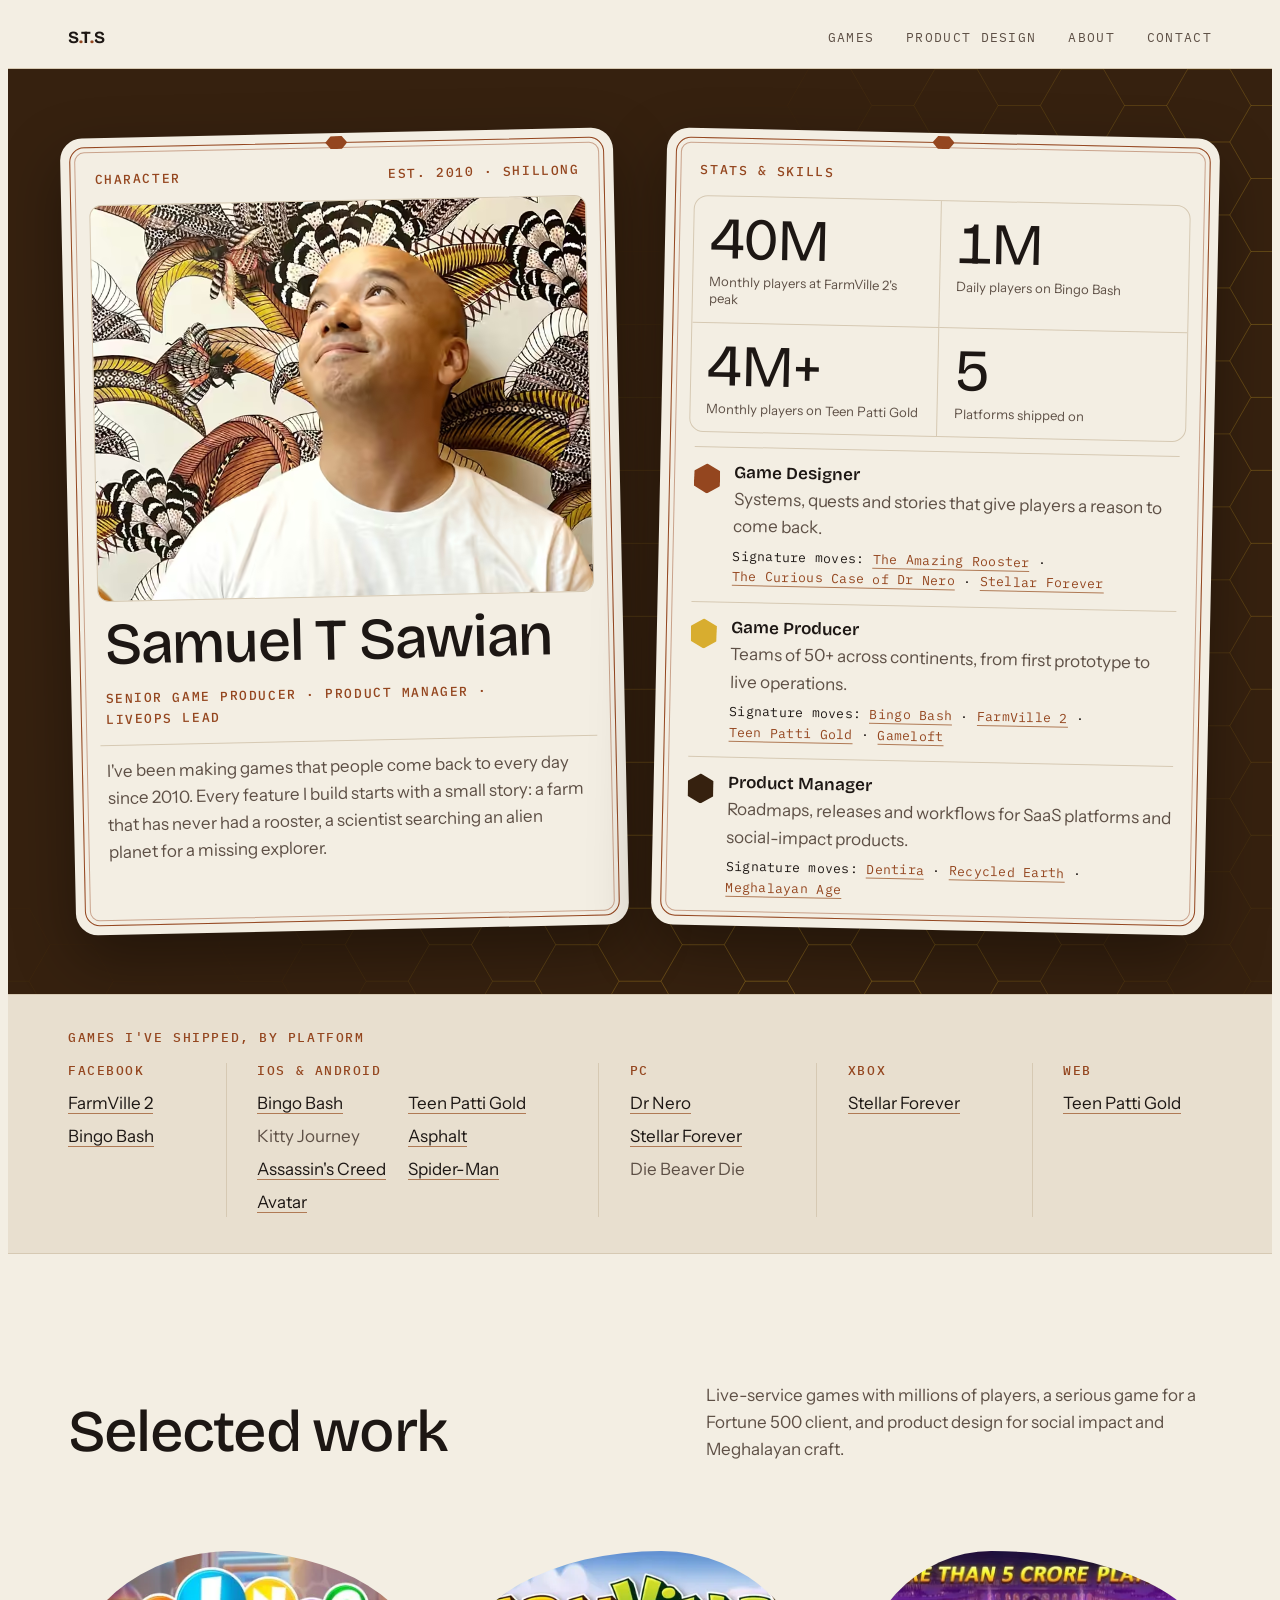
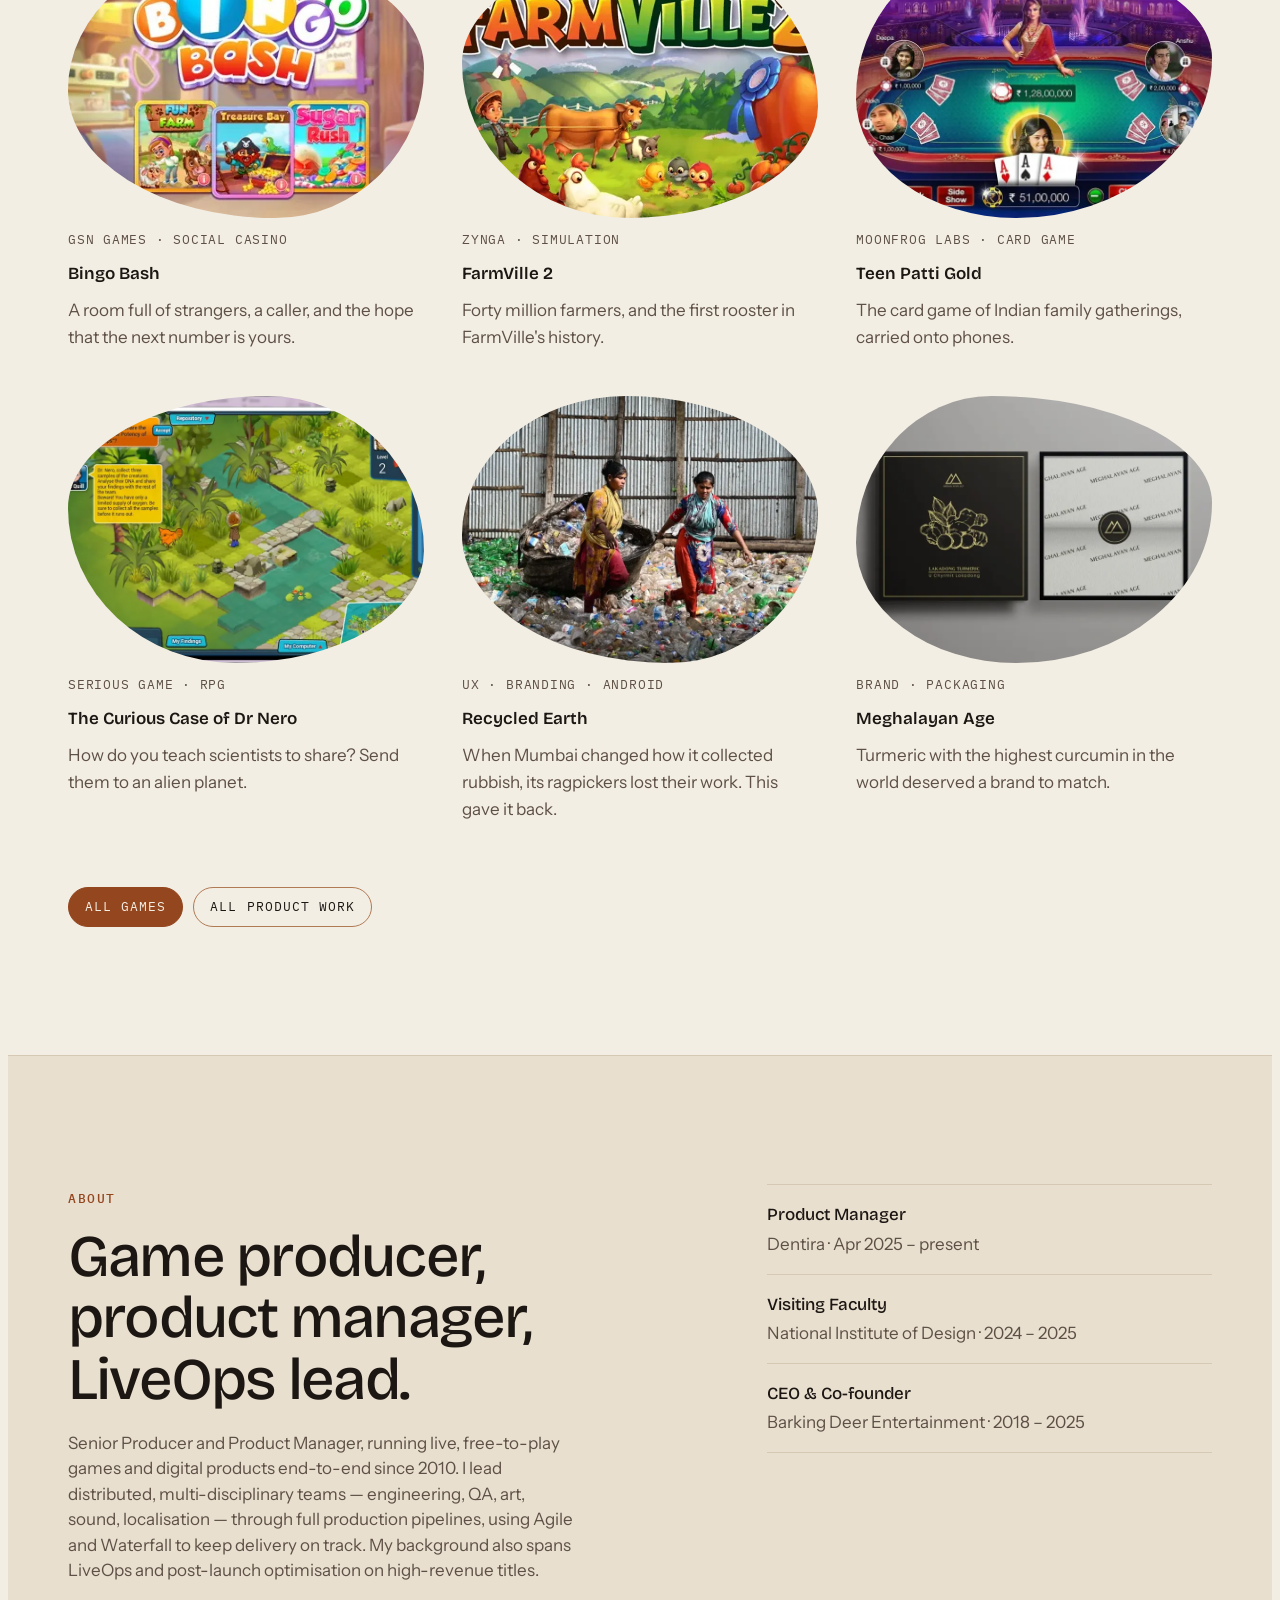
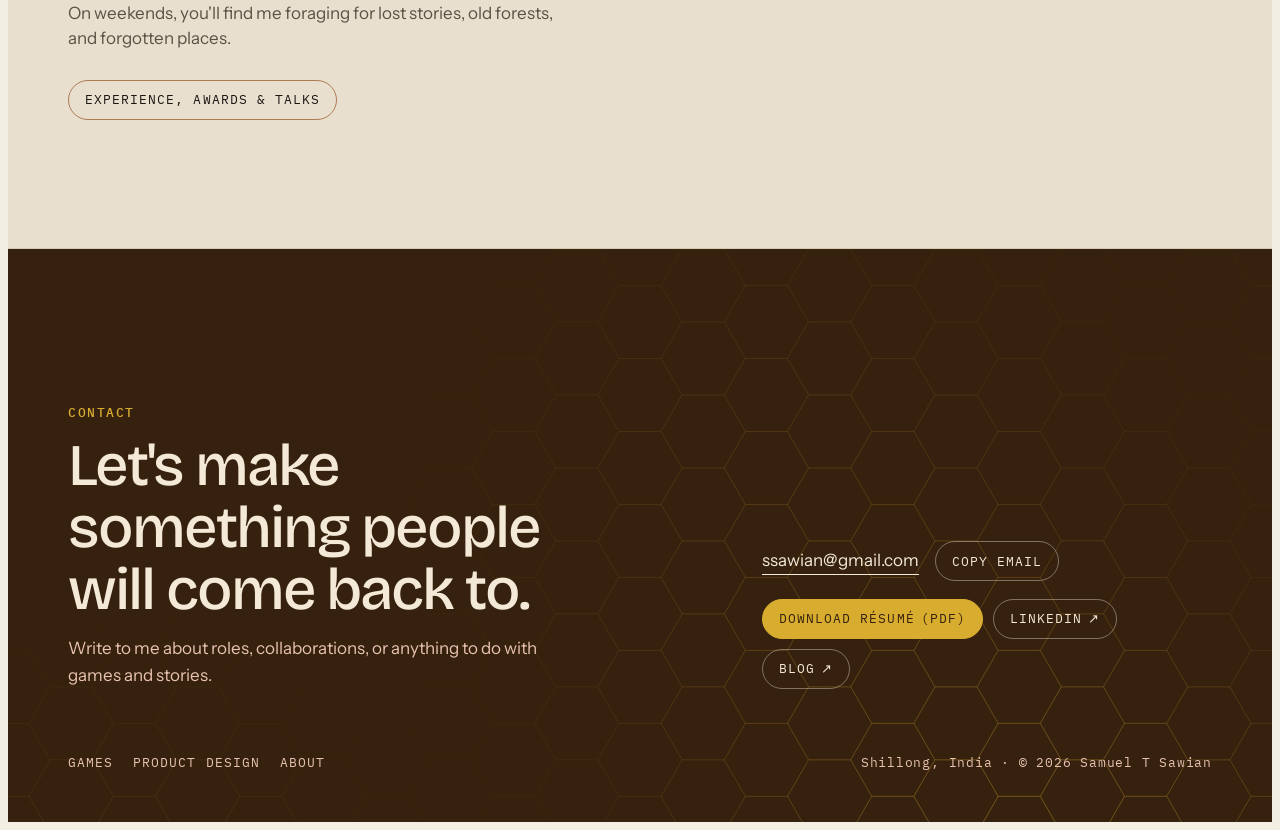
==== commit ec532ea0: "Home hero as an RPG character card - Front: portrait, name, Senior Game Producer · Product Manager ·" ====
--- a/index.html
+++ b/index.html
@@ -48,15 +48,39 @@
 </header>
 <main id="main">
 
-<section class="hero" aria-labelledby="intro-title">
+<section class="cardhero" aria-labelledby="intro-title">
     <canvas id="waves" aria-hidden="true"></canvas>
-    <div class="wrap">
-      <div>
-        <h1 id="intro-title">Samuel T<br>Sawian<em>.</em></h1>
-        <p class="label tagline">Creative director · Storyteller · Forest seeker</p>
-        <p class="lede">I've been making games that people come back to every day since 2010. <span>Every feature I build starts with a small story: a farm that has never had a rooster, a scientist searching an alien planet for a missing explorer, a city's ragpickers getting their work back.</span></p>
-      </div>
-      <div class="portrait"><picture><source type="image/avif" srcset="assets/img/portrait-wallpaper-480.avif 480w, assets/img/portrait-wallpaper-800.avif 800w, assets/img/portrait-wallpaper.avif 1200w" sizes="(max-width: 900px) 100vw, 50vw"><img src="assets/img/portrait-wallpaper.webp" srcset="assets/img/portrait-wallpaper-480.webp 480w, assets/img/portrait-wallpaper-800.webp 800w, assets/img/portrait-wallpaper.webp 1200w" sizes="(max-width: 900px) 100vw, 50vw" alt="Samuel T Sawian looking up with a smile, in front of a hand-drawn jungle wallpaper" width="1200" height="1600" fetchpriority="high"></picture></div>
+    <div class="wrap cards2">
+      <article class="ccard front" aria-label="Character card, front">
+        <div class="ccard-top"><span class="label">Character</span><span class="label">Est. 2010 · Shillong</span></div>
+        <div class="ccard-art"><picture><source type="image/avif" srcset="assets/img/portrait-wallpaper-480.avif 480w, assets/img/portrait-wallpaper-800.avif 800w, assets/img/portrait-wallpaper.avif 1200w" sizes="(max-width: 900px) 100vw, 50vw"><img src="assets/img/portrait-wallpaper.webp" srcset="assets/img/portrait-wallpaper-480.webp 480w, assets/img/portrait-wallpaper-800.webp 800w, assets/img/portrait-wallpaper.webp 1200w" sizes="(max-width: 900px) 100vw, 50vw" alt="Samuel T Sawian looking up with a smile, in front of a hand-drawn jungle wallpaper" width="1200" height="1600" fetchpriority="high"></picture></div>
+        <h1 id="intro-title" class="ccard-name">Samuel T Sawian</h1>
+        <p class="label ccard-class"><span class="nw">Senior Game Producer</span> · <span class="nw">Product Manager</span> · <span class="nw">LiveOps Lead</span></p>
+        <p class="ccard-flavour">I've been making games that people come back to every day since 2010. Every feature I build starts with a small story: a farm that has never had a rooster, a scientist searching an alien planet for a missing explorer.</p>
+      </article>
+      <article class="ccard back" aria-labelledby="stats-title">
+        <div class="ccard-top"><span class="label" id="stats-title">Stats &amp; skills</span></div>
+        <dl class="cstats">
+          <div><dt>Monthly players at FarmVille 2's peak</dt><dd>40M</dd></div>
+          <div><dt>Daily players on Bingo Bash</dt><dd>1M</dd></div>
+          <div><dt>Monthly players on Teen Patti Gold</dt><dd>4M+</dd></div>
+          <div><dt>Platforms shipped on</dt><dd>5</dd></div>
+        </dl>
+        <ul class="cskills">
+          <li>
+            <span class="hex" aria-hidden="true"></span>
+            <div><h2>Game Designer</h2><p>Systems, quests and stories that give players a reason to come back.</p><p class="sig">Signature moves: <a href="games/farmville-2/">The Amazing Rooster</a> · <a href="games/dr-nero/">The Curious Case of Dr Nero</a> · <a href="games/stellar-forever/">Stellar Forever</a></p></div>
+          </li>
+          <li>
+            <span class="hex" aria-hidden="true"></span>
+            <div><h2>Game Producer</h2><p>Teams of 50+ across continents, from first prototype to live operations.</p><p class="sig">Signature moves: <a href="games/bingo-bash/">Bingo Bash</a> · <a href="games/farmville-2/">FarmVille 2</a> · <a href="games/teen-patti-gold/">Teen Patti Gold</a> · <a href="games/gameloft/">Gameloft</a></p></div>
+          </li>
+          <li>
+            <span class="hex" aria-hidden="true"></span>
+            <div><h2>Product Manager</h2><p>Roadmaps, releases and workflows for SaaS platforms and social-impact products.</p><p class="sig">Signature moves: <a href="product/">Dentira</a> · <a href="product/recycled-earth/">Recycled Earth</a> · <a href="product/meghalayan-age/">Meghalayan Age</a></p></div>
+          </li>
+        </ul>
+      </article>
     </div>
   </section>
 
@@ -91,17 +115,6 @@
         <a class="btn solid" href="games/">All games</a>
         <a class="btn" href="product/">All product work</a>
       </div>
-    </div>
-  </section>
-
-
-  <section class="proof" aria-labelledby="proof-title">
-    <h2 id="proof-title" class="visually-hidden">By the numbers</h2>
-    <div class="stats">
-      <div class="stat"><b>40M</b><span>Monthly players at FarmVille 2's peak</span></div>
-      <div class="stat"><b>1M</b><span>Daily players on Bingo Bash</span></div>
-      <div class="stat"><b>4M+</b><span>Monthly players on Teen Patti Gold</span></div>
-      <div class="stat"><b>2010</b><span>Building games since</span></div>
     </div>
   </section>
 
--- a/assets/site.css
+++ b/assets/site.css
@@ -502,3 +502,45 @@
 .yt-out{font-family:var(--mono);font-size:var(--fs-s);color:var(--accent);text-decoration:none;letter-spacing:.04em;justify-self:start}
 .yt-out:hover{text-decoration:underline}
 .portrait picture{display:block;width:100%;height:100%}
+
+/* ---------- Character-card hero (trial) ---------- */
+.cardhero{position:relative;overflow:hidden;background:var(--umber, #2a1a10);border-bottom:1px solid var(--line);--wave:var(--mustard, #d8ad2f)}
+.cardhero #waves{position:absolute;inset:0;width:100%;height:100%;pointer-events:none;display:block}
+.cards2{position:relative;display:grid;grid-template-columns:minmax(0,1fr) minmax(0,1fr);gap:clamp(20px,3vw,40px);padding-block:clamp(36px,5vw,64px);align-items:stretch;perspective:1600px}
+.ccard{position:relative;display:grid;gap:14px;align-content:start;background:var(--bg);color:var(--fg);border-radius:22px;padding:clamp(18px,2.4vw,28px);box-shadow:0 24px 60px rgba(0,0,0,.35);transition:transform .5s cubic-bezier(.2,.7,.2,1);min-width:0}
+/* double-rule card border with hex corner studs */
+.ccard::before{content:"";position:absolute;inset:9px;border:1px solid var(--accent);border-radius:15px;pointer-events:none;box-shadow:inset 0 0 0 4px var(--bg), inset 0 0 0 5px color-mix(in srgb, var(--accent) 45%, transparent)}
+.ccard::after{content:"";position:absolute;top:3px;left:50%;width:22px;height:13px;margin-left:-11px;background:var(--accent);clip-path:polygon(25% 0,75% 0,100% 50%,75% 100%,25% 100%,0 50%)}
+.front{transform:rotate(-1.2deg)}
+.back{transform:rotate(1.2deg)}
+.cards2:hover .front{transform:rotate(-1.2deg) translateY(-6px) rotateY(4deg)}
+.cards2:hover .back{transform:rotate(1.2deg) translateY(-6px) rotateY(-4deg)}
+.ccard-top{display:flex;justify-content:space-between;gap:12px;flex-wrap:wrap;padding:4px 6px 0}
+.ccard-top .label{color:var(--accent)}
+.ccard-art{border-radius:12px;overflow:hidden;aspect-ratio:5/4;background:var(--surface);border:1px solid var(--line)}
+.ccard-art picture,.ccard-art img{display:block;width:100%;height:100%;object-fit:cover;object-position:55% 22%}
+.ccard-name{font-size:var(--fs-l);letter-spacing:-.03em;line-height:1;padding-inline:6px}
+.ccard-class{color:var(--accent);padding-inline:6px}
+.ccard-flavour{color:var(--muted);padding:12px 6px 4px;border-top:1px solid var(--line)}
+.cstats{display:grid;grid-template-columns:repeat(2,minmax(0,1fr));gap:0;margin:0;border:1px solid var(--line);border-radius:14px;overflow:hidden}
+.cstats div{display:flex;flex-direction:column;justify-content:flex-start;gap:4px;padding:14px 16px;border-right:1px solid var(--line);border-bottom:1px solid var(--line)}
+.cstats div:nth-child(2n){border-right:0}
+.cstats div:nth-child(n+3){border-bottom:0}
+.cstats dt{font-size:var(--fs-s);color:var(--muted);line-height:1.35}
+.cstats dd{order:-1;margin:0;font-family:var(--display);font-size:var(--fs-l);line-height:1;letter-spacing:-.02em;font-variant-numeric:tabular-nums;color:var(--fg)}
+.cskills{list-style:none;margin:0;padding:0 6px;display:grid;gap:14px}
+.cskills li{display:grid;grid-template-columns:auto minmax(0,1fr);gap:14px;align-items:start;padding-top:14px;border-top:1px solid var(--line)}
+.cskills .hex{width:26px;height:30px;margin-top:2px;background:var(--accent);clip-path:polygon(50% 0,100% 25%,100% 75%,50% 100%,0 75%,0 25%)}
+.cskills li:nth-child(2) .hex{background:var(--mustard, var(--accent))}
+.cskills li:nth-child(3) .hex{background:var(--umber, var(--fg))}
+.cskills h2{font-family:var(--display);font-size:var(--fs-m);font-weight:600;letter-spacing:0;line-height:1.3}
+.cskills p{color:var(--muted);margin-top:2px}
+.cskills .sig{font-size:var(--fs-s);font-family:var(--mono);letter-spacing:.02em;margin-top:6px;color:var(--fg)}
+.cskills .sig a{white-space:nowrap;color:var(--accent);text-decoration:none;border-bottom:1px solid var(--accent-dim)}
+.cskills .sig a:hover{border-color:var(--accent)}
+@media (max-width:900px){
+  .cards2{grid-template-columns:minmax(0,1fr)}
+  .front,.back,.cards2:hover .front,.cards2:hover .back{transform:none}
+}
+@media (prefers-reduced-motion:reduce){.ccard{transition:none}.cards2:hover .front,.cards2:hover .back{transform:rotate(-1.2deg)}.cards2:hover .back{transform:rotate(1.2deg)}}
+.nw{white-space:nowrap}
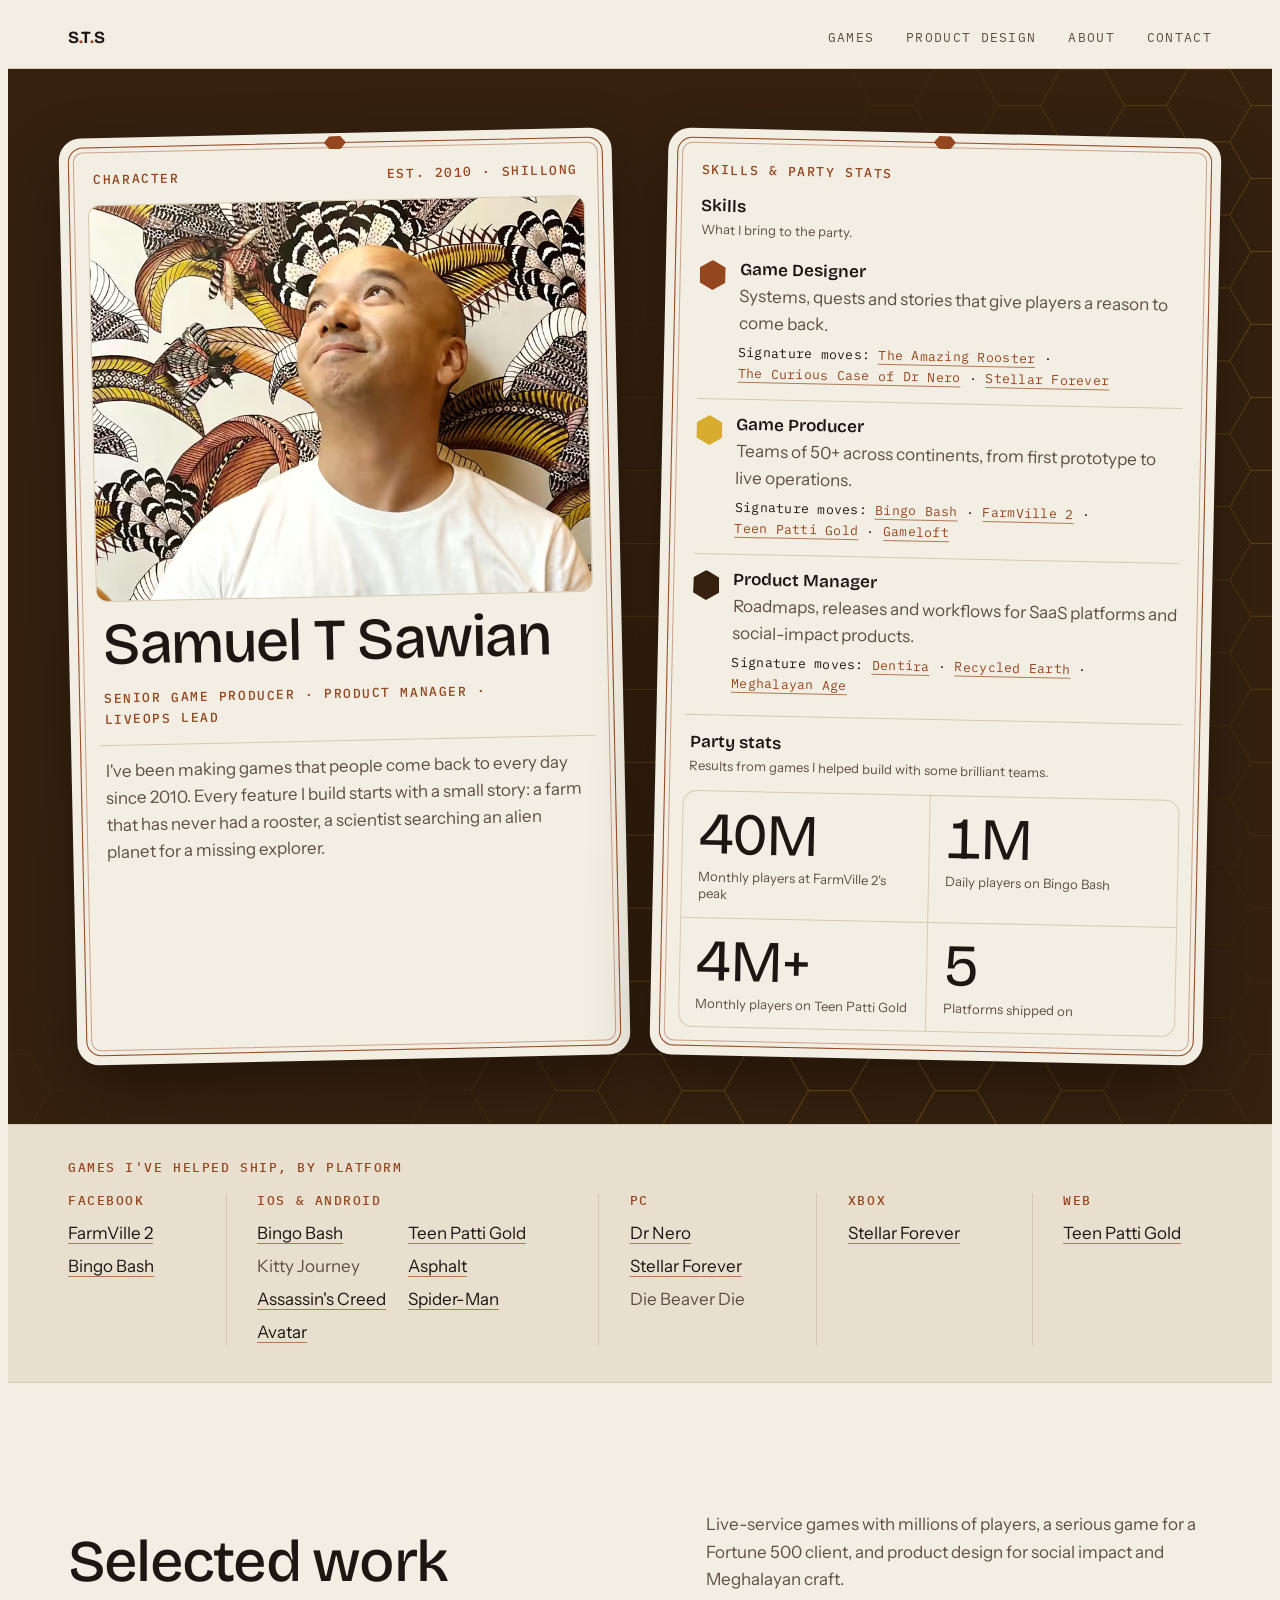
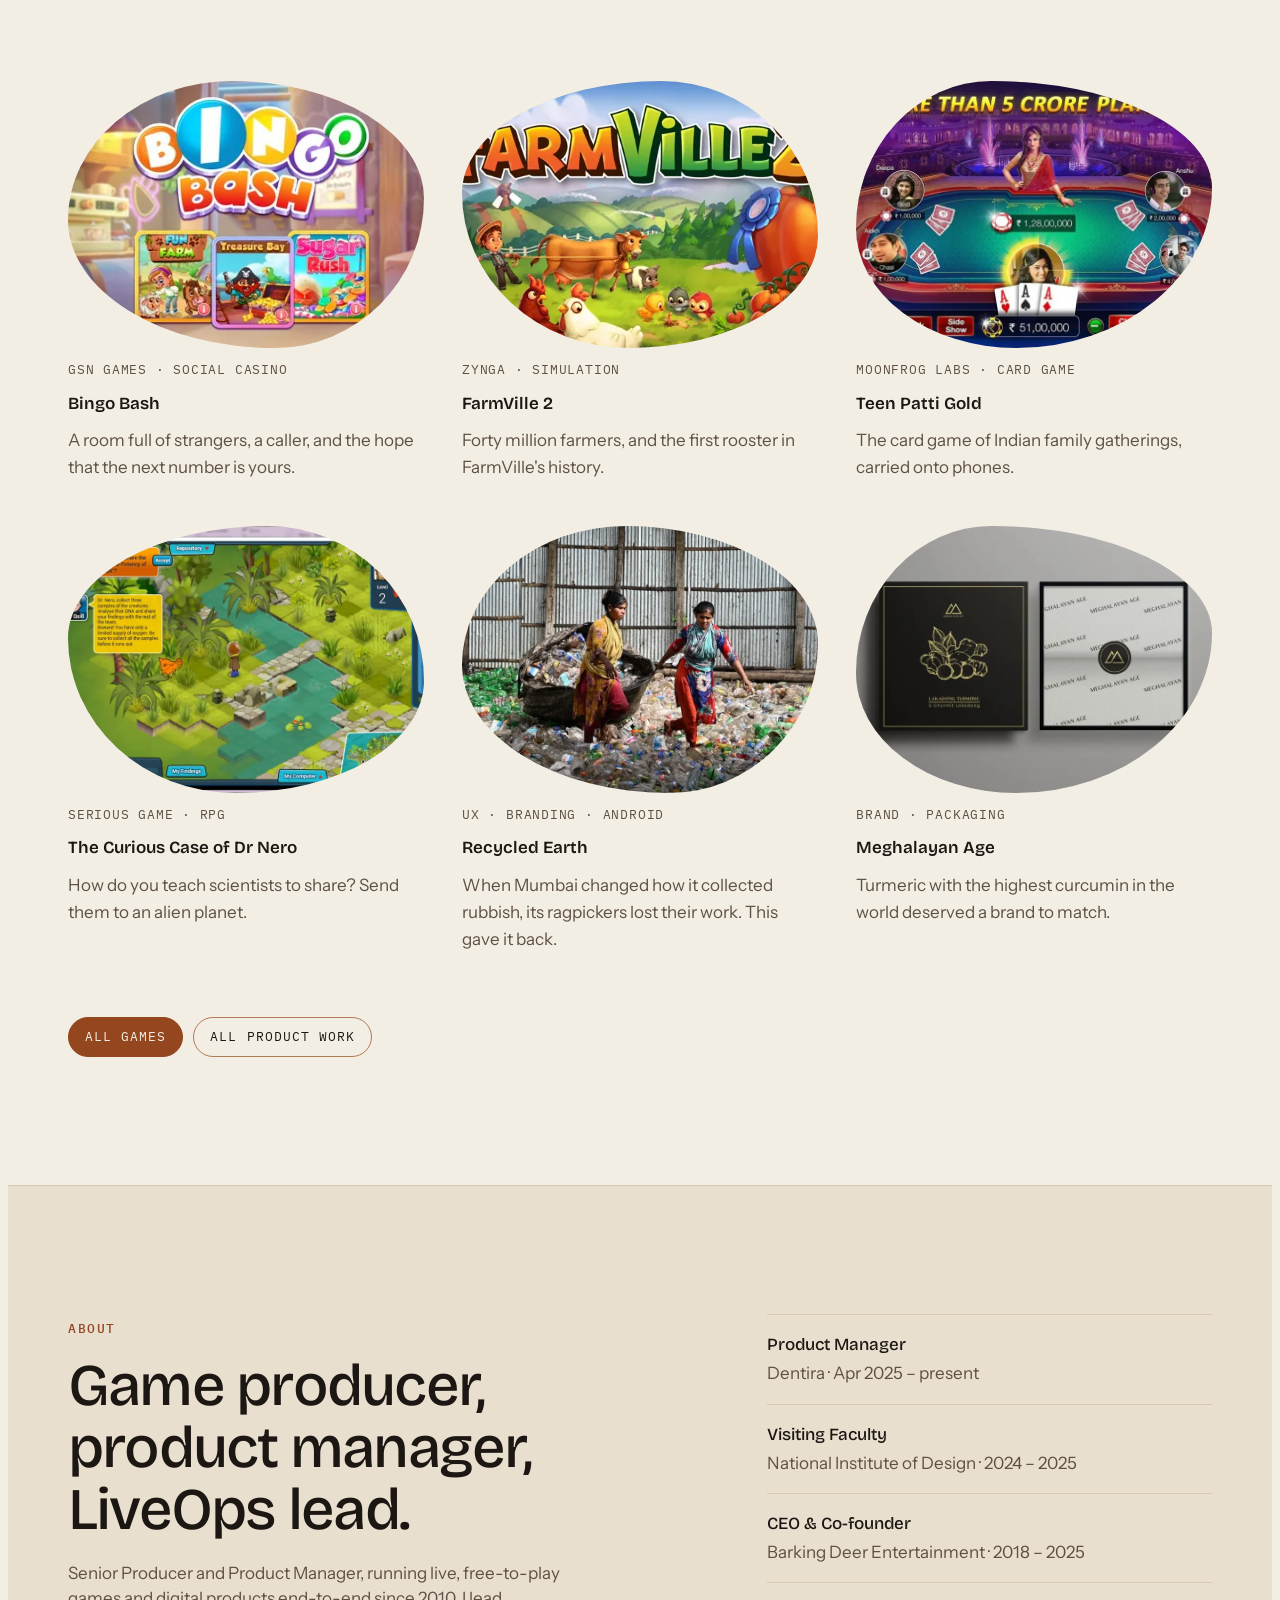
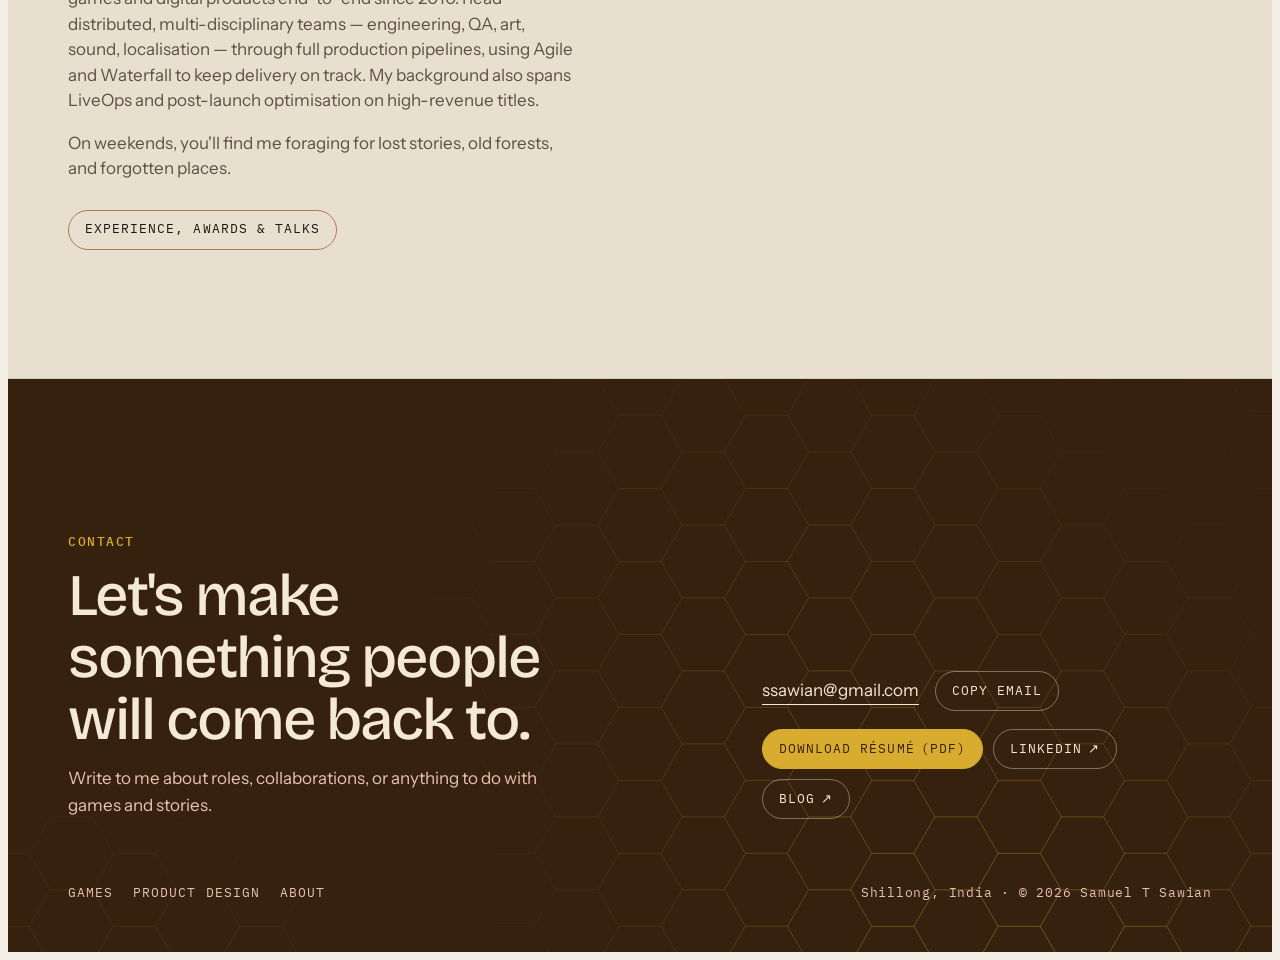
==== commit 219538f6: "Character card: own skills first, team results as party stats - Skills (Game Designer, Game Producer" ====
--- a/index.html
+++ b/index.html
@@ -59,34 +59,36 @@
         <p class="ccard-flavour">I've been making games that people come back to every day since 2010. Every feature I build starts with a small story: a farm that has never had a rooster, a scientist searching an alien planet for a missing explorer.</p>
       </article>
       <article class="ccard back" aria-labelledby="stats-title">
-        <div class="ccard-top"><span class="label" id="stats-title">Stats &amp; skills</span></div>
+        <div class="ccard-top"><span class="label" id="stats-title">Skills &amp; party stats</span></div>
+        <div class="party"><h2 class="party-title">Skills</h2><p>What I bring to the party.</p></div>
+        <ul class="cskills">
+          <li>
+            <span class="hex" aria-hidden="true"></span>
+            <div><h3>Game Designer</h3><p>Systems, quests and stories that give players a reason to come back.</p><p class="sig">Signature moves: <a href="games/farmville-2/">The Amazing Rooster</a> · <a href="games/dr-nero/">The Curious Case of Dr Nero</a> · <a href="games/stellar-forever/">Stellar Forever</a></p></div>
+          </li>
+          <li>
+            <span class="hex" aria-hidden="true"></span>
+            <div><h3>Game Producer</h3><p>Teams of 50+ across continents, from first prototype to live operations.</p><p class="sig">Signature moves: <a href="games/bingo-bash/">Bingo Bash</a> · <a href="games/farmville-2/">FarmVille 2</a> · <a href="games/teen-patti-gold/">Teen Patti Gold</a> · <a href="games/gameloft/">Gameloft</a></p></div>
+          </li>
+          <li>
+            <span class="hex" aria-hidden="true"></span>
+            <div><h3>Product Manager</h3><p>Roadmaps, releases and workflows for SaaS platforms and social-impact products.</p><p class="sig">Signature moves: <a href="product/">Dentira</a> · <a href="product/recycled-earth/">Recycled Earth</a> · <a href="product/meghalayan-age/">Meghalayan Age</a></p></div>
+          </li>
+        </ul>
+        <div class="party party-stats"><h2 class="party-title">Party stats</h2><p>Results from games I helped build with some brilliant teams.</p></div>
         <dl class="cstats">
           <div><dt>Monthly players at FarmVille 2's peak</dt><dd>40M</dd></div>
           <div><dt>Daily players on Bingo Bash</dt><dd>1M</dd></div>
           <div><dt>Monthly players on Teen Patti Gold</dt><dd>4M+</dd></div>
           <div><dt>Platforms shipped on</dt><dd>5</dd></div>
         </dl>
-        <ul class="cskills">
-          <li>
-            <span class="hex" aria-hidden="true"></span>
-            <div><h2>Game Designer</h2><p>Systems, quests and stories that give players a reason to come back.</p><p class="sig">Signature moves: <a href="games/farmville-2/">The Amazing Rooster</a> · <a href="games/dr-nero/">The Curious Case of Dr Nero</a> · <a href="games/stellar-forever/">Stellar Forever</a></p></div>
-          </li>
-          <li>
-            <span class="hex" aria-hidden="true"></span>
-            <div><h2>Game Producer</h2><p>Teams of 50+ across continents, from first prototype to live operations.</p><p class="sig">Signature moves: <a href="games/bingo-bash/">Bingo Bash</a> · <a href="games/farmville-2/">FarmVille 2</a> · <a href="games/teen-patti-gold/">Teen Patti Gold</a> · <a href="games/gameloft/">Gameloft</a></p></div>
-          </li>
-          <li>
-            <span class="hex" aria-hidden="true"></span>
-            <div><h2>Product Manager</h2><p>Roadmaps, releases and workflows for SaaS platforms and social-impact products.</p><p class="sig">Signature moves: <a href="product/">Dentira</a> · <a href="product/recycled-earth/">Recycled Earth</a> · <a href="product/meghalayan-age/">Meghalayan Age</a></p></div>
-          </li>
-        </ul>
       </article>
     </div>
   </section>
 
   <section class="platforms" aria-labelledby="plat-title">
     <div class="wrap">
-      <h2 class="label plat-title" id="plat-title">Games I've shipped, by platform</h2>
+      <h2 class="label plat-title" id="plat-title">Games I've helped ship, by platform</h2>
       <div class="plats"><div class="plat"><h3 class="label">Facebook</h3><ul><li><a href="games/farmville-2/">FarmVille 2</a></li><li><a href="games/bingo-bash/">Bingo Bash</a></li></ul></div><div class="plat"><h3 class="label">iOS &amp; Android</h3><ul><li><a href="games/bingo-bash/">Bingo Bash</a></li><li><a href="games/teen-patti-gold/">Teen Patti Gold</a></li><li class="nolink">Kitty Journey</li><li><a href="games/gameloft/">Asphalt</a></li><li><a href="games/gameloft/">Assassin's Creed</a></li><li><a href="games/gameloft/">Spider-Man</a></li><li><a href="games/gameloft/">Avatar</a></li></ul></div><div class="plat"><h3 class="label">PC</h3><ul><li><a href="games/dr-nero/">Dr Nero</a></li><li><a href="games/stellar-forever/">Stellar Forever</a></li><li class="nolink">Die Beaver Die</li></ul></div><div class="plat"><h3 class="label">Xbox</h3><ul><li><a href="games/stellar-forever/">Stellar Forever</a></li></ul></div><div class="plat"><h3 class="label">Web</h3><ul><li><a href="games/teen-patti-gold/">Teen Patti Gold</a></li></ul></div></div>
     </div>
   </section>
--- a/assets/site.css
+++ b/assets/site.css
@@ -533,7 +533,7 @@
 .cskills .hex{width:26px;height:30px;margin-top:2px;background:var(--accent);clip-path:polygon(50% 0,100% 25%,100% 75%,50% 100%,0 75%,0 25%)}
 .cskills li:nth-child(2) .hex{background:var(--mustard, var(--accent))}
 .cskills li:nth-child(3) .hex{background:var(--umber, var(--fg))}
-.cskills h2{font-family:var(--display);font-size:var(--fs-m);font-weight:600;letter-spacing:0;line-height:1.3}
+.cskills h3{font-family:var(--display);font-size:var(--fs-m);font-weight:600;letter-spacing:0;line-height:1.3}
 .cskills p{color:var(--muted);margin-top:2px}
 .cskills .sig{font-size:var(--fs-s);font-family:var(--mono);letter-spacing:.02em;margin-top:6px;color:var(--fg)}
 .cskills .sig a{white-space:nowrap;color:var(--accent);text-decoration:none;border-bottom:1px solid var(--accent-dim)}
@@ -544,3 +544,9 @@
 }
 @media (prefers-reduced-motion:reduce){.ccard{transition:none}.cards2:hover .front,.cards2:hover .back{transform:rotate(-1.2deg)}.cards2:hover .back{transform:rotate(1.2deg)}}
 .nw{white-space:nowrap}
+.party{display:grid;gap:2px;padding:0 6px}
+.party-title{font-family:var(--display);font-size:var(--fs-m);font-weight:600;letter-spacing:0;line-height:1.3}
+.party p{font-size:var(--fs-s);color:var(--muted)}
+
+.party-stats{margin-top:6px;padding-top:16px;border-top:1px solid var(--line)}
+.cskills li:first-child{border-top:0;padding-top:4px}
